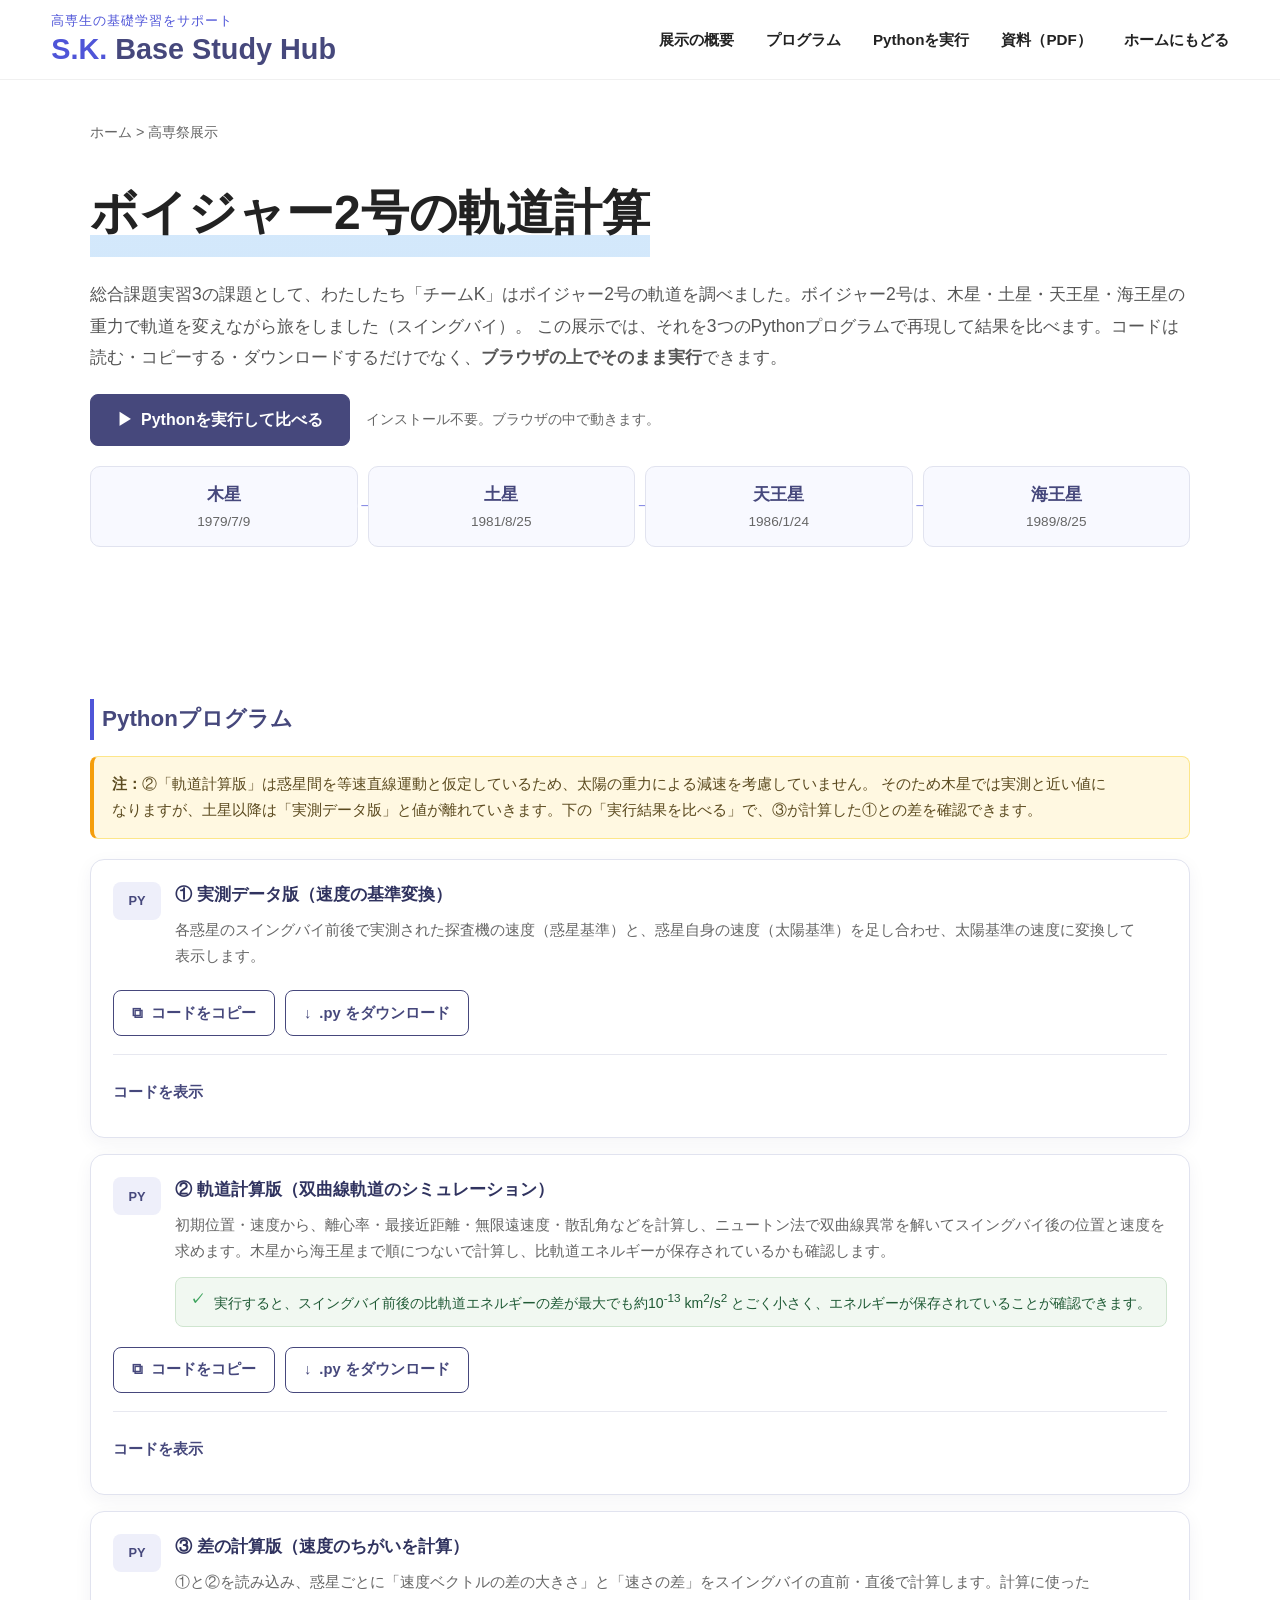
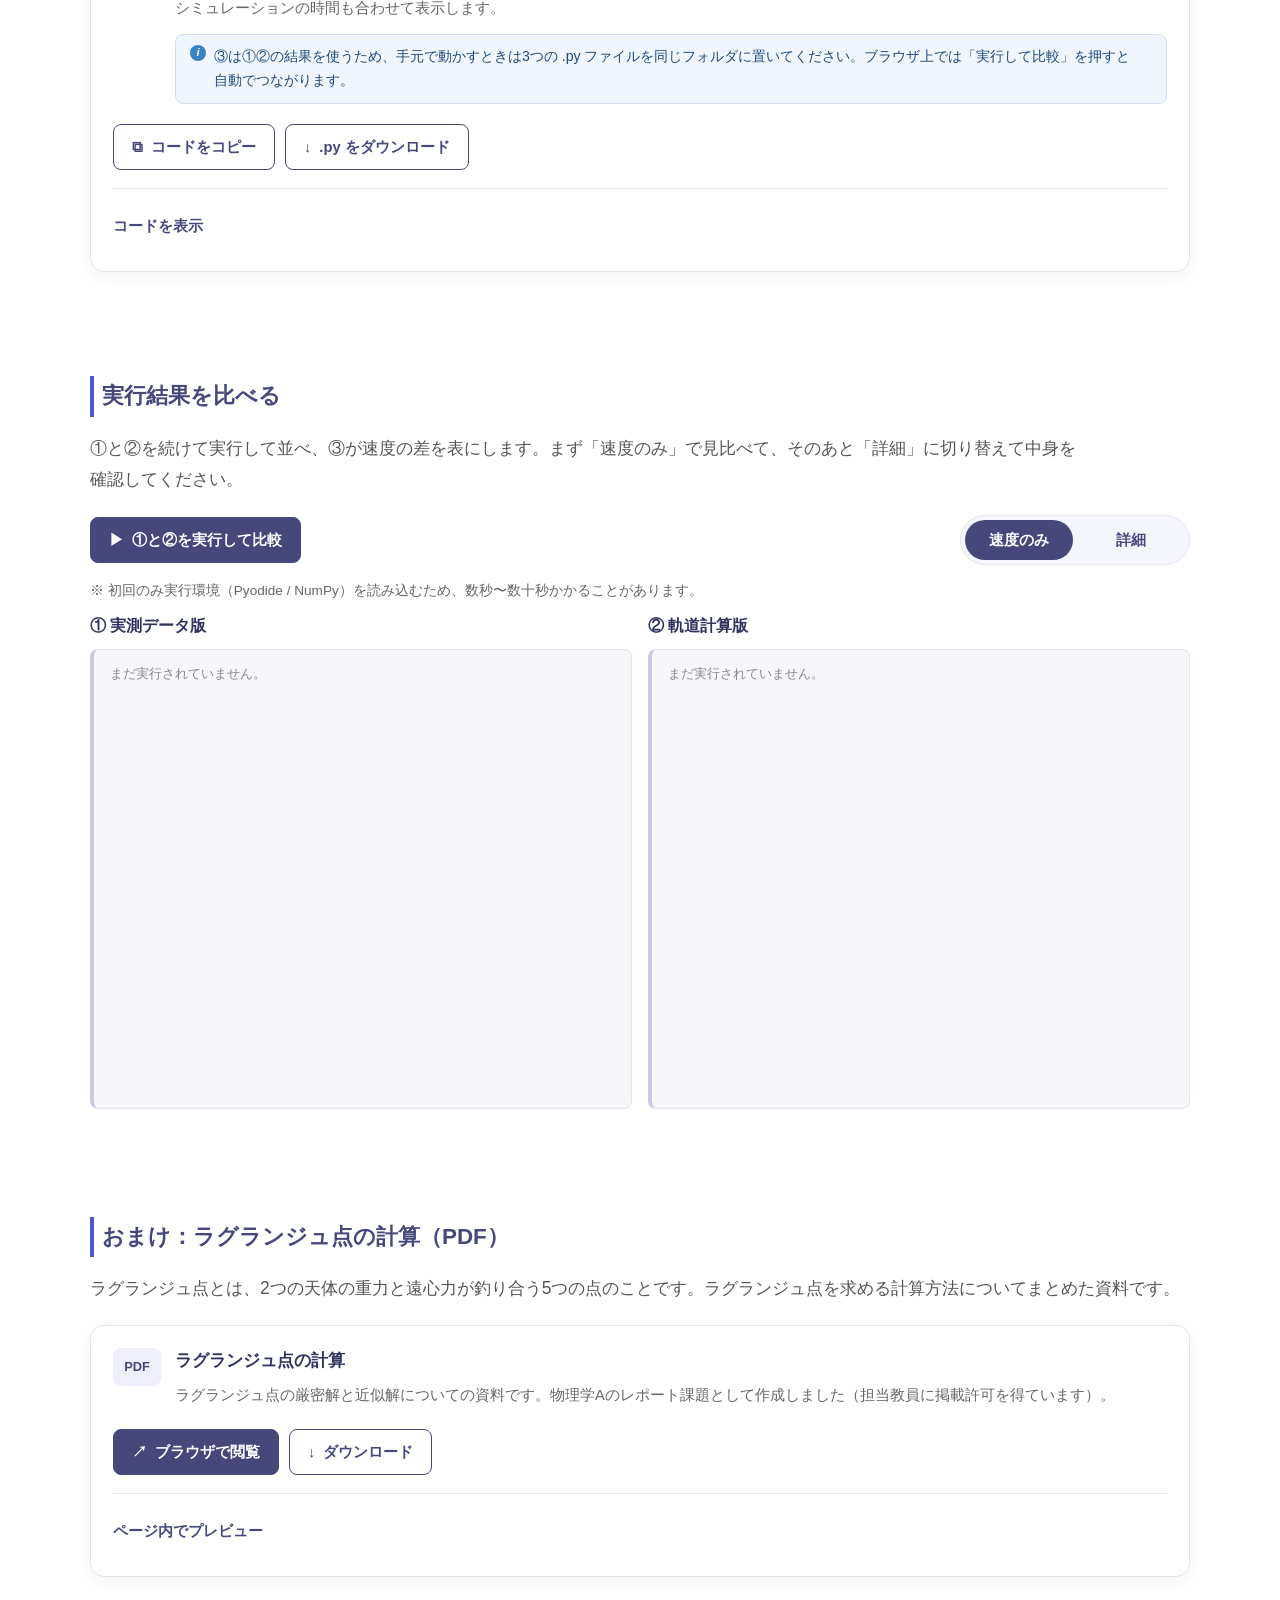
==== index.html @ 4982d909 "PDF公開" ====
<!DOCTYPE html>
<html lang="ja">

<head>
    <meta charset="UTF-8" />
    <meta name="google-site-verification" content="WBH4i080vt8nFJzC-Zt7LOOeCTevCIOCo4kux-gtdSE" />
    <meta name="viewport" content="width=device-width, initial-scale=1.0, viewport-fit=cover" />
    <meta name="theme-color" content="#46487c" />

    <title>ボイジャー2号の軌道計算｜高専祭展示 | S.K. Base Study Hub</title>
    <meta name="description" content="ボイジャー2号が木星・土星・天王星・海王星で行ったスイングバイを、Pythonで再現。コードの閲覧・コピー・ブラウザ上での実行ができる高専祭展示ページです。">

    <link rel="stylesheet" href="style.css" />
    <link rel="icon" type="image/png" sizes="32x32" href="favicon-32x32.ico">
    <link rel="icon" type="image/png" sizes="16x16" href="favicon-16x16.ico">
    <link rel="apple-touch-icon" sizes="180x180" href="apple-touch-icon.png">
</head>

<body>

    <!-- Header -->
    <header class="header">
        <div class="header-inner">
            <a href="https://study.kikuchan-code.workers.dev/" class="logo">
                <p class="logo-subtitle">高専生の基礎学習をサポート</p>
                <span class="logo-title"><em class="logo-em">S.K.</em> Base Study Hub</span>
            </a>

            <button class="hamburger" id="hamburger" aria-label="メニューを開く" aria-controls="nav" aria-expanded="false">
                <span></span>
                <span></span>
                <span></span>
            </button>

            <nav class="nav" id="nav">
                <ul class="nav-list">
                    <li><a href="#overview">展示の概要</a></li>
                    <li><a href="#programs">プログラム</a></li>
                    <li><a href="#compare">Pythonを実行</a></li>
                    <li><a href="#pdf">資料（PDF）</a></li>
                    <li><a href="https://study.kikuchan-code.workers.dev/">ホームにもどる</a></li>
                </ul>
            </nav>
        </div>
    </header>

    <main class="main-content">

        <!-- 概要 -->
        <section class="section" id="overview">
            <div class="container">

                <nav class="breadcrumb">
                    <a href="https://study.kikuchan-code.workers.dev/">ホーム</a> &gt; <span>高専祭展示</span>
                </nav>

                <h2 class="section-title">ボイジャー2号の軌道計算</h2>

                <p class="pdf-description">
                    総合課題実習3の課題として、わたしたち「チームK」はボイジャー2号の軌道を調べました。ボイジャー2号は、木星・土星・天王星・海王星の重力で軌道を変えながら旅をしました（スイングバイ）。
                    この展示では、それを3つのPythonプログラムで再現して結果を比べます。コードは読む・コピーする・ダウンロードするだけでなく、<strong>ブラウザの上でそのまま実行</strong>できます。
                </p>

                <div class="run-cta">
                    <a href="#compare" class="pdf-btn pdf-view run-cta-btn">
                        <span aria-hidden="true">▶</span>
                        Pythonを実行して比べる
                    </a>
                    <p class="run-cta-note">インストール不要。ブラウザの中で動きます。</p>
                </div>

                <ol class="flyby-timeline" aria-label="各惑星への最接近日">
                    <li><span class="flyby-planet">木星</span><span class="flyby-date">1979/7/9</span></li>
                    <li><span class="flyby-planet">土星</span><span class="flyby-date">1981/8/25</span></li>
                    <li><span class="flyby-planet">天王星</span><span class="flyby-date">1986/1/24</span></li>
                    <li><span class="flyby-planet">海王星</span><span class="flyby-date">1989/8/25</span></li>
                </ol>
            </div>
        </section>

        <!-- プログラム -->
        <section class="section section-tight" id="programs">
            <div class="container">
                <h3 class="category-title">Pythonプログラム</h3>

                <p class="note-box">
                    <strong>注：</strong>②「軌道計算版」は惑星間を等速直線運動と仮定しているため、太陽の重力による減速を考慮していません。
                    そのため木星では実測と近い値になりますが、土星以降は「実測データ版」と値が離れていきます。下の「実行結果を比べる」で、③が計算した①との差を確認できます。
                </p>

                <div class="pdf-list">

                    <!-- プログラム 1 -->
                    <article class="pdf-card code-card" data-code-card data-id="1" data-short="① 実測データ版"
                        data-src="./py/swing-by_measurement_data.py">
                        <div class="pdf-card-header">
                            <span class="pdf-badge">PY</span>
                            <div class="pdf-card-info">
                                <h4>① 実測データ版（速度の基準変換）</h4>
                                <p>各惑星のスイングバイ前後で実測された探査機の速度（惑星基準）と、惑星自身の速度（太陽基準）を足し合わせ、太陽基準の速度に変換して表示します。</p>
                            </div>
                        </div>

                        <div class="pdf-actions">
                            <button type="button" class="pdf-btn pdf-download" data-action="copy">
                                <span aria-hidden="true">⧉</span>
                                コードをコピー
                            </button>
                            <a href="./py/swing-by_measurement_data.py" class="pdf-btn pdf-download"
                                download="swing-by_measurement_data.py">
                                <span aria-hidden="true">↓</span>
                                .py をダウンロード
                            </a>
                        </div>
                        <p class="code-status" role="status" aria-live="polite"></p>

                        <details class="pdf-preview">
                            <summary>コードを表示</summary>
                            <pre class="code-block" tabindex="0"><code>読み込み中…</code></pre>
                        </details>
                    </article>

                    <!-- プログラム 2 -->
                    <article class="pdf-card code-card" data-code-card data-id="2" data-short="② 軌道計算版"
                        data-src="./py/swing-by_calculate.py">
                        <div class="pdf-card-header">
                            <span class="pdf-badge">PY</span>
                            <div class="pdf-card-info">
                                <h4>② 軌道計算版（双曲線軌道のシミュレーション）</h4>
                                <p>初期位置・速度から、離心率・最接近距離・無限遠速度・散乱角などを計算し、ニュートン法で双曲線異常を解いてスイングバイ後の位置と速度を求めます。木星から海王星まで順につないで計算し、比軌道エネルギーが保存されているかも確認します。
                                </p>
                                <p class="card-note">
                                    実行すると、スイングバイ前後の比軌道エネルギーの差が最大でも約10<sup>-13</sup> km<sup>2</sup>/s<sup>2</sup>
                                    とごく小さく、エネルギーが保存されていることが確認できます。
                                </p>
                            </div>
                        </div>

                        <div class="pdf-actions">
                            <button type="button" class="pdf-btn pdf-download" data-action="copy">
                                <span aria-hidden="true">⧉</span>
                                コードをコピー
                            </button>
                            <a href="./py/swing-by_calculate.py" class="pdf-btn pdf-download"
                                download="swing-by_calculate.py">
                                <span aria-hidden="true">↓</span>
                                .py をダウンロード
                            </a>
                        </div>

                        <!-- 「コピーしました」の表示専用（script.js が書き換えます。説明文は入れない） -->
                        <p class="code-status" role="status" aria-live="polite"></p>

                        <details class="pdf-preview">
                            <summary>コードを表示</summary>
                            <pre class="code-block" tabindex="0"><code>読み込み中…</code></pre>
                        </details>
                    </article>

                    <!-- プログラム 3 -->
                    <article class="pdf-card code-card" data-code-card data-id="3" data-short="③ 差の計算版"
                        data-src="./py/swing-by_compare.py" data-requires="1,2">
                        <div class="pdf-card-header">
                            <span class="pdf-badge">PY</span>
                            <div class="pdf-card-info">
                                <h4>③ 差の計算版（速度のちがいを計算）</h4>
                                <p>①と②を読み込み、惑星ごとに「速度ベクトルの差の大きさ」と「速さの差」をスイングバイの直前・直後で計算します。計算に使ったシミュレーションの時間も合わせて表示します。
                                </p>
                                <p class="card-note card-note-info">
                                    ③は①②の結果を使うため、手元で動かすときは3つの .py ファイルを同じフォルダに置いてください。ブラウザ上では「実行して比較」を押すと自動でつながります。
                                </p>
                            </div>
                        </div>

                        <div class="pdf-actions">
                            <button type="button" class="pdf-btn pdf-download" data-action="copy">
                                <span aria-hidden="true">⧉</span>
                                コードをコピー
                            </button>
                            <a href="./py/swing-by_compare.py" class="pdf-btn pdf-download"
                                download="swing-by_compare.py">
                                <span aria-hidden="true">↓</span>
                                .py をダウンロード
                            </a>
                        </div>
                        <p class="code-status" role="status" aria-live="polite"></p>

                        <details class="pdf-preview">
                            <summary>コードを表示</summary>
                            <pre class="code-block" tabindex="0"><code>読み込み中…</code></pre>
                        </details>
                    </article>

                </div>
                <p class="code-footnote scroll-hint">※ コードは左右にスクロールできます。スマホを横向きにすると、より広く表示されます。</p>
            </div>
        </section>

        <!-- 結果の比較 -->
        <section class="section section-tight" id="compare">
            <div class="container">
                <h3 class="category-title">実行結果を比べる</h3>

                <p class="pdf-description">
                    ①と②を続けて実行して並べ、③が速度の差を表にします。まず「速度のみ」で見比べて、そのあと「詳細」に切り替えて中身を確認してください。
                </p>

                <div class="compare-toolbar">
                    <div class="pdf-actions compare-actions">
                        <button type="button" class="pdf-btn pdf-view" id="runBoth">
                            <span aria-hidden="true">▶</span>
                            <span id="runBothLabel">①と②を実行して比較</span>
                        </button>
                    </div>
                    <div class="compare-pairs" role="group" aria-label="表示する内容">
                        <button type="button" class="compare-pair is-active" aria-pressed="true"
                            data-mode="velocity">速度のみ</button>
                        <button type="button" class="compare-pair" aria-pressed="false" data-mode="detail">詳細</button>
                    </div>
                </div>
                <p class="code-status" id="compareStatus" role="status" aria-live="polite"></p>
                <p class="code-footnote">※ 初回のみ実行環境（Pyodide / NumPy）を読み込むため、数秒〜数十秒かかることがあります。</p>

                <div class="compare" id="comparePanel">
                    <div class="compare-tabs" role="tablist" aria-label="表示する結果の切り替え">
                        <button type="button" class="compare-tab is-active" role="tab" id="tab-a" aria-selected="true"
                            aria-controls="cmp-a" data-pane="a">① 実測データ版</button>
                        <button type="button" class="compare-tab" role="tab" id="tab-b" aria-selected="false"
                            aria-controls="cmp-b" data-pane="b">② 軌道計算版</button>
                    </div>

                    <div class="compare-grid">
                        <div class="compare-pane is-active" id="cmp-a" role="tabpanel" aria-labelledby="tab-a">
                            <h4 class="compare-pane-title">① 実測データ版</h4>
                            <pre class="compare-out" tabindex="0">まだ実行されていません。</pre>
                        </div>
                        <div class="compare-pane" id="cmp-b" role="tabpanel" aria-labelledby="tab-b">
                            <h4 class="compare-pane-title">② 軌道計算版</h4>
                            <pre class="compare-out" tabindex="0">まだ実行されていません。</pre>
                        </div>
                    </div>

                    <div class="compare-diff" id="compareDiff" hidden>
                        <h4 class="compare-diff-title">速度のちがい<small>② が ① からどれだけずれたか（単位 km/s）</small></h4>
                        <ul class="diff-legend" aria-label="ずれの大きさと色">
                            <li class="diff-legend-label">ずれの大きさ</li>
                            <li><i class="diff-chip diff-0"></i>ほぼ一致</li>
                            <li><i class="diff-chip diff-s"></i>0.01未満</li>
                            <li><i class="diff-chip diff-m"></i>0.1未満</li>
                            <li><i class="diff-chip diff-l"></i>1未満</li>
                            <li><i class="diff-chip diff-x"></i>1以上</li>
                        </ul>
                        <div class="diff-scroll" tabindex="0">
                            <table class="diff-table">
                                <thead>
                                    <tr>
                                        <th scope="col" rowspan="2">惑星と期間</th>
                                        <th scope="colgroup" colspan="2">
                                            速度ベクトルの差<br>|<span class="diff-vector">Δv</span>|
                                        </th>
                                        <th scope="colgroup" colspan="2">速さの差<br>Δv（② − ①）</th>
                                    </tr>
                                    <tr>
                                        <th scope="col">スイングバイ<br>直前</th>
                                        <th scope="col">スイングバイ<br>直後</th>
                                        <th scope="col">スイングバイ<br>直前</th>
                                        <th scope="col">スイングバイ<br>直後</th>
                                    </tr>
                                </thead>
                                <tbody id="diffBody"></tbody>
                            </table>
                        </div>
                        <div class="diff-final" id="diffFinal" hidden></div>

                        <div class="diff-guide">
                            <h5 class="diff-guide-title">表の読み方</h5>
                            <p class="diff-guide-intro">
                                ①実測データ版と②軌道計算版の速度を比べ、<strong>速度全体のずれ</strong>と<strong>速さだけのずれ</strong>を調べています。</p>
                            <dl class="diff-guide-list">
                                <div class="diff-concept">
                                    <dt>速度ベクトルの差　|<span class="diff-vector">Δv</span>|</dt>
                                    <dd>向きと大きさの両方を比較します。値が0なら、①と②の速度が完全に一致しています。</dd>
                                </div>
                                <div class="diff-concept">
                                    <dt>速さの差　Δv（② − ①）</dt>
                                    <dd>向きを無視して、速さだけを比較します。＋なら②のほうが速く、−なら②のほうが遅いことを表します。</dd>
                                </div>
                                <div>
                                    <dt>「直前」「直後」について</dt>
                                    <dd>この表では、計算期間の開始時刻を「直前」、終了時刻を「直後」として表示しています。</dd>
                                </div>
                            </dl>
                            <details class="pdf-preview diff-more">
                                <summary>式と具体例でくわしく見る</summary>
                                <div class="diff-detail-content">
                                    <section class="diff-detail-block">
                                        <h6>① 速度ベクトルの差 |<span class="diff-vector">Δv</span>|</h6>
                                        <p>①と②の速度を矢印として考え、その矢印の先端どうしがどれだけ離れているかを表します。</p>
                                        <p class="diff-formula">|<span class="diff-vector">Δv</span>| = |<span
                                                class="diff-vector">v<sub>2</sub></span> − <span
                                                class="diff-vector">v<sub>1</sub></span>|</p>
                                        <p>速さが同じでも、向きが違えば値は0になりません。</p>
                                    </section>
                                    <section class="diff-detail-block">
                                        <h6>② 速さの差 Δv</h6>
                                        <p>①と②の速さ（速度ベクトルの大きさ）を引き算します。速度の向きは比較しません。</p>
                                        <p class="diff-formula">Δv = |<span class="diff-vector">v<sub>2</sub></span>| −
                                            |<span class="diff-vector">v<sub>1</sub></span>|</p>
                                        <p>速さが同じなら、進む向きが違っていても差は0です。</p>
                                    </section>
                                    <section class="diff-detail-block diff-example">
                                        <h6>数字で比べると</h6>
                                        <p>①実測の速度 <span class="diff-vector">v<sub>1</sub></span> が <strong>(3, 4) km/s</strong>、②計算の速度 <span class="diff-vector">v<sub>2</sub></span> が <strong>(4, 3) km/s</strong>
                                            だったとします。どちらも速さは5 km/sです。</p>
                                        <div class="diff-example-results">
                                            <div>
                                                <span>速度ベクトルの差</span>
                                                <strong>約1.41 km/s</strong>
                                                <small>向きが違うため、差は0ではありません。</small>
                                            </div>
                                            <div>
                                                <span>速さの差</span>
                                                <strong>0 km/s</strong>
                                                <small>どちらも速さは5 km/sです。</small>
                                            </div>
                                        </div>
                                        <p>つまり、|<span class="diff-vector">Δv</span>| は「速度全体のずれ」、Δv は「速さだけのずれ」を表します。</p>
                                    </section>
                                    <ul class="diff-notes">
                                        <li><strong>土星以降でずれが大きくなる理由：</strong>①は実測値、②は前の惑星の計算結果を引き継いだ値です。②では惑星間を等速直線運動と仮定して太陽の重力を無視しているため、土星以降はずれが大きくなります。木星の直前は同じ初期値なので、差は0です。
                                        </li>
                                    </ul>
                                </div>
                            </details>
                        </div>

                        <details class="pdf-preview">
                            <summary>③の実行結果（くわしい数値）を表示</summary>
                            <pre class="code-output diff-out" id="diffText" tabindex="0"></pre>
                        </details>
                    </div>
                </div>
            </div>
        </section>

        <!-- PDF（おまけ） -->
        <section class="section section-tight" id="pdf">
            <div class="container">
                <div class="pdf-section">
                    <h3 class="category-title">おまけ：ラグランジュ点の計算（PDF）</h3>
                    <p class="pdf-description">
                        ラグランジュ点とは、2つの天体の重力と遠心力が釣り合う5つの点のことです。ラグランジュ点を求める計算方法についてまとめた資料です。
                    </p>

                    <div class="pdf-list">

                        <!-- TODO: PDFを ./PDF/ に置き、ファイル名・タイトル・説明を書き換えてください -->
                        <article class="pdf-card">
                            <div class="pdf-card-header">
                                <span class="pdf-badge">PDF</span>
                                <div class="pdf-card-info">
                                    <h4>ラグランジュ点の計算</h4>
                                    <p>ラグランジュ点の厳密解と近似解についての資料です。物理学Aのレポート課題として作成しました（担当教員に掲載許可を得ています）。</p>
                                </div>
                            </div>

                            <div class="pdf-actions">
                                <a href="./PDF/Lagrange_Point.pdf" class="pdf-btn pdf-view" target="_blank" rel="noopener">
                                    <span aria-hidden="true">↗</span>
                                    ブラウザで閲覧
                                </a>

                                <a href="./PDF/Lagrange_Point.pdf" class="pdf-btn pdf-download" download="Lagrange_Point.pdf">
                                    <span aria-hidden="true">↓</span>
                                    ダウンロード
                                </a>
                            </div>

                            <details class="pdf-preview">
                                <summary>ページ内でプレビュー</summary>
                                <div class="pdf-viewer">
                                    <iframe src="./PDF/Lagrange_Point.pdf" title="Lagrange_Point.pdf" loading="lazy"></iframe>
                                </div>
                            </details>
                        </article>

                        <!-- PDF資料を増やす場合は、ここにpdf-cardを追加 -->

                    </div>
                </div>
            </div>
        </section>

    </main>

    <button id="toTopBtn" class="to-top-btn" title="上へ戻る" aria-label="ページの先頭へ戻る">
        <span aria-hidden="true" class="to-top-icon"></span>
    </button>

    <script src="script.js"></script>

</body>

</html>
---- style.css ----
:root {
    --color-main: #46487c;
    --color-accent: #4f55d8;
    --color-accent-light: #258dec;
    --color-text: #222;
    --color-bg: #fff;
    --shadow: 0 10px 30px rgba(0, 0, 0, .08);
    --transition: .3s ease;
    --header-height: 80px;
}

/* =========================
   Base
========================= */

*,
*::before,
*::after {
    box-sizing: border-box;
}

html {
    scroll-behavior: smooth;
    overflow-x: hidden;
    -webkit-text-size-adjust: 100%;
    text-size-adjust: 100%;
}

body {
    margin: 0;
    padding-top: var(--header-height);
    color: var(--color-text);
    background: var(--color-bg);
    font-family:
        "Hiragino Kaku Gothic ProN",
        "Hiragino Sans",
        "Noto Sans JP",
        Meiryo,
        sans-serif;
    font-size: clamp(14px, 1vw, 18px);
    line-height: 1.8;
    overflow-x: hidden;
}

a {
    color: inherit;
    text-decoration: none;
}

ul {
    margin: 0;
    padding: 0;
    list-style: none;
}

/* =========================
   Layout
========================= */

.container {
    width: min(1100px, 90%);
    margin-inline: auto;
}

.section {
    padding-top: 40px;
    padding-bottom: 120px;
}

/* =========================
   Header
========================= */

.header {
    position: fixed;
    inset: 0 0 auto 0;
    height: var(--header-height);
    z-index: 9999;
    background: rgba(255, 255, 255, .9);
    -webkit-backdrop-filter: blur(10px);
    backdrop-filter: blur(10px);
    border-bottom: 1px solid rgba(0, 0, 0, .06);
}

.header-inner {
    width: min(1200px, 92%);
    min-height: 80px;
    padding-block: 12px;
    margin-inline: auto;
    display: flex;
    align-items: center;
    justify-content: space-between;
}

.logo {
    display: flex;
    flex-direction: column;
    gap: 2px;
    min-width: 0;
}

.logo-subtitle {
    display: block;
    margin: 0;
    font-size: .8rem;
    color: var(--color-accent);
    letter-spacing: .08em;
    line-height: 1.4;
}

.logo-title {
    display: block;
    margin: 0;
    font-size: 1.8rem;
    font-weight: 700;
    color: var(--color-main);
    line-height: 1.25;
}

.logo-em {
    font-style: normal;
    color: var(--color-accent);
}

/* =========================
   Navigation
========================= */

.nav-list {
    display: flex;
    gap: 2rem;
}

.nav-list a {
    position: relative;
    font-size: .95rem;
    font-weight: 600;
    transition: var(--transition);
}

.nav-list a::after {
    content: "";
    position: absolute;
    left: 0;
    bottom: -6px;
    width: 0%;
    height: 2px;
    background: var(--color-accent);
    transition: var(--transition);
}

.nav-list a:hover {
    color: var(--color-accent);
}

.nav-list a:hover::after {
    width: 100%;
}

/* =========================
   Hamburger
========================= */

.hamburger {
    display: none;
    flex: 0 0 auto;
    width: 44px;
    height: 44px;
    padding: 10px 6px;
    background: none;
    border: none;
    cursor: pointer;
}

.hamburger span {
    display: block;
    width: 100%;
    height: 2px;
    background: var(--color-main);
    transition: var(--transition);
}

@media (max-width: 1200px) {
    .header-inner {
        width: min(100% - 32px, 1200px);
    }

    .logo {
        max-width: calc(100% - 56px);
    }

    .hamburger {
        display: flex;
        flex-direction: column;
        justify-content: space-between;
    }

    .nav {
        position: fixed;
        top: var(--header-height);
        right: -100%;
        width: min(82vw, 320px);
        height: calc(100svh - var(--header-height));
        background: white;
        box-shadow: var(--shadow);
        visibility: hidden;
        transition: right .3s ease, visibility 0s linear .3s;
        overflow-y: auto;
        overscroll-behavior: contain;
    }

    .nav.active {
        right: 0;
        visibility: visible;
        transition-delay: 0s;
    }

    .nav-list {
        padding: 1.25rem 1.5rem 2rem;
        flex-direction: column;
        gap: 0;
    }

    .nav-list li + li {
        border-top: 1px solid #eef0f6;
    }

    .nav-list a {
        display: block;
        padding: 14px 4px;
    }

    .nav-list a::after {
        display: none;
    }

    .hamburger.open span:nth-child(1) {
        transform: translateY(11px) rotate(45deg);
    }

    .hamburger.open span:nth-child(2) {
        opacity: 0;
    }

    .hamburger.open span:nth-child(3) {
        transform: translateY(-11px) rotate(-45deg);
    }
}

/* =========================
   Section Heading
========================= */

.section-title {
    display: inline-block;
    margin: .3em 0;
    font-size: clamp(2rem, 4vw, 3rem);
    background: linear-gradient(
        transparent 75%,
        color-mix(in srgb, var(--color-accent-light), #fff 80%) 75%
    );
}

/* =========================
   Breadcrumb
========================= */

.breadcrumb {
    font-size: .9rem;
    font-weight: 450;
    color: #666;
    margin-bottom: 10px;
}

.breadcrumb a:hover {
    color: var(--color-accent);
    text-decoration: underline;
}

/* =========================
   Category
========================= */

.category-title {
    font-size: 1.4rem;
    color: var(--color-main);
    margin-top: 2rem;
    margin-bottom: 1rem;
    padding-left: 8px;
    border-left: 4px solid var(--color-accent);
}

/* =========================
   Content List
========================= */

.content-list {
    display: flex;
    flex-direction: column;
    gap: 12px;
    padding: 0;
    margin: 0;
}

.content-link {
    display: block;
    padding: 14px 20px;
    background: #f8fafc;
    border: 1px solid #e2e8f0;
    border-radius: 8px;
    font-weight: 600;
    color: var(--color-text);
    transition: all var(--transition);
}

.content-link:hover {
    background: #fff;
    border-color: var(--color-accent);
    color: var(--color-accent);
    transform: translateX(4px);
    box-shadow: var(--shadow);
}

.content-link.is-test {
    background: color-mix(in srgb, var(--color-accent-light) 8%, #fff);
    border-color: color-mix(in srgb, var(--color-accent-light) 20%, #fff);
}

.content-link.is-test:hover {
    background: #fff;
    border-color: var(--color-accent-light);
    color: var(--color-accent-light);
}

/* =========================
   To Top
========================= */

.to-top-btn {
    position: fixed;
    left: auto;
    right: 24px;
    bottom: 24px;
    width: 56px;
    height: 56px;
    display: grid;
    place-items: center;
    border: none;
    border-radius: 50%;
    background: var(--color-accent);
    color: white;
    cursor: pointer;
    opacity: 0;
    pointer-events: none;
    transition: var(--transition);
    box-shadow: var(--shadow);
    z-index: 9999;
}

.to-top-icon {
    width: 16px;
    height: 16px;
    border-top: 3px solid currentColor;
    border-left: 3px solid currentColor;
    transform: translateY(4px) rotate(45deg);
}

.to-top-btn.show {
    opacity: 1;
    pointer-events: auto;
}

@media (hover: hover) {
    .to-top-btn:hover {
        transform: translateY(-4px);
    }
}

/* =========================
   Accessibility
========================= */

a:focus-visible,
button:focus-visible {
    outline: 3px solid var(--color-accent-light);
    outline-offset: 3px;
}

section[id] {
    scroll-margin-top: var(--header-height);
}

/* =========================
   Responsive
========================= */

@media (max-width: 640px) {
    body {
        font-size: 15px;
    }

    .container {
        width: min(100% - 32px, 1100px);
    }

    .section {
        padding-top: 24px;
        padding-bottom: 72px;
    }

    .logo-subtitle {
        font-size: .68rem;
        letter-spacing: .04em;
    }

    .logo-title {
        font-size: clamp(1rem, 5vw, 1.35rem);
    }

    .section-title {
        font-size: clamp(1.75rem, 9vw, 2.4rem);
    }

    .content-link {
        padding: 12px 16px;
        font-size: .95rem;
    }

    .to-top-btn {
        right: 16px;
        bottom: 16px;
        width: 48px;
        height: 48px;
    }
}

@media (max-width: 420px) {
    .header-inner {
        width: min(100% - 24px, 1200px);
        min-height: 72px;
    }

    .nav-list {
        padding: 1.5rem;
    }

    .container {
        width: min(100% - 24px, 1100px);
    }

    .section {
        padding-top: 20px;
        padding-bottom: 60px;
    }
}

/* =========================
   Reduced Motion
========================= */

@media (prefers-reduced-motion: reduce) {
    html {
        scroll-behavior: auto;
    }

    *,
    *::before,
    *::after {
        transition: none !important;
    }

    button.pdf-btn.is-running::before {
        animation: none;
    }
}




/* =========================
   PDF Materials
========================= */

.pdf-section {
    margin-top: 36px;
}

.pdf-description {
    margin: 8px 0 20px;
    color: #555;
    line-height: 1.8;
}

.pdf-list {
    display: grid;
    grid-template-columns: minmax(0, 1fr);
    gap: 16px;
}

.pdf-card {
    min-width: 0;
    padding: 22px;
    background: #fff;
    border: 1px solid #e1e3ef;
    border-radius: 14px;
    box-shadow: 0 5px 18px rgba(35, 39, 85, 0.05);
    transition: box-shadow 0.2s ease,
                border-color 0.2s ease;
}

@media (hover: hover) {
    .pdf-card:hover {
        border-color: #b8bbe0;
        box-shadow: 0 8px 24px rgba(35, 39, 85, 0.09);
    }
}

.pdf-card-header {
    display: flex;
    align-items: flex-start;
    gap: 14px;
}

.pdf-badge {
    display: inline-flex;
    flex-shrink: 0;
    align-items: center;
    justify-content: center;
    min-width: 48px;
    height: 38px;
    padding: 0 8px;
    color: #46487c;
    background: #eeeffa;
    border-radius: 8px;
    font-size: 0.8rem;
    font-weight: 700;
}

.pdf-card-info {
    min-width: 0;
}

.pdf-card-info h4 {
    margin: 0 0 8px;
    color: #30335f;
    font-size: 1.05rem;
    line-height: 1.6;
    overflow-wrap: anywhere;
}

.pdf-card-info p {
    margin: 0;
    color: #666;
    font-size: 0.92rem;
    line-height: 1.8;
}

/* カード内の補足（常時表示するメモ） */
.pdf-card-info .card-note {
    position: relative;
    margin-top: 12px;
    padding: 10px 14px 10px 38px;
    font-size: .88rem;
    line-height: 1.7;
    color: #1f5a35;
    background: #f1f8f1;
    border: 1px solid #cfe5cf;
    border-radius: 8px;
}

.pdf-card-info .card-note::before {
    content: "✓";
    position: absolute;
    left: 14px;
    top: 10px;
    font-weight: 700;
    color: #3da35d;
}

.pdf-actions {
    display: flex;
    flex-wrap: wrap;
    gap: 10px;
    margin-top: 20px;
}

.pdf-btn {
    display: inline-flex;
    align-items: center;
    justify-content: center;
    gap: 8px;
    min-height: 46px;
    padding: 10px 18px;
    border: 1px solid #46487c;
    border-radius: 8px;
    font-size: 0.92rem;
    font-weight: 600;
    line-height: 1.5;
    text-align: center;
    text-decoration: none;
    transition: background 0.2s ease,
                color 0.2s ease;
}

.pdf-view {
    color: #fff;
    background: #46487c;
}

@media (hover: hover) {
    .pdf-view:hover {
        background: #363862;
    }
}

.pdf-download {
    color: #46487c;
    background: #fff;
}

@media (hover: hover) {
    .pdf-download:hover {
        background: #f0f1fb;
    }
}

.pdf-btn:focus-visible,
.pdf-preview summary:focus-visible {
    outline: 3px solid #8c91e8;
    outline-offset: 3px;
}

.pdf-preview {
    margin-top: 18px;
    border-top: 1px solid #e7e8f0;
    padding-top: 14px;
}

.pdf-preview summary {
    padding-block: 10px;
    color: #46487c;
    cursor: pointer;
    font-size: 0.92rem;
    font-weight: 600;
    -webkit-tap-highlight-color: transparent;
}

.pdf-viewer {
    width: 100%;
    height: 650px;
    margin-top: 14px;
    overflow: hidden;
    background: #f5f5f8;
    border: 1px solid #e1e3ef;
    border-radius: 8px;
}

.pdf-viewer iframe {
    display: block;
    width: 100%;
    height: 100%;
    border: 0;
}

@media (max-width: 600px) {
    .pdf-card {
        padding: 16px;
    }

    .pdf-card-header {
        gap: 10px;
    }

    .pdf-actions {
        flex-direction: column;
    }

    .pdf-btn {
        width: 100%;
        min-height: 48px;
    }

    .pdf-viewer {
        height: 65vh;
        min-height: 350px;
        max-height: 600px;
    }
}




/* ==========================================================================
   Code Exhibit（Pythonコードの表示・実行）
   ========================================================================== */

.section-tight {
    padding-top: 0;
    padding-bottom: 72px;
}

/* 各惑星の最接近日タイムライン */
.flyby-timeline {
    display: grid;
    grid-template-columns: repeat(4, minmax(0, 1fr));
    gap: 10px;
    margin: 20px 0 0;
    padding: 0;
    list-style: none;
}

.flyby-timeline li {
    position: relative;
    display: flex;
    flex-direction: column;
    align-items: center;
    padding: 12px 8px;
    background: #f8f9ff;
    border: 1px solid #e1e3ef;
    border-radius: 10px;
}

.flyby-timeline li:not(:last-child)::after {
    content: "→";
    position: absolute;
    right: -10px;
    top: 50%;
    transform: translate(50%, -50%);
    color: var(--color-accent);
    font-weight: 700;
    background: #fff;
    border-radius: 50%;
    line-height: 1;
}

.flyby-planet {
    color: var(--color-main);
    font-weight: 700;
}

.flyby-date {
    font-size: .85rem;
    color: #666;
}

/* 注意書き */
.note-box {
    margin: 0 0 20px;
    padding: 14px 18px;
    font-size: .92rem;
    line-height: 1.8;
    color: #5b4a1f;
    background: #fff8e1;
    border: 1px solid #fde68a;
    border-left: 4px solid #f59e0b;
    border-radius: 8px;
}

/* ボタン（button要素でも .pdf-btn と同じ見た目に） */
button.pdf-btn {
    font-family: inherit;
    cursor: pointer;
}

button.pdf-btn:disabled {
    opacity: .6;
    cursor: progress;
}

.code-status {
    margin: 10px 0 0;
    font-size: .85rem;
    color: #666;
}

.code-status:empty {
    display: none;
}

/* コード表示 */
.code-block {
    max-height: 480px;
    margin: 14px 0 0;
    padding: 16px 18px;
    overflow: auto;
    color: #e6e8f5;
    background: #1e2033;
    border-radius: 8px;
    font-family: ui-monospace, "SFMono-Regular", Menlo, Consolas, "Noto Sans Mono CJK JP", monospace;
    font-size: .82rem;
    line-height: 1.7;
    tab-size: 4;
    white-space: pre;
}

.code-block code {
    font-family: inherit;
}

/* 実行結果 */
.code-output {
    max-height: 480px;
    margin: 16px 0 0;
    padding: 16px 18px;
    overflow: auto;
    color: #1f2a1f;
    background: #f1f8f1;
    border: 1px solid #cfe5cf;
    border-left: 4px solid #3da35d;
    border-radius: 8px;
    font-family: ui-monospace, "SFMono-Regular", Menlo, Consolas, "Noto Sans Mono CJK JP", monospace;
    font-size: .82rem;
    line-height: 1.7;
    white-space: pre;
}

.code-output[hidden] {
    display: none;
}

.code-output.is-error {
    color: #5a1f1f;
    background: #fdf1f1;
    border-color: #efc6c6;
    border-left-color: #d64545;
}

.code-block:focus-visible,
.code-output:focus-visible {
    outline: 3px solid var(--color-accent-light);
    outline-offset: 3px;
}

.code-footnote {
    margin: 14px 0 0;
    font-size: .85rem;
    color: #666;
}

/* 実行中スピナー */
@keyframes btn-spin {
    to { transform: rotate(360deg); }
}

button.pdf-btn.is-running::before {
    content: "";
    flex-shrink: 0;
    width: 14px;
    height: 14px;
    border: 2px solid currentColor;
    border-right-color: transparent;
    border-radius: 50%;
    animation: btn-spin .8s linear infinite;
}

button.pdf-btn.is-running > [aria-hidden="true"] {
    display: none;
}

/* コード・実行結果の横スクロールをスマホで扱いやすく */
.code-block,
.code-output {
    -webkit-overflow-scrolling: touch;
    overscroll-behavior-x: contain;
    scrollbar-width: thin;
}

/* 見出し・説明文の折り返しを自然に */
.section-title,
.category-title,
.pdf-card-info h4 {
    text-wrap: balance;
    word-break: auto-phrase;
}

.pdf-description,
.note-box,
.pdf-card-info p,
.code-footnote {
    word-break: auto-phrase;
    overflow-wrap: anywhere;
}

/* スマホ専用のヒントはPCでは非表示 */
.scroll-hint {
    display: none;
}

/* =========================
   Mobile Refinements
========================= */

@media (max-width: 600px) {

    /* --- 見出し・本文 --- */
    .section-title {
        font-size: clamp(1.6rem, 7.6vw, 2.1rem);
        line-height: 1.4;
    }

    .category-title {
        margin-top: 1.5rem;
        font-size: 1.2rem;
    }

    .pdf-description {
        margin: 8px 0 16px;
        font-size: .95rem;
    }

    .note-box {
        padding: 12px 14px;
        font-size: .9rem;
        line-height: 1.75;
    }

    /* --- 最接近日タイムライン（2×2） --- */
    .flyby-timeline {
        grid-template-columns: repeat(2, minmax(0, 1fr));
        gap: 10px;
        margin-top: 16px;
    }

    .flyby-timeline li {
        padding: 10px 6px;
    }

    .flyby-timeline li:nth-child(2)::after {
        display: none;
    }

    .flyby-date {
        font-size: .82rem;
    }

    /* --- カード：バッジを上に出して本文の幅を確保 --- */
    .pdf-card {
        padding: 16px;
        border-radius: 12px;
    }

    .pdf-card-header {
        flex-direction: column;
        gap: 10px;
    }

    .pdf-badge {
        min-width: 44px;
        height: 30px;
        font-size: .75rem;
    }

    .pdf-card-info h4 {
        margin-bottom: 6px;
        font-size: 1.02rem;
    }

    .pdf-card-info p {
        font-size: .93rem;
    }

    .pdf-card-info .card-note {
        margin-top: 10px;
        padding: 10px 12px 10px 34px;
        font-size: .86rem;
    }

    .pdf-card-info .card-note::before {
        left: 12px;
    }

    .pdf-actions {
        gap: 8px;
        margin-top: 16px;
    }

    .code-status {
        font-size: .82rem;
    }

    /* --- コード・実行結果 --- */
    .code-block,
    .code-output {
        max-height: min(60vh, 420px);
        padding: 12px 14px;
        font-size: .76rem;
        line-height: 1.65;
        tab-size: 2;
    }

    .scroll-hint {
        display: block;
    }

    .code-footnote {
        font-size: .82rem;
    }

    /* iOS Safari はiframe内のPDFを1ページ目しか表示できないため、
       ページ内プレビューを隠して「ブラウザで閲覧」に誘導する */
    .pdf-preview:has(.pdf-viewer) {
        display: none;
    }

    /* --- Topへ戻る：ホームバーと重ならないように --- */
    .to-top-btn {
        bottom: calc(16px + env(safe-area-inset-bottom, 0px));
    }
}

@media (max-width: 360px) {
    .flyby-planet {
        font-size: .95rem;
    }

    .flyby-date {
        font-size: .78rem;
    }

    .pdf-btn {
        padding-inline: 12px;
        font-size: .9rem;
    }
}


/* ==========================================================================
   Compare（2つの実行結果の比較）
   ========================================================================== */

.compare-actions {
    margin-top: 0;
}

.compare {
    margin-top: 8px;
}

.compare-tabs {
    display: grid;
    grid-template-columns: repeat(2, minmax(0, 1fr));
    gap: 4px;
    padding: 4px;
    background: #eeeffa;
    border-radius: 10px;
}

.compare-tab {
    min-height: 44px;
    padding: 8px 10px;
    color: #46487c;
    background: transparent;
    border: 0;
    border-radius: 7px;
    font: inherit;
    font-size: .9rem;
    font-weight: 600;
    line-height: 1.4;
    cursor: pointer;
    -webkit-tap-highlight-color: transparent;
    transition: background .2s ease, color .2s ease, box-shadow .2s ease;
}

.compare-tab.is-active {
    color: #fff;
    background: #46487c;
    box-shadow: 0 2px 8px rgba(35, 39, 85, .2);
}

.compare-tab:focus-visible {
    outline: 3px solid #8c91e8;
    outline-offset: 2px;
}

.compare-grid {
    display: grid;
    grid-template-columns: minmax(0, 1fr);
    gap: 16px;
    margin-top: 12px;
}

.compare-pane {
    display: none;
    min-width: 0;
}

.compare-pane.is-active {
    display: block;
}

.compare-pane-title {
    display: none;
    margin: 0 0 8px;
    color: #30335f;
    font-size: 1rem;
}

.compare-out {
    height: min(60vh, 460px);
    margin: 0;
    padding: 14px 16px;
    overflow: auto;
    overscroll-behavior-x: contain;
    color: #1f2a1f;
    background: #f1f8f1;
    border: 1px solid #cfe5cf;
    border-left: 4px solid #3da35d;
    border-radius: 8px;
    font-family: ui-monospace, "SFMono-Regular", Menlo, Consolas, "Noto Sans Mono CJK JP", monospace;
    font-size: .8rem;
    line-height: 1.7;
    tab-size: 4;
    white-space: pre;
}

.compare-out.is-empty {
    color: #888;
    background: #f7f7fb;
    border-color: #e1e3ef;
    border-left-color: #c9cbe0;
    white-space: normal;
}

.compare-out.is-error {
    color: #5a1f1f;
    background: #fdf1f1;
    border-color: #efc6c6;
    border-left-color: #d64545;
}

.compare-out:focus-visible {
    outline: 3px solid var(--color-accent-light);
    outline-offset: 3px;
}

/* 幅があれば2列で並べて表示（タブは不要） */
@media (min-width: 900px) {
    .compare-tabs {
        display: none;
    }

    .compare-grid {
        grid-template-columns: repeat(2, minmax(0, 1fr));
        margin-top: 0;
    }

    .compare-pane,
    .compare-pane.is-active {
        display: block;
    }

    .compare-pane-title {
        display: block;
    }
}

@media (max-width: 600px) {
    .compare-tab {
        font-size: .82rem;
        padding-inline: 6px;
    }

    .compare-out {
        padding: 12px 14px;
        font-size: .76rem;
        line-height: 1.65;
        tab-size: 2;
    }
}


/* 実行ボタン＋表示切り替え（速度のみ / 詳細）を1行にまとめる */
.compare-toolbar {
    display: flex;
    flex-wrap: wrap;
    align-items: center;
    justify-content: space-between;
    gap: 12px 20px;
    margin-top: 4px;
}

.compare-toolbar .compare-actions {
    margin: 0;
}

.compare-pairs {
    display: inline-grid;
    grid-auto-flow: column;
    grid-auto-columns: 1fr;
    gap: 4px;
    padding: 4px;
    background: #f4f5fd;
    border: 1px solid #e1e3ef;
    border-radius: 999px;
}

.compare-pair {
    min-height: 40px;
    padding: 6px 24px;
    color: #46487c;
    background: transparent;
    border: 0;
    border-radius: 999px;
    font: inherit;
    font-size: .92rem;
    font-weight: 700;
    white-space: nowrap;
    cursor: pointer;
    -webkit-tap-highlight-color: transparent;
    transition: background .2s ease, color .2s ease;
}

.compare-pair.is-active {
    color: #fff;
    background: #46487c;
}

.compare-pair:focus-visible {
    outline: 3px solid #8c91e8;
    outline-offset: 2px;
}

@media (max-width: 600px) {
    .compare-toolbar {
        flex-direction: column;
        align-items: stretch;
    }

    .compare-pairs {
        display: grid;
        grid-auto-flow: row;
        grid-template-columns: repeat(2, minmax(0, 1fr));
    }
}


/* 速度の差の表 */
.compare-diff {
    margin-top: 28px;
}

.compare-diff[hidden] {
    display: none;
}

.compare-diff-title {
    margin: 0 0 10px;
    color: #30335f;
    font-size: 1rem;
    line-height: 1.6;
}

.diff-scroll {
    overflow-x: auto;
    overscroll-behavior-x: contain;
    border: 1px solid #e1e3ef;
    border-radius: 10px;
}

.diff-table {
    width: 100%;
    min-width: 340px;
    border-collapse: collapse;
    font-size: .88rem;
    font-variant-numeric: tabular-nums;
}

.diff-table th,
.diff-table td {
    padding: 10px 8px;
    text-align: center;
    border-bottom: 1px solid #eceef6;
}

.diff-table thead th {
    color: #46487c;
    background: #f4f5fd;
    font-size: .78rem;
    font-weight: 700;
    line-height: 1.4;
    white-space: nowrap;
}

.diff-table tbody tr:last-child th,
.diff-table tbody tr:last-child td {
    border-bottom: 0;
}

.diff-table tbody th {
    position: sticky;
    left: 0;
    color: #30335f;
    background: #fff;
    font-weight: 700;
    white-space: nowrap;
}

.diff-table thead th:first-child {
    position: sticky;
    left: 0;
}

.diff-table td.is-na {
    color: #aaa;
}

.diff-0 { background: #e6f5ea; color: #1f5a35; }
.diff-s { background: #f0f7dc; color: #4b5a1f; }
.diff-m { background: #fff6d6; color: #6a5412; }
.diff-l { background: #ffe8cf; color: #7a3f0c; }
.diff-x { background: #fddede; color: #7a1f1f; }

.diff-legend {
    display: flex;
    flex-wrap: wrap;
    gap: 6px 14px;
    margin: 10px 0 0;
    padding: 0;
    list-style: none;
    font-size: .8rem;
    color: #666;
}

.diff-legend li {
    display: inline-flex;
    align-items: center;
    gap: 6px;
}

.diff-notes {
    margin: 14px 0 0;
    padding-left: 1.2em;
    font-size: .85rem;
    line-height: 1.7;
    color: #555;
    word-break: auto-phrase;
    overflow-wrap: anywhere;
}

.diff-notes li + li {
    margin-top: 4px;
}

.diff-chip {
    display: inline-block;
    width: 14px;
    height: 14px;
    border: 1px solid rgba(0, 0, 0, .12);
    border-radius: 4px;
}

@media (max-width: 600px) {
    .diff-table th,
    .diff-table td {
        padding: 9px 4px;
    }

    .diff-table {
        font-size: .82rem;
    }

    .diff-table thead th {
        font-size: .72rem;
    }
}


/* ==========================================================================
   Velocity Diff & Mobile Enhancements（③の差の表・スマホ表示の強化）
   ========================================================================== */

/* ノッチ端末（横向き）で左右が欠けないように */
.container,
.header-inner {
    padding-inline: env(safe-area-inset-left, 0px) env(safe-area-inset-right, 0px);
}

.to-top-btn {
    right: calc(24px + env(safe-area-inset-right, 0px));
}

/* ボタン類：ダブルタップ拡大を防ぎ、タップの反応を素早く */
button,
summary,
.pdf-btn {
    touch-action: manipulation;
}

/* 情報メモ（青系）：③の「同じフォルダに置く」案内 */
.pdf-card-info .card-note.card-note-info {
    color: #1d4a7a;
    background: #f0f6fd;
    border-color: #cfe0f3;
}

.pdf-card-info .card-note.card-note-info::before {
    content: "i";
    top: 10px;
    width: 16px;
    height: 16px;
    display: grid;
    place-items: center;
    color: #fff;
    background: #3b82c4;
    border-radius: 50%;
    font-size: .7rem;
    font-style: italic;
    line-height: 1;
}

/* 速度の差の表（惑星＋時間 / 速度ベクトルの差 / 速さの差） */
.diff-table {
    min-width: 560px;
}

.diff-table thead th {
    padding-block: 8px;
}

.diff-table thead tr:first-child th[colspan] {
    border-bottom: 1px solid #e1e3ef;
}

.diff-table thead tr:first-child th:first-child {
    position: sticky;
    left: 0;
    z-index: 1;
    text-align: left;
    padding-left: 12px;
}

.diff-table thead tr:nth-child(2) th:first-child {
    position: static;
}

.diff-table tbody th {
    z-index: 1;
    padding: 10px 12px;
    text-align: left;
    white-space: normal;
}

.diff-planet {
    display: block;
    font-size: 1rem;
}

.diff-period {
    display: block;
    color: #666;
    font-size: .72rem;
    font-weight: 500;
    line-height: 1.5;
    white-space: nowrap;
}

.diff-final {
    margin: 12px 0 0;
    padding: 10px 14px;
    color: #30335f;
    background: #f4f5fd;
    border-radius: 8px;
    font-size: .88rem;
    line-height: 1.75;
    overflow-wrap: anywhere;
}

.diff-final[hidden] {
    display: none;
}

.diff-out {
    margin-top: 12px;
}

/* スマホの「速度のみ」は折り返して、横スクロールなしで読めるように */
.compare-out.is-wrap {
    white-space: pre-wrap;
    overflow-wrap: anywhere;
}

@media (max-width: 600px) {

    /* 差の表は、惑星ごとのカードにして縦に並べる */
    .diff-scroll {
        overflow: visible;
        border: 0;
        border-radius: 0;
    }

    .diff-table,
    .diff-table tbody {
        display: block;
        min-width: 0;
    }

    .diff-table thead {
        display: none;
    }

    .diff-table tbody {
        display: grid;
        gap: 12px;
    }

    .diff-table tbody tr {
        display: grid;
        grid-template-columns: repeat(2, minmax(0, 1fr));
        overflow: hidden;
        border: 1px solid #e1e3ef;
        border-radius: 12px;
    }

    .diff-table tbody th {
        position: static;
        grid-column: 1 / -1;
        display: flex;
        flex-wrap: wrap;
        align-items: baseline;
        gap: 2px 12px;
        padding: 10px 14px;
        background: #f4f5fd;
        border-bottom: 1px solid #e1e3ef;
    }

    .diff-planet {
        font-size: 1.05rem;
    }

    .diff-period {
        display: inline;
        font-size: .76rem;
    }

    .diff-table td {
        display: flex;
        flex-direction: column;
        align-items: center;
        gap: 2px;
        padding: 10px 6px;
        border-bottom: 0;
        font-size: 1.05rem;
        font-weight: 700;
    }

    .diff-table td:nth-of-type(n+3) {
        border-top: 1px solid rgba(0, 0, 0, .06);
    }

    .diff-table td:nth-of-type(odd) {
        border-right: 1px solid rgba(0, 0, 0, .06);
    }

    .diff-table td::before {
        content: attr(data-label);
        font-size: .72rem;
        font-weight: 600;
        opacity: .75;
    }

    .diff-legend {
        gap: 6px 12px;
    }

    .diff-final {
        font-size: .85rem;
    }

    /* 折りたたみ・ボタンを指で押しやすく */
    .pdf-preview summary {
        display: flex;
        align-items: center;
        min-height: 44px;
    }

    .compare-tab,
    .compare-pair {
        min-height: 46px;
    }

    /* アドレスバーの伸び縮みに合わせた高さ */
    .code-block,
    .code-output {
        max-height: min(60svh, 420px);
    }

    .compare-out {
        height: min(60svh, 460px);
    }
}

@media (max-width: 360px) {
    .diff-table td {
        font-size: .98rem;
    }
}

/* 表の見出し：「スイングバイ直前／直後」を2行で表示 */
.diff-table thead tr:nth-child(2) th {
    white-space: normal;
}

@media (max-width: 600px) {
    .diff-table td::before {
        font-size: .7rem;
        text-align: center;
        line-height: 1.4;
    }
}


/* ==========================================================================
   Simple Layout（シンプルにまとめた、PC・スマホ共通の読みやすさ）
   ========================================================================== */

/* PC：文字を少し大きく、行を長くしすぎない */
body {
    font-size: clamp(15px, .35vw + 13px, 18px);
}

/* 実行ボタン（概要の下） */
.run-cta {
    display: flex;
    flex-wrap: wrap;
    align-items: center;
    gap: 10px 16px;
    margin-top: 20px;
}

.run-cta-btn {
    min-height: 52px;
    padding-inline: 26px;
    font-size: 1rem;
}

.run-cta-note {
    margin: 0;
    color: #666;
    font-size: .88rem;
}

/* 横向きスマホ：ヘッダーを低くして、本文の表示領域を広げる */
@media (max-height: 480px) and (orientation: landscape) {
    :root {
        --header-height: 56px;
    }

    .header-inner {
        min-height: 56px;
        padding-block: 4px;
    }

    .logo-subtitle {
        display: none;
    }

    .logo-title {
        font-size: 1.3rem;
    }
}

/* 幅の狭いスマホ（〜400px） */
@media (max-width: 400px) {
    .nav {
        width: min(88vw, 320px);
    }

    .run-cta {
        flex-direction: column;
        align-items: stretch;
    }

    .run-cta-btn {
        width: 100%;
    }

    .run-cta-note {
        text-align: center;
    }

    .pdf-card {
        padding: 14px;
    }

    .code-block,
    .code-output {
        font-size: .72rem;
        padding: 10px 12px;
    }

    .compare-tab,
    .compare-pair {
        padding-inline: 8px;
        font-size: .88rem;
    }

    /* 惑星ごとのカード：期間の文字が長くても、はみ出さずに折り返す */
    .diff-period {
        white-space: normal;
    }

    .diff-table td {
        padding-inline: 4px;
    }
}

/* 折りたたみ・ボタンはPCでも押しやすい高さに */
.pdf-preview summary {
    display: flex;
    align-items: center;
    min-height: 44px;
}

.pdf-btn,
.compare-tab,
.compare-pair {
    -webkit-tap-highlight-color: transparent;
}


/* ==========================================================================
   Diff Table Refresh（速度の差の表を、読みやすく）
   ========================================================================== */

.compare-diff-title small {
    display: block;
    margin-top: 2px;
    color: #666;
    font-size: .82rem;
    font-weight: 400;
}

.diff-legend {
    margin: 0 0 10px;
    align-items: center;
}

.diff-legend-label {
    color: #46487c;
    font-weight: 700;
}

/* 海王星通過後の速度：4つの数字で見せる */
.diff-final {
    margin-top: 14px;
    padding: 14px 16px;
    background: #f4f5fd;
    border: 1px solid #e1e3ef;
    border-radius: 12px;
}

.diff-final-title {
    margin: 0 0 10px;
    color: #30335f;
    font-size: .92rem;
    font-weight: 700;
}

.diff-final-grid {
    display: grid;
    grid-template-columns: repeat(4, minmax(0, 1fr));
    gap: 10px;
    margin: 0;
}

.diff-final-grid > div {
    min-width: 0;
    padding: 10px 8px;
    text-align: center;
    background: #fff;
    border: 1px solid #e1e3ef;
    border-radius: 10px;
}

.diff-final-grid dt {
    color: #666;
    font-size: .74rem;
    line-height: 1.4;
}

.diff-final-grid dd {
    margin: 4px 0 0;
    color: #30335f;
    font-size: 1.05rem;
    font-weight: 700;
    font-variant-numeric: tabular-nums;
    overflow-wrap: anywhere;
}

@media (max-width: 600px) {
    .diff-final-grid {
        grid-template-columns: repeat(2, minmax(0, 1fr));
    }
}

/* 表の読み方 */
.diff-guide {
    margin-top: 16px;
    padding: 14px 16px;
    border: 1px solid #e1e3ef;
    border-radius: 12px;
}

.diff-guide-title {
    margin: 0 0 10px;
    color: #30335f;
    font-size: .95rem;
}

.diff-guide-list {
    display: grid;
    gap: 10px;
    margin: 0;
}

.diff-guide-list dt {
    color: #46487c;
    font-size: .88rem;
    font-weight: 700;
}

.diff-guide-list dd {
    margin: 2px 0 0;
    color: #444;
    font-size: .88rem;
    line-height: 1.7;
    word-break: auto-phrase;
    overflow-wrap: anywhere;
}

.diff-more {
    margin-top: 10px;
}

.diff-more .diff-notes {
    margin-top: 6px;
}

/* Voyager swing-by speed-difference guide */
        /* 速度の差の表：説明を短く整理し、詳細は折りたたむ */
        .diff-guide-intro {
            margin: 0 0 12px;
            color: #444;
            font-size: .9rem;
            line-height: 1.75;
        }

        .diff-guide-list .diff-concept {
            padding: 11px 12px;
            border: 1px solid #e1e3ef;
            border-radius: 9px;
            background: #fafaff;
        }

        .diff-detail-content {
            padding: 8px 0 2px;
            color: #444;
            font-size: .88rem;
            line-height: 1.75;
        }

        .diff-detail-block + .diff-detail-block {
            margin-top: 16px;
            padding-top: 14px;
            border-top: 1px solid #e7e8f0;
        }

        .diff-detail-block h6 {
            margin: 0 0 6px;
            color: #46487c;
            font-size: .92rem;
        }

        .diff-detail-block p {
            margin: 6px 0;
        }

        .diff-formula {
            padding: 8px 12px;
            border-radius: 7px;
            background: #f0f2fb;
            font-family: system-ui, -apple-system, BlinkMacSystemFont, "Segoe UI", sans-serif;
            font-size: 1rem;
            font-weight: 600;
            font-variant-numeric: lining-nums;
            text-align: center;
        }

        /* <var> の既定の斜体を抑え、Sans 体で統一 */
        .diff-formula var {
            font-family: inherit;
            font-style: normal;
        }

        /* 軽量なベクトル矢印：外部フォントや数式ライブラリは不要 */
        .diff-vector {
            position: relative;
            display: inline-block;
            padding: .12em .02em 0;
            font-style: normal;
            line-height: 1;
            white-space: nowrap;
        }

        .diff-vector::before {
            content: "";
            position: absolute;
            left: 0;
            right: -0.04em;
            top: 0;
            border-top: 1.3px solid currentColor;
        }

        .diff-vector::after {
            content: "";
            position: absolute;
            top: -0.17em;
            right: -0.04em;
            width: 0;
            height: 0;
            border-top: .18em solid transparent;
            border-bottom: .18em solid transparent;
            border-left: .28em solid currentColor;
            transform: scale(.72);
            transform-origin: right center;
        }

        .diff-vector sub {
            font-size: .68em;
            line-height: 0;
            vertical-align: -.25em;
        }

        .diff-example-results {
            display: grid;
            grid-template-columns: repeat(2, minmax(0, 1fr));
            gap: 10px;
            margin: 10px 0;
        }

        .diff-example-results > div {
            display: flex;
            flex-direction: column;
            gap: 4px;
            padding: 12px;
            border: 1px solid #e1e3ef;
            border-radius: 9px;
            background: #fff;
        }

        .diff-example-results span {
            color: #46487c;
            font-weight: 700;
        }

        .diff-example-results strong {
            font-size: 1.15rem;
            line-height: 1.4;
        }

        .diff-example-results small {
            color: #666;
            line-height: 1.6;
        }

        @media (max-width: 600px) {
            .diff-example-results {
                grid-template-columns: 1fr;
            }
        }
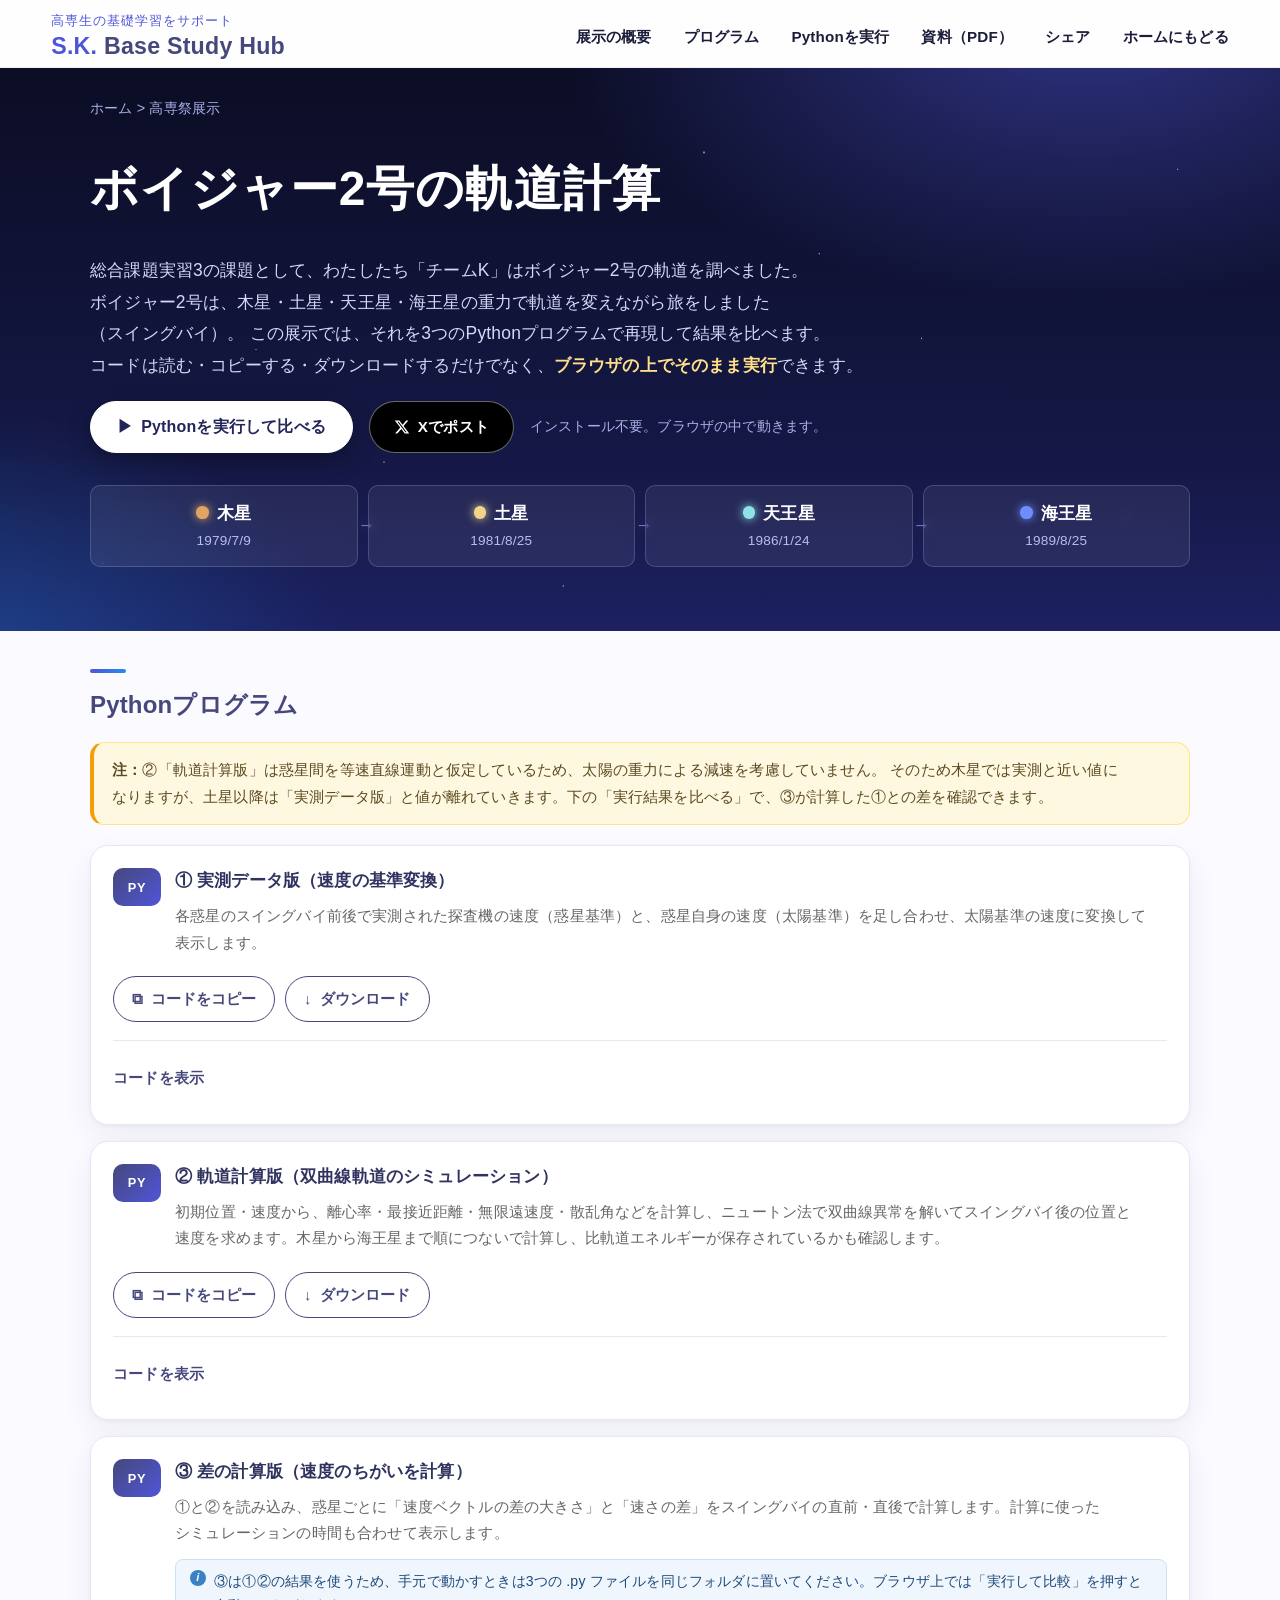
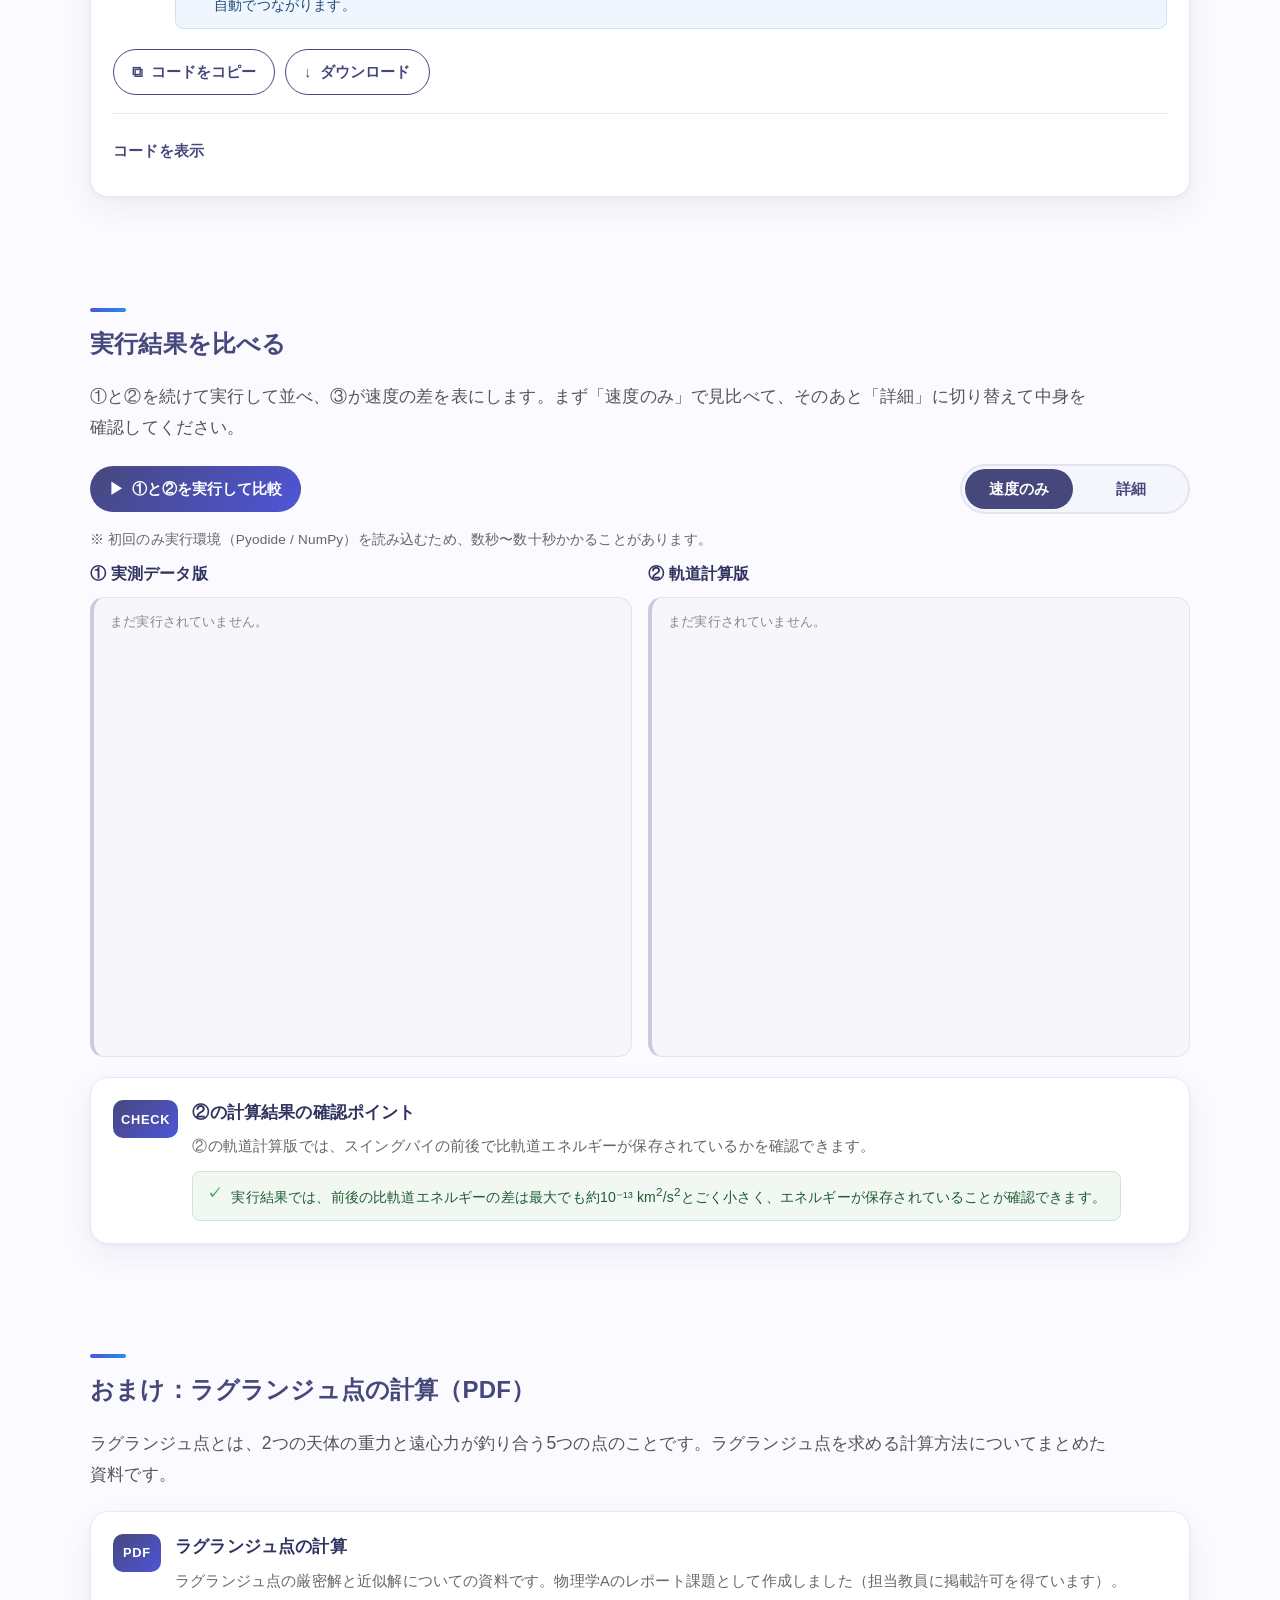
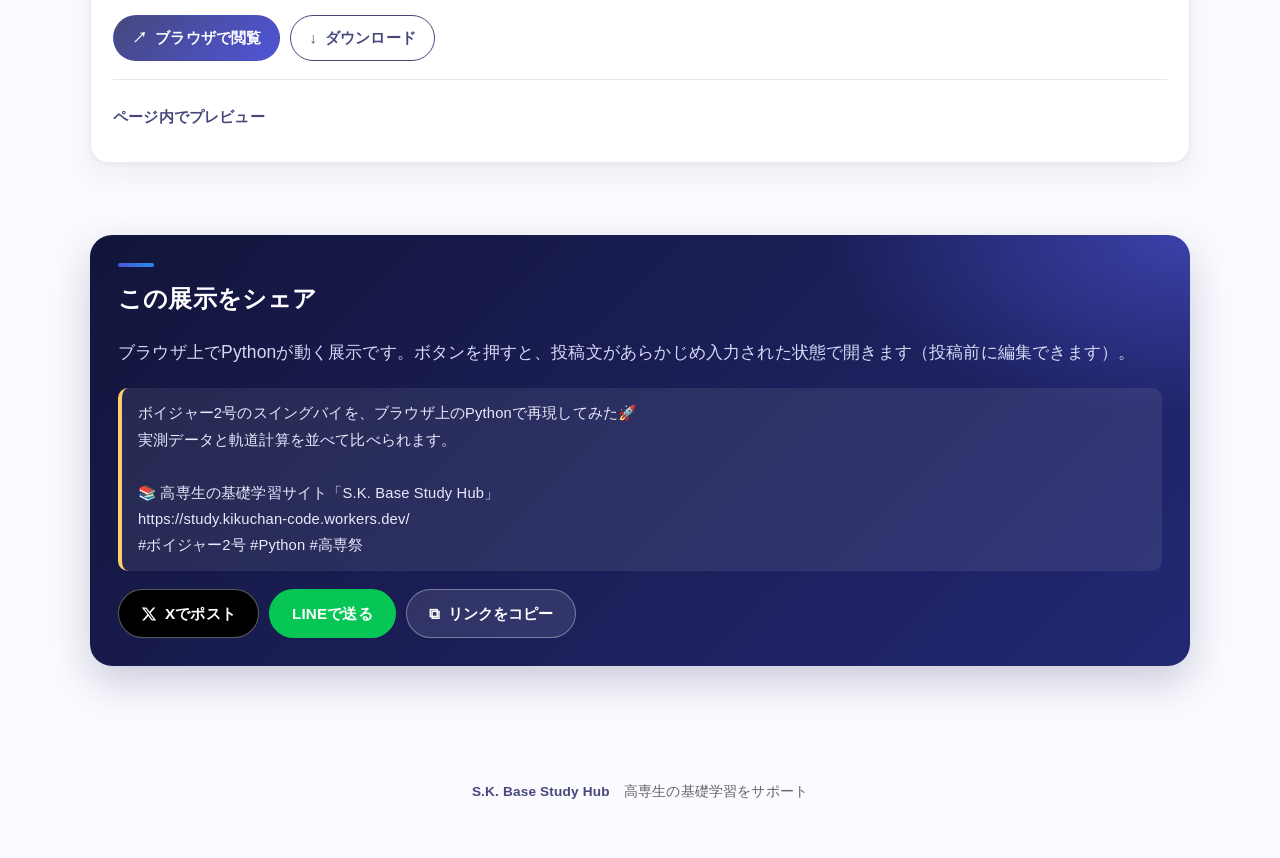
==== commit dec1b2f5: "SNS追加" ====
--- a/index.html
+++ b/index.html
@@ -10,6 +10,16 @@
     <title>ボイジャー2号の軌道計算｜高専祭展示 | S.K. Base Study Hub</title>
     <meta name="description" content="ボイジャー2号が木星・土星・天王星・海王星で行ったスイングバイを、Pythonで再現。コードの閲覧・コピー・ブラウザ上での実行ができる高専祭展示ページです。">
 
+    <meta property="og:type" content="website" />
+    <meta property="og:site_name" content="S.K. Base Study Hub" />
+    <meta property="og:title" content="ボイジャー2号の軌道計算｜ブラウザでPythonが動く高専祭展示" />
+    <meta property="og:description" content="木星・土星・天王星・海王星のスイングバイをPythonで再現。実測データと軌道計算を、インストール不要でその場で比べられます。" />
+    <meta property="og:locale" content="ja_JP" />
+    <!-- 【要確認】og:image / twitter:image は絶対URLが必要です。ogp.png を index.html と同じ場所に置き、下のURLをそのパスに合わせてください -->
+    <meta property="og:image" content="https://study.kikuchan-code.workers.dev/ogp.png" />
+    <meta name="twitter:card" content="summary_large_image" />
+    <meta name="twitter:title" content="ボイジャー2号の軌道計算｜ブラウザでPythonが動く高専祭展示" />
+    <meta name="twitter:image" content="https://study.kikuchan-code.workers.dev/ogp.png" />
     <link rel="stylesheet" href="style.css" />
     <link rel="icon" type="image/png" sizes="32x32" href="favicon-32x32.ico">
     <link rel="icon" type="image/png" sizes="16x16" href="favicon-16x16.ico">
@@ -38,6 +48,7 @@
                     <li><a href="#programs">プログラム</a></li>
                     <li><a href="#compare">Pythonを実行</a></li>
                     <li><a href="#pdf">資料（PDF）</a></li>
+                    <li><a href="#share">シェア</a></li>
                     <li><a href="https://study.kikuchan-code.workers.dev/">ホームにもどる</a></li>
                 </ul>
             </nav>
@@ -47,7 +58,7 @@
     <main class="main-content">
 
         <!-- 概要 -->
-        <section class="section" id="overview">
+        <section class="section hero" id="overview">
             <div class="container">
 
                 <nav class="breadcrumb">
@@ -56,16 +67,17 @@
 
                 <h2 class="section-title">ボイジャー2号の軌道計算</h2>
 
-                <p class="pdf-description">
+                <p class="section-description">
                     総合課題実習3の課題として、わたしたち「チームK」はボイジャー2号の軌道を調べました。ボイジャー2号は、木星・土星・天王星・海王星の重力で軌道を変えながら旅をしました（スイングバイ）。
                     この展示では、それを3つのPythonプログラムで再現して結果を比べます。コードは読む・コピーする・ダウンロードするだけでなく、<strong>ブラウザの上でそのまま実行</strong>できます。
                 </p>
 
-                <div class="run-cta">
-                    <a href="#compare" class="pdf-btn pdf-view run-cta-btn">
+                <div class="run-cta" data-share-scope="page">
+                    <a href="#compare" class="btn btn-primary run-cta-btn">
                         <span aria-hidden="true">▶</span>
                         Pythonを実行して比べる
                     </a>
+                    <a class="share-btn share-x hero-share" data-share-target="x" href="https://x.com/intent/post" target="_blank" rel="noopener noreferrer"><svg viewBox="0 0 24 24" width="16" height="16" aria-hidden="true" fill="currentColor"><path d="M18.244 2.25h3.308l-7.227 8.26 8.502 11.24H16.17l-5.214-6.817L4.99 21.75H1.68l7.73-8.835L1.254 2.25H8.08l4.713 6.231zm-1.161 17.52h1.833L7.084 4.126H5.117z"/></svg><span>Xでポスト</span></a>
                     <p class="run-cta-note">インストール不要。ブラウザの中で動きます。</p>
                 </div>
 
@@ -88,81 +100,77 @@
                     そのため木星では実測と近い値になりますが、土星以降は「実測データ版」と値が離れていきます。下の「実行結果を比べる」で、③が計算した①との差を確認できます。
                 </p>
 
-                <div class="pdf-list">
+                <div class="card-list">
 
                     <!-- プログラム 1 -->
-                    <article class="pdf-card code-card" data-code-card data-id="1" data-short="① 実測データ版"
+                    <article class="content-card code-card" data-code-card data-id="1" data-short="① 実測データ版"
                         data-src="./py/swing-by_measurement_data.py">
-                        <div class="pdf-card-header">
-                            <span class="pdf-badge">PY</span>
-                            <div class="pdf-card-info">
+                        <div class="content-card-header">
+                            <span class="content-badge">PY</span>
+                            <div class="content-card-info">
                                 <h4>① 実測データ版（速度の基準変換）</h4>
                                 <p>各惑星のスイングバイ前後で実測された探査機の速度（惑星基準）と、惑星自身の速度（太陽基準）を足し合わせ、太陽基準の速度に変換して表示します。</p>
                             </div>
                         </div>
 
-                        <div class="pdf-actions">
-                            <button type="button" class="pdf-btn pdf-download" data-action="copy">
+                        <div class="action-row">
+                            <button type="button" class="btn btn-secondary" data-action="copy">
                                 <span aria-hidden="true">⧉</span>
                                 コードをコピー
                             </button>
-                            <a href="./py/swing-by_measurement_data.py" class="pdf-btn pdf-download"
+                            <a href="./py/swing-by_measurement_data.py" class="btn btn-secondary"
                                 download="swing-by_measurement_data.py">
                                 <span aria-hidden="true">↓</span>
-                                .py をダウンロード
+                               ダウンロード
                             </a>
                         </div>
                         <p class="code-status" role="status" aria-live="polite"></p>
 
-                        <details class="pdf-preview">
+                        <details class="disclosure">
                             <summary>コードを表示</summary>
                             <pre class="code-block" tabindex="0"><code>読み込み中…</code></pre>
                         </details>
                     </article>
 
                     <!-- プログラム 2 -->
-                    <article class="pdf-card code-card" data-code-card data-id="2" data-short="② 軌道計算版"
+                    <article class="content-card code-card" data-code-card data-id="2" data-short="② 軌道計算版"
                         data-src="./py/swing-by_calculate.py">
-                        <div class="pdf-card-header">
-                            <span class="pdf-badge">PY</span>
-                            <div class="pdf-card-info">
+                        <div class="content-card-header">
+                            <span class="content-badge">PY</span>
+                            <div class="content-card-info">
                                 <h4>② 軌道計算版（双曲線軌道のシミュレーション）</h4>
                                 <p>初期位置・速度から、離心率・最接近距離・無限遠速度・散乱角などを計算し、ニュートン法で双曲線異常を解いてスイングバイ後の位置と速度を求めます。木星から海王星まで順につないで計算し、比軌道エネルギーが保存されているかも確認します。
                                 </p>
-                                <p class="card-note">
-                                    実行すると、スイングバイ前後の比軌道エネルギーの差が最大でも約10<sup>-13</sup> km<sup>2</sup>/s<sup>2</sup>
-                                    とごく小さく、エネルギーが保存されていることが確認できます。
-                                </p>
-                            </div>
-                        </div>
-
-                        <div class="pdf-actions">
-                            <button type="button" class="pdf-btn pdf-download" data-action="copy">
+                            </div>
+                        </div>
+
+                        <div class="action-row">
+                            <button type="button" class="btn btn-secondary" data-action="copy">
                                 <span aria-hidden="true">⧉</span>
                                 コードをコピー
                             </button>
-                            <a href="./py/swing-by_calculate.py" class="pdf-btn pdf-download"
+                            <a href="./py/swing-by_calculate.py" class="btn btn-secondary"
                                 download="swing-by_calculate.py">
                                 <span aria-hidden="true">↓</span>
-                                .py をダウンロード
+                               ダウンロード
                             </a>
                         </div>
 
                         <!-- 「コピーしました」の表示専用（script.js が書き換えます。説明文は入れない） -->
                         <p class="code-status" role="status" aria-live="polite"></p>
 
-                        <details class="pdf-preview">
+                        <details class="disclosure">
                             <summary>コードを表示</summary>
                             <pre class="code-block" tabindex="0"><code>読み込み中…</code></pre>
                         </details>
                     </article>
 
                     <!-- プログラム 3 -->
-                    <article class="pdf-card code-card" data-code-card data-id="3" data-short="③ 差の計算版"
+                    <article class="content-card code-card" data-code-card data-id="3" data-short="③ 差の計算版"
                         data-src="./py/swing-by_compare.py" data-requires="1,2">
-                        <div class="pdf-card-header">
-                            <span class="pdf-badge">PY</span>
-                            <div class="pdf-card-info">
+                        <div class="content-card-header">
+                            <span class="content-badge">PY</span>
+                            <div class="content-card-info">
                                 <h4>③ 差の計算版（速度のちがいを計算）</h4>
                                 <p>①と②を読み込み、惑星ごとに「速度ベクトルの差の大きさ」と「速さの差」をスイングバイの直前・直後で計算します。計算に使ったシミュレーションの時間も合わせて表示します。
                                 </p>
@@ -172,20 +180,20 @@
                             </div>
                         </div>
 
-                        <div class="pdf-actions">
-                            <button type="button" class="pdf-btn pdf-download" data-action="copy">
+                        <div class="action-row">
+                            <button type="button" class="btn btn-secondary" data-action="copy">
                                 <span aria-hidden="true">⧉</span>
                                 コードをコピー
                             </button>
-                            <a href="./py/swing-by_compare.py" class="pdf-btn pdf-download"
+                            <a href="./py/swing-by_compare.py" class="btn btn-secondary"
                                 download="swing-by_compare.py">
                                 <span aria-hidden="true">↓</span>
-                                .py をダウンロード
+                               ダウンロード
                             </a>
                         </div>
                         <p class="code-status" role="status" aria-live="polite"></p>
 
-                        <details class="pdf-preview">
+                        <details class="disclosure">
                             <summary>コードを表示</summary>
                             <pre class="code-block" tabindex="0"><code>読み込み中…</code></pre>
                         </details>
@@ -201,13 +209,13 @@
             <div class="container">
                 <h3 class="category-title">実行結果を比べる</h3>
 
-                <p class="pdf-description">
+                <p class="section-description">
                     ①と②を続けて実行して並べ、③が速度の差を表にします。まず「速度のみ」で見比べて、そのあと「詳細」に切り替えて中身を確認してください。
                 </p>
 
                 <div class="compare-toolbar">
-                    <div class="pdf-actions compare-actions">
-                        <button type="button" class="pdf-btn pdf-view" id="runBoth">
+                    <div class="action-row compare-actions">
+                        <button type="button" class="btn btn-primary" id="runBoth">
                             <span aria-hidden="true">▶</span>
                             <span id="runBothLabel">①と②を実行して比較</span>
                         </button>
@@ -239,6 +247,21 @@
                             <pre class="compare-out" tabindex="0">まだ実行されていません。</pre>
                         </div>
                     </div>
+
+                    <article class="content-card check-card">
+                        <div class="content-card-header">
+                            <span class="content-badge">CHECK</span>
+                            <div class="content-card-info">
+                                <h4>②の計算結果の確認ポイント</h4>
+                                <p>
+                                    ②の軌道計算版では、スイングバイの前後で比軌道エネルギーが保存されているかを確認できます。
+                                </p>
+                                <p class="card-note">
+                                    実行結果では、前後の比軌道エネルギーの差は最大でも約10⁻¹³ km<sup>2</sup>/s<sup>2</sup>とごく小さく、エネルギーが保存されていることが確認できます。
+                                </p>
+                            </div>
+                        </div>
+                    </article>
 
                     <div class="compare-diff" id="compareDiff" hidden>
                         <h4 class="compare-diff-title">速度のちがい<small>② が ① からどれだけずれたか（単位 km/s）</small></h4>
@@ -272,6 +295,12 @@
                         </div>
                         <div class="diff-final" id="diffFinal" hidden></div>
 
+                        <div class="share-card share-result" data-share-scope="result" hidden>
+                            <p class="share-title">この結果をシェア</p>
+                            <blockquote class="share-preview" data-share-preview></blockquote>
+                            <div class="share-actions"><a class="share-btn share-x" data-share-target="x" href="https://x.com/intent/post" target="_blank" rel="noopener noreferrer"><svg viewBox="0 0 24 24" width="16" height="16" aria-hidden="true" fill="currentColor"><path d="M18.244 2.25h3.308l-7.227 8.26 8.502 11.24H16.17l-5.214-6.817L4.99 21.75H1.68l7.73-8.835L1.254 2.25H8.08l4.713 6.231zm-1.161 17.52h1.833L7.084 4.126H5.117z"/></svg><span>Xでポスト</span></a><a class="share-btn share-line" data-share-target="line" href="https://line.me/R/share" target="_blank" rel="noopener noreferrer"><span>LINEで送る</span></a><button type="button" class="share-btn share-ghost" data-share-target="copy"><span aria-hidden="true">⧉</span><span>リンクをコピー</span></button><button type="button" class="share-btn share-ghost" data-share-target="native" hidden><span aria-hidden="true">↗</span><span>その他のアプリで共有</span></button></div>
+                        </div>
+
                         <div class="diff-guide">
                             <h5 class="diff-guide-title">表の読み方</h5>
                             <p class="diff-guide-intro">
@@ -290,7 +319,7 @@
                                     <dd>この表では、計算期間の開始時刻を「直前」、終了時刻を「直後」として表示しています。</dd>
                                 </div>
                             </dl>
-                            <details class="pdf-preview diff-more">
+                            <details class="disclosure diff-more">
                                 <summary>式と具体例でくわしく見る</summary>
                                 <div class="diff-detail-content">
                                     <section class="diff-detail-block">
@@ -334,7 +363,7 @@
                             </details>
                         </div>
 
-                        <details class="pdf-preview">
+                        <details class="disclosure">
                             <summary>③の実行結果（くわしい数値）を表示</summary>
                             <pre class="code-output diff-out" id="diffText" tabindex="0"></pre>
                         </details>
@@ -348,35 +377,35 @@
             <div class="container">
                 <div class="pdf-section">
                     <h3 class="category-title">おまけ：ラグランジュ点の計算（PDF）</h3>
-                    <p class="pdf-description">
+                    <p class="section-description">
                         ラグランジュ点とは、2つの天体の重力と遠心力が釣り合う5つの点のことです。ラグランジュ点を求める計算方法についてまとめた資料です。
                     </p>
 
-                    <div class="pdf-list">
+                    <div class="card-list">
 
                         <!-- TODO: PDFを ./PDF/ に置き、ファイル名・タイトル・説明を書き換えてください -->
-                        <article class="pdf-card">
-                            <div class="pdf-card-header">
-                                <span class="pdf-badge">PDF</span>
-                                <div class="pdf-card-info">
+                        <article class="content-card">
+                            <div class="content-card-header">
+                                <span class="content-badge">PDF</span>
+                                <div class="content-card-info">
                                     <h4>ラグランジュ点の計算</h4>
                                     <p>ラグランジュ点の厳密解と近似解についての資料です。物理学Aのレポート課題として作成しました（担当教員に掲載許可を得ています）。</p>
                                 </div>
                             </div>
 
-                            <div class="pdf-actions">
-                                <a href="./PDF/Lagrange_Point.pdf" class="pdf-btn pdf-view" target="_blank" rel="noopener">
+                            <div class="action-row">
+                                <a href="./PDF/Lagrange_Point.pdf" class="btn btn-primary" target="_blank" rel="noopener">
                                     <span aria-hidden="true">↗</span>
                                     ブラウザで閲覧
                                 </a>
 
-                                <a href="./PDF/Lagrange_Point.pdf" class="pdf-btn pdf-download" download="Lagrange_Point.pdf">
+                                <a href="./PDF/Lagrange_Point.pdf" class="btn btn-secondary" download="Lagrange_Point.pdf">
                                     <span aria-hidden="true">↓</span>
                                     ダウンロード
                                 </a>
                             </div>
 
-                            <details class="pdf-preview">
+                            <details class="disclosure">
                                 <summary>ページ内でプレビュー</summary>
                                 <div class="pdf-viewer">
                                     <iframe src="./PDF/Lagrange_Point.pdf" title="Lagrange_Point.pdf" loading="lazy"></iframe>
@@ -384,14 +413,32 @@
                             </details>
                         </article>
 
-                        <!-- PDF資料を増やす場合は、ここにpdf-cardを追加 -->
+                        <!-- PDF資料を増やす場合は、ここにcontent-cardを追加 -->
 
                     </div>
                 </div>
             </div>
         </section>
 
+        <!-- シェア -->
+        <section class="section section-tight" id="share">
+            <div class="container">
+                <div class="share-card" data-share-scope="page">
+                    <h3 class="category-title">この展示をシェア</h3>
+                    <p class="section-description">ブラウザ上でPythonが動く展示です。ボタンを押すと、投稿文があらかじめ入力された状態で開きます（投稿前に編集できます）。</p>
+                    <blockquote class="share-preview" data-share-preview></blockquote>
+                    <div class="share-actions"><a class="share-btn share-x" data-share-target="x" href="https://x.com/intent/post" target="_blank" rel="noopener noreferrer"><svg viewBox="0 0 24 24" width="16" height="16" aria-hidden="true" fill="currentColor"><path d="M18.244 2.25h3.308l-7.227 8.26 8.502 11.24H16.17l-5.214-6.817L4.99 21.75H1.68l7.73-8.835L1.254 2.25H8.08l4.713 6.231zm-1.161 17.52h1.833L7.084 4.126H5.117z"/></svg><span>Xでポスト</span></a><a class="share-btn share-line" data-share-target="line" href="https://line.me/R/share" target="_blank" rel="noopener noreferrer"><span>LINEで送る</span></a><button type="button" class="share-btn share-ghost" data-share-target="copy"><span aria-hidden="true">⧉</span><span>リンクをコピー</span></button><button type="button" class="share-btn share-ghost" data-share-target="native" hidden><span aria-hidden="true">↗</span><span>その他のアプリで共有</span></button></div>
+                </div>
+            </div>
+        </section>
+
     </main>
+
+    <footer class="site-footer">
+        <p><a href="https://study.kikuchan-code.workers.dev/">S.K. Base Study Hub</a>　高専生の基礎学習をサポート</p>
+    </footer>
+
+    <div class="toast" id="toast" role="status" aria-live="polite"></div>
 
     <button id="toTopBtn" class="to-top-btn" title="上へ戻る" aria-label="ページの先頭へ戻る">
         <span aria-hidden="true" class="to-top-icon"></span>
--- a/style.css
+++ b/style.css
@@ -470,7 +470,7 @@
         transition: none !important;
     }
 
-    button.pdf-btn.is-running::before {
+    button.btn.is-running::before {
         animation: none;
     }
 }
@@ -479,26 +479,26 @@
 
 
 /* =========================
-   PDF Materials
+   Cards / Buttons / PDF section（カード・ボタン・折りたたみ・PDF資料）
 ========================= */
 
 .pdf-section {
     margin-top: 36px;
 }
 
-.pdf-description {
+.section-description {
     margin: 8px 0 20px;
     color: #555;
     line-height: 1.8;
 }
 
-.pdf-list {
+.card-list {
     display: grid;
     grid-template-columns: minmax(0, 1fr);
     gap: 16px;
 }
 
-.pdf-card {
+.content-card {
     min-width: 0;
     padding: 22px;
     background: #fff;
@@ -510,19 +510,19 @@
 }
 
 @media (hover: hover) {
-    .pdf-card:hover {
+    .content-card:hover {
         border-color: #b8bbe0;
         box-shadow: 0 8px 24px rgba(35, 39, 85, 0.09);
     }
 }
 
-.pdf-card-header {
+.content-card-header {
     display: flex;
     align-items: flex-start;
     gap: 14px;
 }
 
-.pdf-badge {
+.content-badge {
     display: inline-flex;
     flex-shrink: 0;
     align-items: center;
@@ -537,11 +537,11 @@
     font-weight: 700;
 }
 
-.pdf-card-info {
+.content-card-info {
     min-width: 0;
 }
 
-.pdf-card-info h4 {
+.content-card-info h4 {
     margin: 0 0 8px;
     color: #30335f;
     font-size: 1.05rem;
@@ -549,7 +549,7 @@
     overflow-wrap: anywhere;
 }
 
-.pdf-card-info p {
+.content-card-info p {
     margin: 0;
     color: #666;
     font-size: 0.92rem;
@@ -557,7 +557,7 @@
 }
 
 /* カード内の補足（常時表示するメモ） */
-.pdf-card-info .card-note {
+.content-card-info .card-note {
     position: relative;
     margin-top: 12px;
     padding: 10px 14px 10px 38px;
@@ -569,7 +569,7 @@
     border-radius: 8px;
 }
 
-.pdf-card-info .card-note::before {
+.content-card-info .card-note::before {
     content: "✓";
     position: absolute;
     left: 14px;
@@ -578,14 +578,14 @@
     color: #3da35d;
 }
 
-.pdf-actions {
+.action-row {
     display: flex;
     flex-wrap: wrap;
     gap: 10px;
     margin-top: 20px;
 }
 
-.pdf-btn {
+.btn {
     display: inline-flex;
     align-items: center;
     justify-content: center;
@@ -603,41 +603,41 @@
                 color 0.2s ease;
 }
 
-.pdf-view {
+.btn-primary {
     color: #fff;
     background: #46487c;
 }
 
 @media (hover: hover) {
-    .pdf-view:hover {
+    .btn-primary:hover {
         background: #363862;
     }
 }
 
-.pdf-download {
+.btn-secondary {
     color: #46487c;
     background: #fff;
 }
 
 @media (hover: hover) {
-    .pdf-download:hover {
+    .btn-secondary:hover {
         background: #f0f1fb;
     }
 }
 
-.pdf-btn:focus-visible,
-.pdf-preview summary:focus-visible {
+.btn:focus-visible,
+.disclosure summary:focus-visible {
     outline: 3px solid #8c91e8;
     outline-offset: 3px;
 }
 
-.pdf-preview {
+.disclosure {
     margin-top: 18px;
     border-top: 1px solid #e7e8f0;
     padding-top: 14px;
 }
 
-.pdf-preview summary {
+.disclosure summary {
     padding-block: 10px;
     color: #46487c;
     cursor: pointer;
@@ -664,19 +664,19 @@
 }
 
 @media (max-width: 600px) {
-    .pdf-card {
+    .content-card {
         padding: 16px;
     }
 
-    .pdf-card-header {
+    .content-card-header {
         gap: 10px;
     }
 
-    .pdf-actions {
+    .action-row {
         flex-direction: column;
     }
 
-    .pdf-btn {
+    .btn {
         width: 100%;
         min-height: 48px;
     }
@@ -757,13 +757,13 @@
     border-radius: 8px;
 }
 
-/* ボタン（button要素でも .pdf-btn と同じ見た目に） */
-button.pdf-btn {
+/* ボタン（button要素でも .btn と同じ見た目に） */
+button.btn {
     font-family: inherit;
     cursor: pointer;
 }
 
-button.pdf-btn:disabled {
+button.btn:disabled {
     opacity: .6;
     cursor: progress;
 }
@@ -843,7 +843,7 @@
     to { transform: rotate(360deg); }
 }
 
-button.pdf-btn.is-running::before {
+button.btn.is-running::before {
     content: "";
     flex-shrink: 0;
     width: 14px;
@@ -854,7 +854,7 @@
     animation: btn-spin .8s linear infinite;
 }
 
-button.pdf-btn.is-running > [aria-hidden="true"] {
+button.btn.is-running > [aria-hidden="true"] {
     display: none;
 }
 
@@ -869,14 +869,14 @@
 /* 見出し・説明文の折り返しを自然に */
 .section-title,
 .category-title,
-.pdf-card-info h4 {
+.content-card-info h4 {
     text-wrap: balance;
     word-break: auto-phrase;
 }
 
-.pdf-description,
+.section-description,
 .note-box,
-.pdf-card-info p,
+.content-card-info p,
 .code-footnote {
     word-break: auto-phrase;
     overflow-wrap: anywhere;
@@ -904,7 +904,7 @@
         font-size: 1.2rem;
     }
 
-    .pdf-description {
+    .section-description {
         margin: 8px 0 16px;
         font-size: .95rem;
     }
@@ -935,42 +935,42 @@
     }
 
     /* --- カード：バッジを上に出して本文の幅を確保 --- */
-    .pdf-card {
+    .content-card {
         padding: 16px;
         border-radius: 12px;
     }
 
-    .pdf-card-header {
+    .content-card-header {
         flex-direction: column;
         gap: 10px;
     }
 
-    .pdf-badge {
+    .content-badge {
         min-width: 44px;
         height: 30px;
         font-size: .75rem;
     }
 
-    .pdf-card-info h4 {
+    .content-card-info h4 {
         margin-bottom: 6px;
         font-size: 1.02rem;
     }
 
-    .pdf-card-info p {
+    .content-card-info p {
         font-size: .93rem;
     }
 
-    .pdf-card-info .card-note {
+    .content-card-info .card-note {
         margin-top: 10px;
         padding: 10px 12px 10px 34px;
         font-size: .86rem;
     }
 
-    .pdf-card-info .card-note::before {
+    .content-card-info .card-note::before {
         left: 12px;
     }
 
-    .pdf-actions {
+    .action-row {
         gap: 8px;
         margin-top: 16px;
     }
@@ -999,7 +999,7 @@
 
     /* iOS Safari はiframe内のPDFを1ページ目しか表示できないため、
        ページ内プレビューを隠して「ブラウザで閲覧」に誘導する */
-    .pdf-preview:has(.pdf-viewer) {
+    .disclosure:has(.pdf-viewer) {
         display: none;
     }
 
@@ -1018,7 +1018,7 @@
         font-size: .78rem;
     }
 
-    .pdf-btn {
+    .btn {
         padding-inline: 12px;
         font-size: .9rem;
     }
@@ -1383,18 +1383,18 @@
 /* ボタン類：ダブルタップ拡大を防ぎ、タップの反応を素早く */
 button,
 summary,
-.pdf-btn {
+.btn {
     touch-action: manipulation;
 }
 
 /* 情報メモ（青系）：③の「同じフォルダに置く」案内 */
-.pdf-card-info .card-note.card-note-info {
+.content-card-info .card-note.card-note-info {
     color: #1d4a7a;
     background: #f0f6fd;
     border-color: #cfe0f3;
 }
 
-.pdf-card-info .card-note.card-note-info::before {
+.content-card-info .card-note.card-note-info::before {
     content: "i";
     top: 10px;
     width: 16px;
@@ -1568,7 +1568,7 @@
     }
 
     /* 折りたたみ・ボタンを指で押しやすく */
-    .pdf-preview summary {
+    .disclosure summary {
         display: flex;
         align-items: center;
         min-height: 44px;
@@ -1679,7 +1679,7 @@
         text-align: center;
     }
 
-    .pdf-card {
+    .content-card {
         padding: 14px;
     }
 
@@ -1706,13 +1706,13 @@
 }
 
 /* 折りたたみ・ボタンはPCでも押しやすい高さに */
-.pdf-preview summary {
+.disclosure summary {
     display: flex;
     align-items: center;
     min-height: 44px;
 }
 
-.pdf-btn,
+.btn,
 .compare-tab,
 .compare-pair {
     -webkit-tap-highlight-color: transparent;
@@ -1969,3 +1969,147 @@
                 grid-template-columns: 1fr;
             }
         }
+
+
+/* ==========================================================================
+   Refinement（デザインの洗練・シェア）
+   ========================================================================== */
+
+:root { --header-height: 68px; --ink: #1b1d3a; --space: #0b0d24; }
+
+body { color: var(--ink); background: #fafaff; letter-spacing: .01em; }
+.header { background: rgba(255,255,255,.82); box-shadow: 0 1px 0 rgba(70,72,124,.08); }
+.header-inner { min-height: 68px; }
+.logo-title { font-size: 1.45rem; letter-spacing: .01em; }
+
+/* Hero：宇宙をイメージした背景 */
+.hero {
+    position: relative; isolation: isolate; overflow: hidden;
+    padding-top: 28px; padding-bottom: 64px; color: #fff;
+    background:
+        radial-gradient(900px 480px at 85% -10%, rgba(79,85,216,.55), transparent 60%),
+        radial-gradient(700px 420px at -5% 105%, rgba(37,141,236,.32), transparent 60%),
+        linear-gradient(180deg, #0b0d24 0%, #151846 70%, #1c2060 100%);
+}
+.hero::before {
+    content: ""; position: absolute; inset: 0; z-index: -1; opacity: .85;
+    background:
+        radial-gradient(1.5px 1.5px at 12% 22%, #fff, transparent), radial-gradient(1px 1px at 30% 70%, #fff, transparent),
+        radial-gradient(1.5px 1.5px at 55% 15%, #cfd4ff, transparent), radial-gradient(1px 1px at 72% 48%, #fff, transparent),
+        radial-gradient(1.5px 1.5px at 88% 80%, #fff, transparent), radial-gradient(1px 1px at 92% 18%, #cfd4ff, transparent),
+        radial-gradient(1px 1px at 8% 88%, #fff, transparent), radial-gradient(1px 1px at 44% 92%, #fff, transparent),
+        radial-gradient(1px 1px at 64% 33%, #fff, transparent), radial-gradient(1px 1px at 20% 50%, #cfd4ff, transparent);
+}
+.hero .breadcrumb, .hero .breadcrumb a { color: #aab0e8; }
+.hero .section-title { color: #fff; background: none; font-weight: 800; letter-spacing: .02em; }
+.hero .section-description { max-width: 46em; color: #d6d9f5; }
+.hero .section-description strong { color: #ffe08a; }
+.hero .run-cta-note { color: #aab0e8; }
+.hero .btn-primary { color: #23265a; background: #fff; border-color: #fff; box-shadow: 0 8px 24px rgba(0,0,0,.28); }
+.hero .run-cta-btn { border-radius: 999px; }
+
+/* 最接近日タイムライン（航路のイメージ） */
+.flyby-timeline { position: relative; margin-top: 32px; }
+.flyby-timeline li { background: rgba(255,255,255,.07); border-color: rgba(255,255,255,.16); backdrop-filter: blur(6px); -webkit-backdrop-filter: blur(6px); }
+.flyby-timeline li:not(:last-child)::after { color: #9fa4ff; background: #1a1d52; }
+.flyby-planet { color: #fff; }
+.flyby-date { color: #b9bdf0; font-variant-numeric: tabular-nums; }
+.flyby-planet::before {
+    content: ""; display: inline-block; width: .72em; height: .72em; margin-right: .45em;
+    border-radius: 50%; background: var(--dot); box-shadow: 0 0 10px var(--dot);
+}
+.flyby-timeline li:nth-child(1) { --dot: #e0a465; }
+.flyby-timeline li:nth-child(2) { --dot: #f0d58a; }
+.flyby-timeline li:nth-child(3) { --dot: #8fe3e8; }
+.flyby-timeline li:nth-child(4) { --dot: #6f8dff; }
+
+/* 見出し・カード・ボタン */
+.category-title { margin-top: 2.4rem; font-size: 1.5rem; font-weight: 800; border-left: 0; padding-left: 0; }
+.category-title::before { content: ""; display: block; width: 36px; height: 4px; margin-bottom: 10px; border-radius: 4px; background: linear-gradient(90deg, var(--color-accent), var(--color-accent-light)); }
+.content-card { border-radius: 18px; border-color: #e6e8f5; box-shadow: 0 2px 4px rgba(35,39,85,.04), 0 12px 32px rgba(35,39,85,.06); }
+.content-badge { color: #fff; background: linear-gradient(135deg, #46487c, #4f55d8); border-radius: 10px; letter-spacing: .06em; }
+.btn { border-radius: 999px; font-weight: 700; }
+.btn-primary { background: linear-gradient(135deg, #46487c, #4f55d8); border-color: transparent; }
+.note-box { border-radius: 14px; }
+.code-block { border-radius: 12px; box-shadow: inset 0 0 0 1px rgba(255,255,255,.06); }
+.compare-out, .diff-final, .diff-guide, .diff-scroll { border-radius: 14px; }
+.compare-pairs, .compare-tabs { box-shadow: inset 0 0 0 1px #e1e3ef; }
+.diff-scroll { background: #fff; }
+
+/* シェア */
+.share-card {
+    padding: 28px; border-radius: 22px; color: #fff;
+    background: radial-gradient(600px 300px at 100% 0, rgba(79,85,216,.6), transparent 60%), linear-gradient(135deg, #12153a, #232873);
+    box-shadow: 0 16px 40px rgba(35,39,85,.22);
+}
+.share-card .category-title { margin-top: 0; color: #fff; }
+.share-card .section-description { color: #d6d9f5; }
+.share-title { margin: 0 0 10px; font-weight: 800; color: #fff; }
+.share-result { margin-top: 16px; padding: 18px 20px; }
+.share-result[hidden] { display: none; }
+.share-preview {
+    margin: 0 0 18px; padding: 12px 16px; white-space: pre-wrap; overflow-wrap: anywhere;
+    color: #e8eaff; font-size: .92rem; line-height: 1.8;
+    background: rgba(255,255,255,.08); border-left: 4px solid #ffcf6b; border-radius: 10px;
+}
+.share-actions { display: flex; flex-wrap: wrap; gap: 10px; }
+.share-btn {
+    display: inline-flex; align-items: center; justify-content: center; gap: 8px; min-height: 48px; padding: 10px 22px;
+    border: 1px solid transparent; border-radius: 999px; font: inherit; font-size: .95rem; font-weight: 700;
+    cursor: pointer; text-align: center; transition: transform .15s ease, filter .15s ease;
+}
+.share-btn[hidden] { display: none; }
+.share-x { color: #fff; background: #000; border-color: rgba(255,255,255,.35); }
+.share-line { color: #fff; background: #06c755; }
+.share-ghost { color: #fff; background: rgba(255,255,255,.1); border-color: rgba(255,255,255,.35); }
+.hero .hero-share { color: #fff; background: #000; border: 1px solid rgba(255,255,255,.4); min-height: 52px; padding-inline: 24px; }
+@media (hover: hover) { .share-btn:hover { transform: translateY(-2px); filter: brightness(1.12); } }
+.share-btn:focus-visible { outline: 3px solid #ffcf6b; outline-offset: 3px; }
+
+.site-footer { padding: 28px 16px calc(40px + env(safe-area-inset-bottom, 0px)); text-align: center; color: #666; font-size: .85rem; }
+.site-footer a { color: var(--color-main); font-weight: 700; }
+.toast {
+    position: fixed; left: 50%; bottom: calc(24px + env(safe-area-inset-bottom, 0px)); z-index: 10000;
+    padding: 12px 20px; color: #fff; background: rgba(20,22,56,.94); border-radius: 999px; font-size: .9rem;
+    transform: translate(-50%, 20px); opacity: 0; pointer-events: none; transition: .25s ease;
+}
+.toast.show { opacity: 1; transform: translate(-50%, 0); }
+
+/* スマホ */
+@media (max-width: 600px) {
+    :root { --header-height: 60px; }
+    .header-inner { min-height: 60px; }
+    .hero { padding-top: 16px; padding-bottom: 44px; }
+
+    /* 最接近日は縦の航路にする */
+    .flyby-timeline { grid-template-columns: 1fr; gap: 10px; padding-left: 14px; }
+    .flyby-timeline::before { content: ""; position: absolute; left: 0; top: 18px; bottom: 18px; width: 2px; background: linear-gradient(#e0a465, #f0d58a, #8fe3e8, #6f8dff); border-radius: 2px; }
+    .flyby-timeline li { flex-direction: row; justify-content: space-between; align-items: center; padding: 12px 16px; }
+    .flyby-timeline li:not(:last-child)::after { display: none; }
+    .flyby-timeline li:nth-child(2)::after { display: none; }
+    .flyby-date { font-size: .9rem; }
+
+    /* コピー／ダウンロードは2列で並べる */
+    .action-row { display: grid; grid-template-columns: repeat(2, minmax(0, 1fr)); }
+    .btn { padding-inline: 10px; }
+
+    .share-card { padding: 22px 18px; border-radius: 18px; }
+    .share-actions { display: grid; grid-template-columns: repeat(2, minmax(0, 1fr)); }
+    .share-actions .share-x { grid-column: 1 / -1; }
+    .share-btn { padding-inline: 10px; font-size: .9rem; }
+    .hero .hero-share { width: 100%; }
+}
+
+
+/* ==========================================================================
+   確認ポイントカード（②の計算結果）
+   ========================================================================== */
+.check-card { margin-top: 20px; }
+.check-card .content-card-info h4 { margin-bottom: 6px; }
+
+/* スマホ：「①と②を実行して比較」ボタンを横幅いっぱいに */
+@media (max-width: 600px) {
+    .compare-actions { display: block; width: 100%; }
+    .compare-actions .btn { width: 100%; min-height: 54px; font-size: 1rem; }
+    .check-card { margin-top: 16px; }
+}
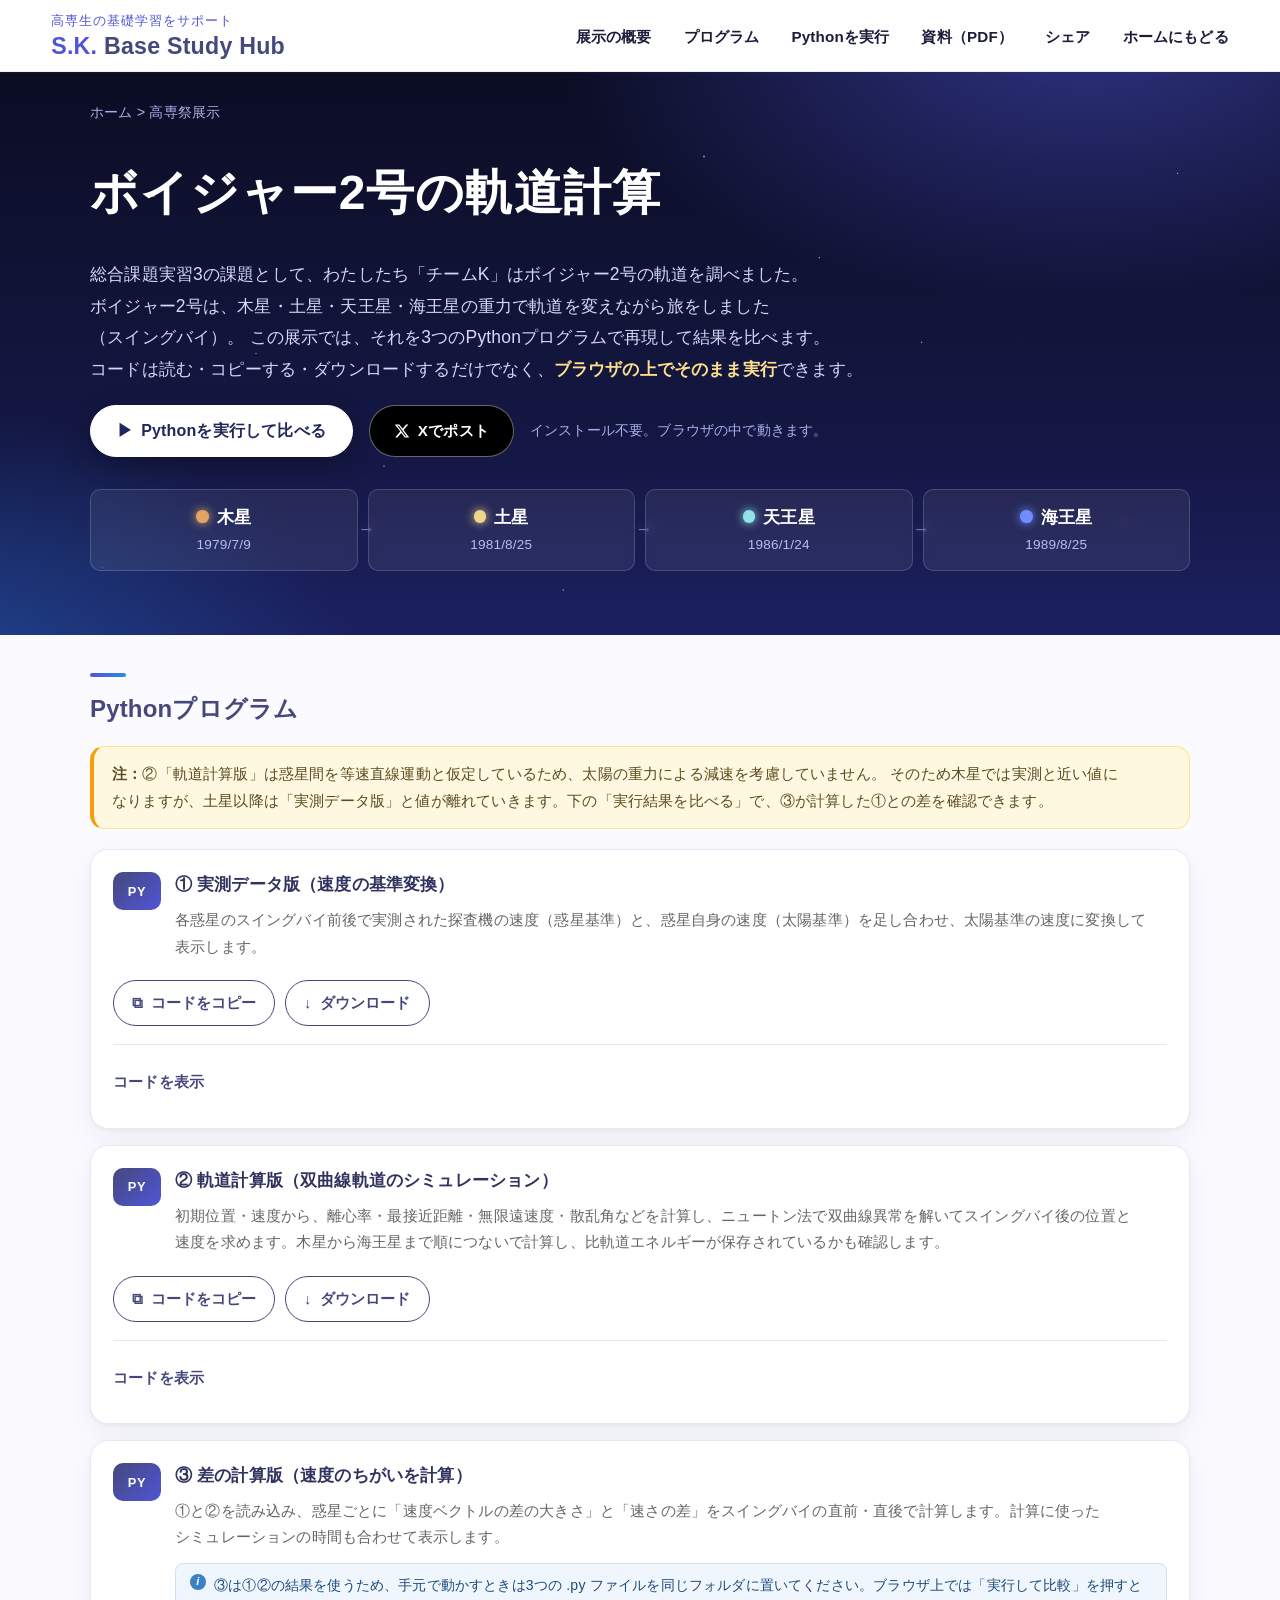
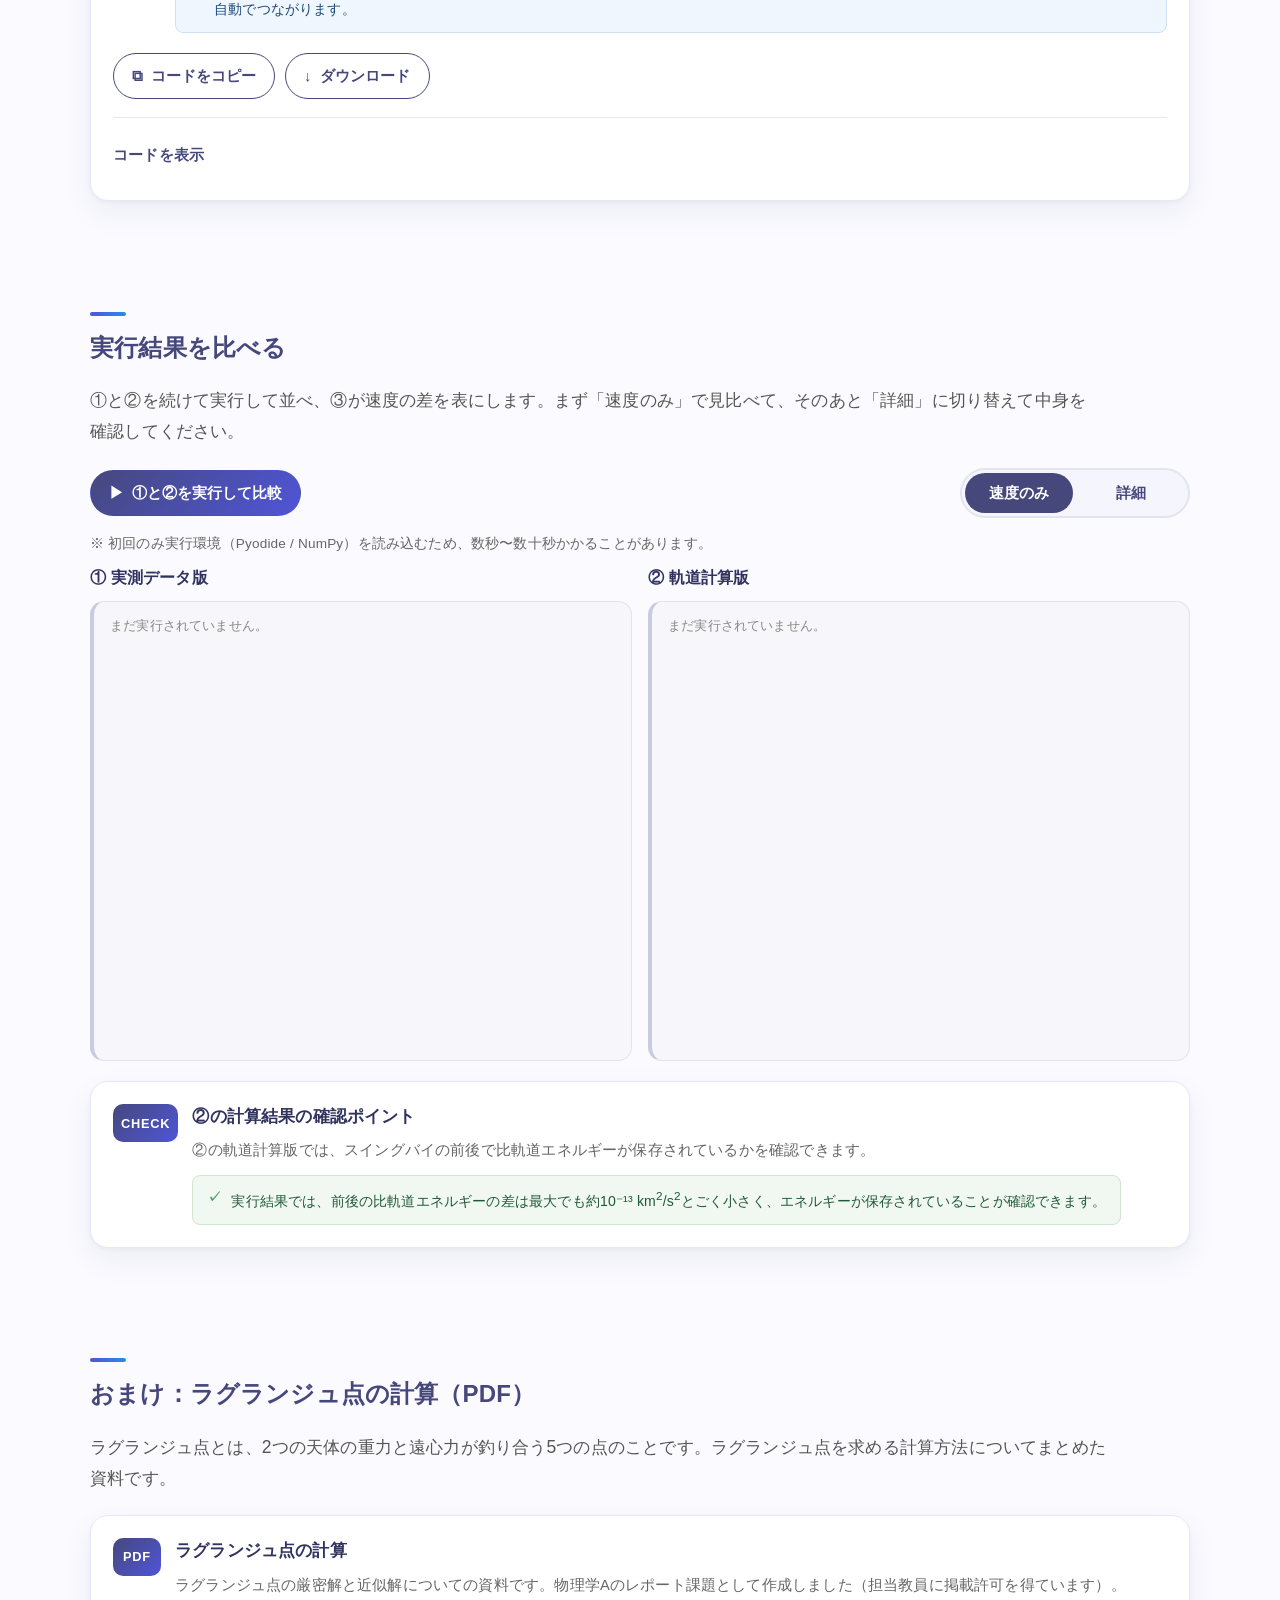
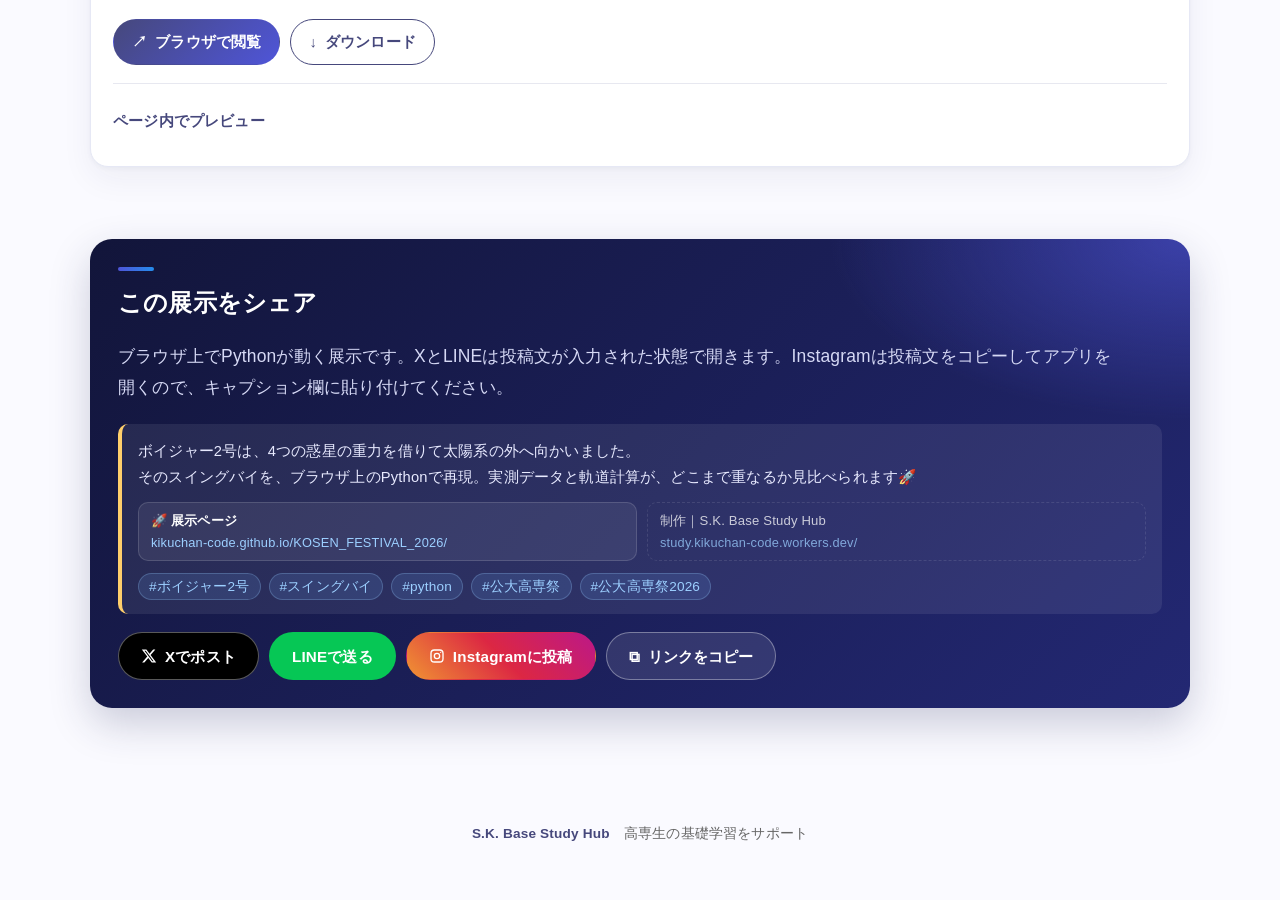
==== commit aa4e4955: "細部修正" ====
--- a/index.html
+++ b/index.html
@@ -297,8 +297,9 @@
 
                         <div class="share-card share-result" data-share-scope="result" hidden>
                             <p class="share-title">この結果をシェア</p>
+                            <p class="section-description", style = "font-size:smaller">XとLINEは投稿文が入力された状態で開きます。Instagramは投稿文をコピーしてアプリを開くので、キャプション欄に貼り付けてください。</p>
                             <blockquote class="share-preview" data-share-preview></blockquote>
-                            <div class="share-actions"><a class="share-btn share-x" data-share-target="x" href="https://x.com/intent/post" target="_blank" rel="noopener noreferrer"><svg viewBox="0 0 24 24" width="16" height="16" aria-hidden="true" fill="currentColor"><path d="M18.244 2.25h3.308l-7.227 8.26 8.502 11.24H16.17l-5.214-6.817L4.99 21.75H1.68l7.73-8.835L1.254 2.25H8.08l4.713 6.231zm-1.161 17.52h1.833L7.084 4.126H5.117z"/></svg><span>Xでポスト</span></a><a class="share-btn share-line" data-share-target="line" href="https://line.me/R/share" target="_blank" rel="noopener noreferrer"><span>LINEで送る</span></a><button type="button" class="share-btn share-ghost" data-share-target="copy"><span aria-hidden="true">⧉</span><span>リンクをコピー</span></button><button type="button" class="share-btn share-ghost" data-share-target="native" hidden><span aria-hidden="true">↗</span><span>その他のアプリで共有</span></button></div>
+                            <div class="share-actions"><a class="share-btn share-x" data-share-target="x" href="https://x.com/intent/post" target="_blank" rel="noopener noreferrer"><svg viewBox="0 0 24 24" width="16" height="16" aria-hidden="true" fill="currentColor"><path d="M18.244 2.25h3.308l-7.227 8.26 8.502 11.24H16.17l-5.214-6.817L4.99 21.75H1.68l7.73-8.835L1.254 2.25H8.08l4.713 6.231zm-1.161 17.52h1.833L7.084 4.126H5.117z"/></svg><span>Xでポスト</span></a><a class="share-btn share-line" data-share-target="line" href="https://line.me/R/share" target="_blank" rel="noopener noreferrer"><span>LINEで送る</span></a><a class="share-btn share-ig" data-share-target="instagram" href="https://www.instagram.com/" target="_blank" rel="noopener noreferrer"><svg viewBox="0 0 24 24" width="16" height="16" aria-hidden="true" fill="none" stroke="currentColor" stroke-width="2"><rect x="3" y="3" width="18" height="18" rx="5"/><circle cx="12" cy="12" r="4"/><circle cx="17.5" cy="6.5" r="1" fill="currentColor" stroke="none"/></svg><span>Instagramに投稿</span></a><button type="button" class="share-btn share-ghost" data-share-target="copy"><span aria-hidden="true">⧉</span><span>リンクをコピー</span></button><button type="button" class="share-btn share-ghost" data-share-target="native" hidden><span aria-hidden="true">↗</span><span>その他のアプリで共有</span></button></div>
                         </div>
 
                         <div class="diff-guide">
@@ -425,9 +426,9 @@
             <div class="container">
                 <div class="share-card" data-share-scope="page">
                     <h3 class="category-title">この展示をシェア</h3>
-                    <p class="section-description">ブラウザ上でPythonが動く展示です。ボタンを押すと、投稿文があらかじめ入力された状態で開きます（投稿前に編集できます）。</p>
+                    <p class="section-description">ブラウザ上でPythonが動く展示です。XとLINEは投稿文が入力された状態で開きます。Instagramは投稿文をコピーしてアプリを開くので、キャプション欄に貼り付けてください。</p>
                     <blockquote class="share-preview" data-share-preview></blockquote>
-                    <div class="share-actions"><a class="share-btn share-x" data-share-target="x" href="https://x.com/intent/post" target="_blank" rel="noopener noreferrer"><svg viewBox="0 0 24 24" width="16" height="16" aria-hidden="true" fill="currentColor"><path d="M18.244 2.25h3.308l-7.227 8.26 8.502 11.24H16.17l-5.214-6.817L4.99 21.75H1.68l7.73-8.835L1.254 2.25H8.08l4.713 6.231zm-1.161 17.52h1.833L7.084 4.126H5.117z"/></svg><span>Xでポスト</span></a><a class="share-btn share-line" data-share-target="line" href="https://line.me/R/share" target="_blank" rel="noopener noreferrer"><span>LINEで送る</span></a><button type="button" class="share-btn share-ghost" data-share-target="copy"><span aria-hidden="true">⧉</span><span>リンクをコピー</span></button><button type="button" class="share-btn share-ghost" data-share-target="native" hidden><span aria-hidden="true">↗</span><span>その他のアプリで共有</span></button></div>
+                    <div class="share-actions"><a class="share-btn share-x" data-share-target="x" href="https://x.com/intent/post" target="_blank" rel="noopener noreferrer"><svg viewBox="0 0 24 24" width="16" height="16" aria-hidden="true" fill="currentColor"><path d="M18.244 2.25h3.308l-7.227 8.26 8.502 11.24H16.17l-5.214-6.817L4.99 21.75H1.68l7.73-8.835L1.254 2.25H8.08l4.713 6.231zm-1.161 17.52h1.833L7.084 4.126H5.117z"/></svg><span>Xでポスト</span></a><a class="share-btn share-line" data-share-target="line" href="https://line.me/R/share" target="_blank" rel="noopener noreferrer"><span>LINEで送る</span></a><a class="share-btn share-ig" data-share-target="instagram" href="https://www.instagram.com/" target="_blank" rel="noopener noreferrer"><svg viewBox="0 0 24 24" width="16" height="16" aria-hidden="true" fill="none" stroke="currentColor" stroke-width="2"><rect x="3" y="3" width="18" height="18" rx="5"/><circle cx="12" cy="12" r="4"/><circle cx="17.5" cy="6.5" r="1" fill="currentColor" stroke="none"/></svg><span>Instagramに投稿</span></a><button type="button" class="share-btn share-ghost" data-share-target="copy"><span aria-hidden="true">⧉</span><span>リンクをコピー</span></button><button type="button" class="share-btn share-ghost" data-share-target="native" hidden><span aria-hidden="true">↗</span><span>その他のアプリで共有</span></button></div>
                 </div>
             </div>
         </section>
--- a/style.css
+++ b/style.css
@@ -1975,7 +1975,7 @@
    Refinement（デザインの洗練・シェア）
    ========================================================================== */
 
-:root { --header-height: 68px; --ink: #1b1d3a; --space: #0b0d24; }
+:root { --header-height: 72px; --ink: #1b1d3a; --space: #0b0d24; }
 
 body { color: var(--ink); background: #fafaff; letter-spacing: .01em; }
 .header { background: rgba(255,255,255,.82); box-shadow: 0 1px 0 rgba(70,72,124,.08); }
@@ -2048,9 +2048,29 @@
 .share-result { margin-top: 16px; padding: 18px 20px; }
 .share-result[hidden] { display: none; }
 .share-preview {
-    margin: 0 0 18px; padding: 12px 16px; white-space: pre-wrap; overflow-wrap: anywhere;
+    margin: 0 0 18px; padding: 14px 16px; overflow-wrap: anywhere;
     color: #e8eaff; font-size: .92rem; line-height: 1.8;
     background: rgba(255,255,255,.08); border-left: 4px solid #ffcf6b; border-radius: 10px;
+}
+.share-preview-text { margin: 0; white-space: pre-line; }
+
+/* 展示ページと大元のサイトを、同じ形のカードで並べる */
+.share-preview-links {
+    display: grid; grid-template-columns: repeat(auto-fit, minmax(230px, 1fr)); gap: 10px;
+    margin: 12px 0 0; padding: 0; list-style: none;
+}
+.share-preview-link {
+    display: flex; flex-direction: column; gap: 2px; min-width: 0;
+    padding: 8px 12px; background: rgba(255,255,255,.07); border: 1px solid rgba(255,255,255,.14); border-radius: 10px;
+}
+.share-preview-label { font-size: .82rem; font-weight: 700; color: #fff; line-height: 1.5; }
+.share-preview-url { font-size: .8rem; line-height: 1.5; color: #9ccfff; }
+
+/* ハッシュタグ：折り返しても揃うチップ表示 */
+.share-tags { display: flex; flex-wrap: wrap; gap: 6px 8px; margin: 12px 0 0; padding: 0; list-style: none; }
+.share-tags li {
+    padding: 1px 10px; color: #9ccfff; font-size: .85rem; line-height: 1.7; white-space: nowrap;
+    background: rgba(112,176,255,.14); border: 1px solid rgba(156,207,255,.25); border-radius: 999px;
 }
 .share-actions { display: flex; flex-wrap: wrap; gap: 10px; }
 .share-btn {
@@ -2059,8 +2079,14 @@
     cursor: pointer; text-align: center; transition: transform .15s ease, filter .15s ease;
 }
 .share-btn[hidden] { display: none; }
+.share-btn { text-decoration: none; line-height: 1.3; }
+.share-btn > span { min-width: 0; }
 .share-x { color: #fff; background: #000; border-color: rgba(255,255,255,.35); }
 .share-line { color: #fff; background: #06c755; }
+.share-ig { color: #fff; background: linear-gradient(45deg, #f09433, #dc2743 50%, #bc1888); }
+/* 制作元（大元のサイト）はさりげなく：2つ目のリンクカードは控えめに */
+.share-preview-link:nth-child(2) { background: transparent; border-style: dashed; opacity: .75; }
+.share-preview-link:nth-child(2) .share-preview-label { font-weight: 500; }
 .share-ghost { color: #fff; background: rgba(255,255,255,.1); border-color: rgba(255,255,255,.35); }
 .hero .hero-share { color: #fff; background: #000; border: 1px solid rgba(255,255,255,.4); min-height: 52px; padding-inline: 24px; }
 @media (hover: hover) { .share-btn:hover { transform: translateY(-2px); filter: brightness(1.12); } }
@@ -2077,7 +2103,7 @@
 
 /* スマホ */
 @media (max-width: 600px) {
-    :root { --header-height: 60px; }
+    :root { --header-height: 68px; }
     .header-inner { min-height: 60px; }
     .hero { padding-top: 16px; padding-bottom: 44px; }
 
@@ -2095,9 +2121,17 @@
 
     .share-card { padding: 22px 18px; border-radius: 18px; }
     .share-actions { display: grid; grid-template-columns: repeat(2, minmax(0, 1fr)); }
-    .share-actions .share-x { grid-column: 1 / -1; }
+    /* X と「その他のアプリで共有」は横いっぱい、LINE とリンクコピーは半分ずつ */
+    .share-actions .share-x,
+    .share-actions [data-share-target="native"] { grid-column: 1 / -1; }
     .share-btn { padding-inline: 10px; font-size: .9rem; }
+    .share-preview-links { grid-template-columns: 1fr; }
     .hero .hero-share { width: 100%; }
+}
+
+/* とても狭い画面（〜360px）：ボタンを1列にして、文字の折り返しを防ぐ */
+@media (max-width: 360px) {
+    .share-actions { grid-template-columns: 1fr; }
 }
 
 
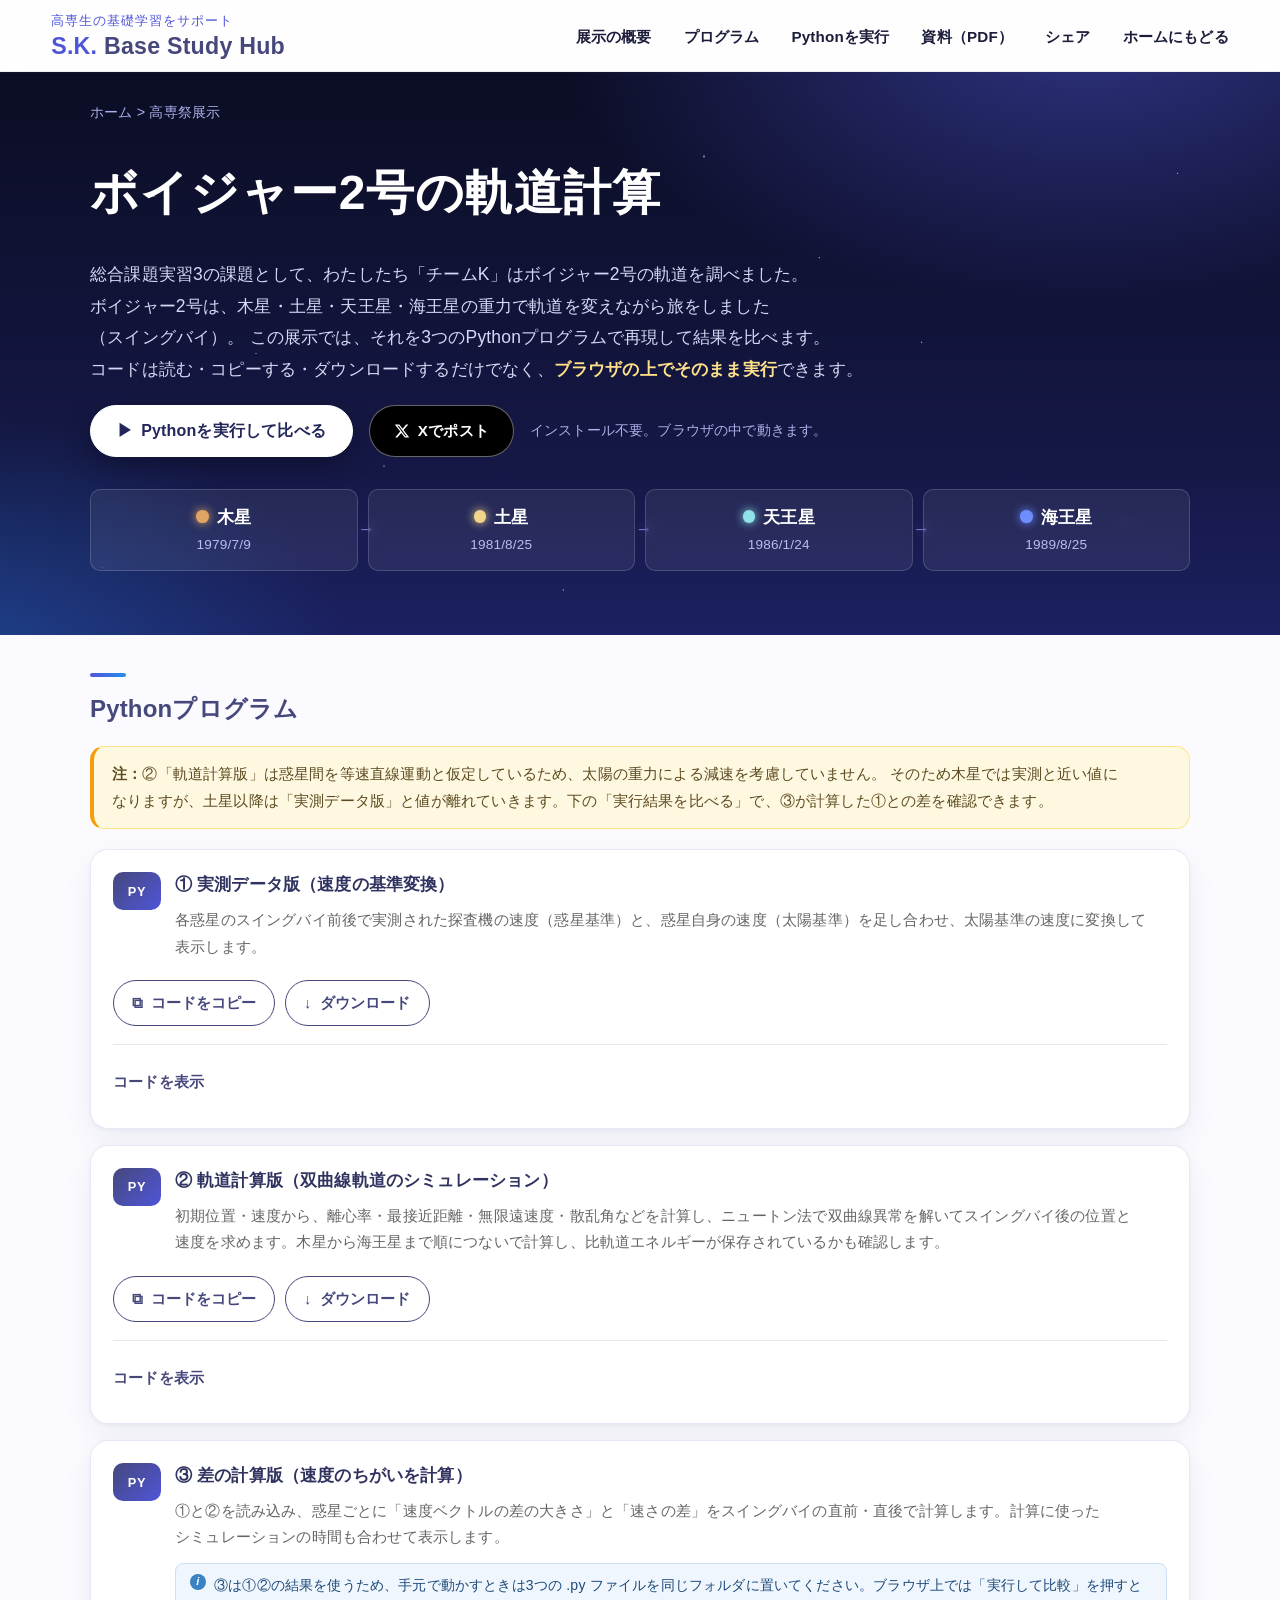
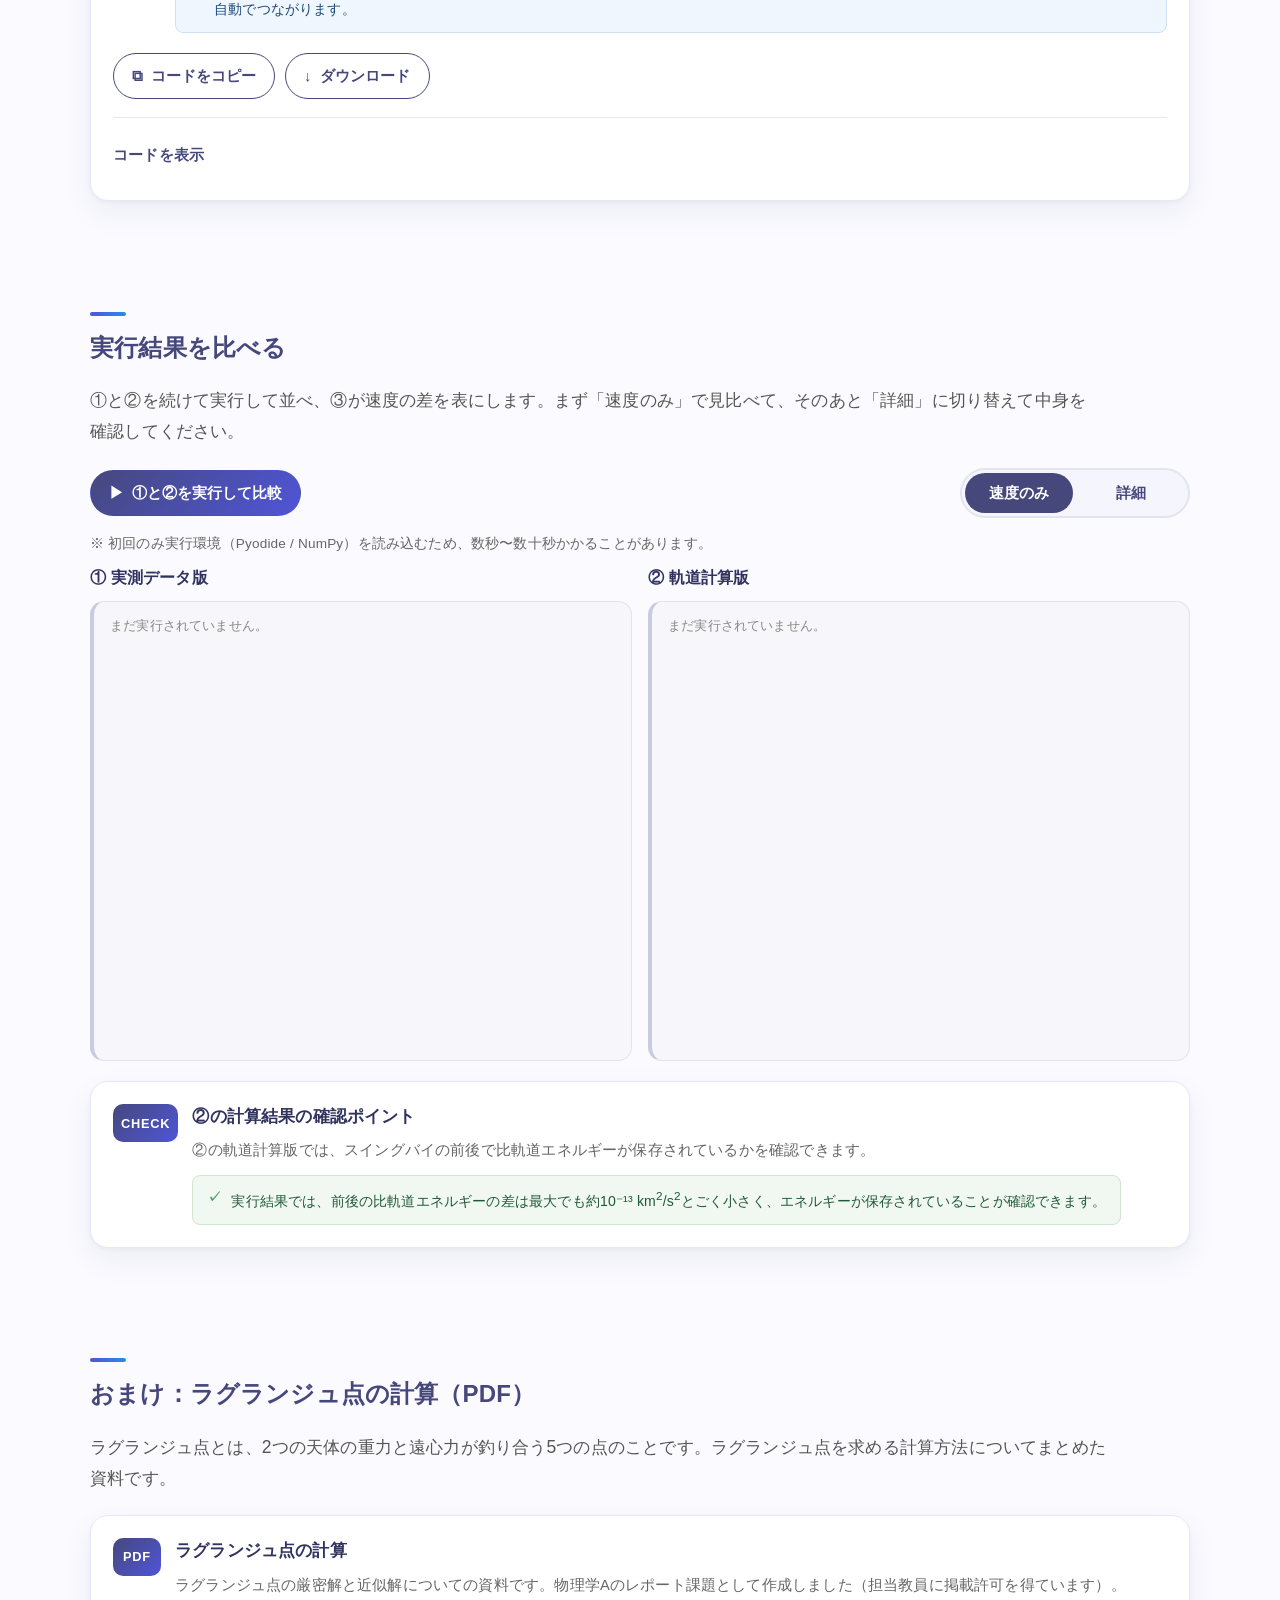
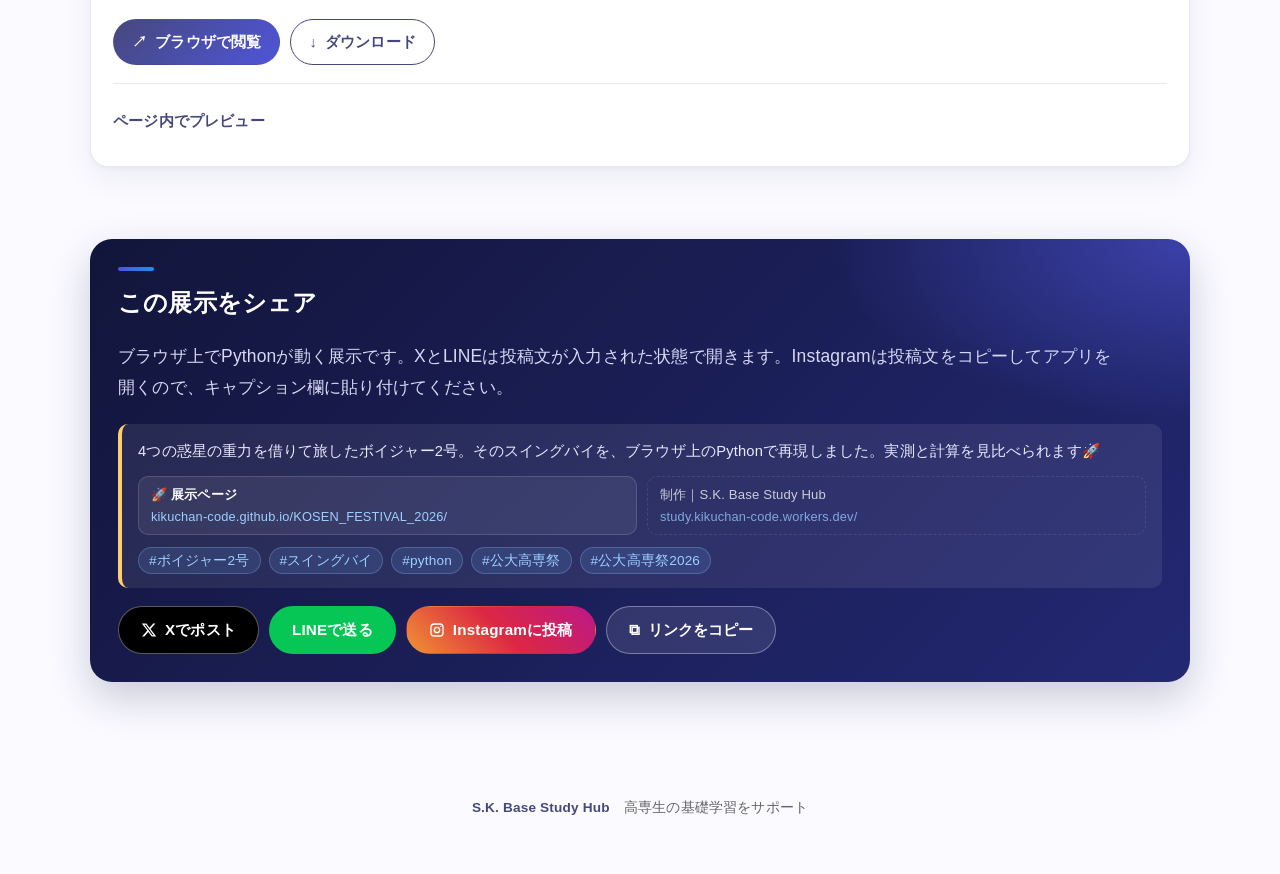
==== commit 0698bb19: "細部修正" ====
--- a/index.html
+++ b/index.html
@@ -299,7 +299,7 @@
                             <p class="share-title">この結果をシェア</p>
                             <p class="section-description", style = "font-size:smaller">XとLINEは投稿文が入力された状態で開きます。Instagramは投稿文をコピーしてアプリを開くので、キャプション欄に貼り付けてください。</p>
                             <blockquote class="share-preview" data-share-preview></blockquote>
-                            <div class="share-actions"><a class="share-btn share-x" data-share-target="x" href="https://x.com/intent/post" target="_blank" rel="noopener noreferrer"><svg viewBox="0 0 24 24" width="16" height="16" aria-hidden="true" fill="currentColor"><path d="M18.244 2.25h3.308l-7.227 8.26 8.502 11.24H16.17l-5.214-6.817L4.99 21.75H1.68l7.73-8.835L1.254 2.25H8.08l4.713 6.231zm-1.161 17.52h1.833L7.084 4.126H5.117z"/></svg><span>Xでポスト</span></a><a class="share-btn share-line" data-share-target="line" href="https://line.me/R/share" target="_blank" rel="noopener noreferrer"><span>LINEで送る</span></a><a class="share-btn share-ig" data-share-target="instagram" href="https://www.instagram.com/" target="_blank" rel="noopener noreferrer"><svg viewBox="0 0 24 24" width="16" height="16" aria-hidden="true" fill="none" stroke="currentColor" stroke-width="2"><rect x="3" y="3" width="18" height="18" rx="5"/><circle cx="12" cy="12" r="4"/><circle cx="17.5" cy="6.5" r="1" fill="currentColor" stroke="none"/></svg><span>Instagramに投稿</span></a><button type="button" class="share-btn share-ghost" data-share-target="copy"><span aria-hidden="true">⧉</span><span>リンクをコピー</span></button><button type="button" class="share-btn share-ghost" data-share-target="native" hidden><span aria-hidden="true">↗</span><span>その他のアプリで共有</span></button></div>
+                            <div class="share-actions"><a class="share-btn share-x" data-share-target="x" href="https://x.com/intent/post" target="_blank" rel="noopener noreferrer"><svg viewBox="0 0 24 24" width="16" height="16" aria-hidden="true" fill="currentColor"><path d="M18.244 2.25h3.308l-7.227 8.26 8.502 11.24H16.17l-5.214-6.817L4.99 21.75H1.68l7.73-8.835L1.254 2.25H8.08l4.713 6.231zm-1.161 17.52h1.833L7.084 4.126H5.117z"/></svg><span>Xでポスト</span></a><a class="share-btn share-line" data-share-target="line" href="https://line.me/R/share" target="_blank" rel="noopener noreferrer"><span>LINEで送る</span></a><a class="share-btn share-ig" data-share-target="instagram" href="https://www.instagram.com/" target="_blank" rel="noopener noreferrer"><svg viewBox="0 0 24 24" width="16" height="16" aria-hidden="true" fill="none" stroke="currentColor" stroke-width="2"><rect x="3" y="3" width="18" height="18" rx="5"/><circle cx="12" cy="12" r="4"/><circle cx="17.5" cy="6.5" r="1" fill="currentColor" stroke="none"/></svg><span>Instagramに投稿</span></a><button type="button" class="share-btn share-ghost" data-share-target="copy" data-share-target="native"><span aria-hidden="true">⧉</span><span>リンクをコピー</span></button><button type="button" class="share-btn share-ghost" data-share-target="native" hidden><span aria-hidden="true">↗</span><span>その他のアプリで共有</span></button></div>
                         </div>
 
                         <div class="diff-guide">
@@ -428,7 +428,7 @@
                     <h3 class="category-title">この展示をシェア</h3>
                     <p class="section-description">ブラウザ上でPythonが動く展示です。XとLINEは投稿文が入力された状態で開きます。Instagramは投稿文をコピーしてアプリを開くので、キャプション欄に貼り付けてください。</p>
                     <blockquote class="share-preview" data-share-preview></blockquote>
-                    <div class="share-actions"><a class="share-btn share-x" data-share-target="x" href="https://x.com/intent/post" target="_blank" rel="noopener noreferrer"><svg viewBox="0 0 24 24" width="16" height="16" aria-hidden="true" fill="currentColor"><path d="M18.244 2.25h3.308l-7.227 8.26 8.502 11.24H16.17l-5.214-6.817L4.99 21.75H1.68l7.73-8.835L1.254 2.25H8.08l4.713 6.231zm-1.161 17.52h1.833L7.084 4.126H5.117z"/></svg><span>Xでポスト</span></a><a class="share-btn share-line" data-share-target="line" href="https://line.me/R/share" target="_blank" rel="noopener noreferrer"><span>LINEで送る</span></a><a class="share-btn share-ig" data-share-target="instagram" href="https://www.instagram.com/" target="_blank" rel="noopener noreferrer"><svg viewBox="0 0 24 24" width="16" height="16" aria-hidden="true" fill="none" stroke="currentColor" stroke-width="2"><rect x="3" y="3" width="18" height="18" rx="5"/><circle cx="12" cy="12" r="4"/><circle cx="17.5" cy="6.5" r="1" fill="currentColor" stroke="none"/></svg><span>Instagramに投稿</span></a><button type="button" class="share-btn share-ghost" data-share-target="copy"><span aria-hidden="true">⧉</span><span>リンクをコピー</span></button><button type="button" class="share-btn share-ghost" data-share-target="native" hidden><span aria-hidden="true">↗</span><span>その他のアプリで共有</span></button></div>
+                    <div class="share-actions"><a class="share-btn share-x" data-share-target="x" href="https://x.com/intent/post" target="_blank" rel="noopener noreferrer"><svg viewBox="0 0 24 24" width="16" height="16" aria-hidden="true" fill="currentColor"><path d="M18.244 2.25h3.308l-7.227 8.26 8.502 11.24H16.17l-5.214-6.817L4.99 21.75H1.68l7.73-8.835L1.254 2.25H8.08l4.713 6.231zm-1.161 17.52h1.833L7.084 4.126H5.117z"/></svg><span>Xでポスト</span></a><a class="share-btn share-line" data-share-target="line" href="https://line.me/R/share" target="_blank" rel="noopener noreferrer"><span>LINEで送る</span></a><a class="share-btn share-ig" data-share-target="instagram" href="https://www.instagram.com/" target="_blank" rel="noopener noreferrer"><svg viewBox="0 0 24 24" width="16" height="16" aria-hidden="true" fill="none" stroke="currentColor" stroke-width="2"><rect x="3" y="3" width="18" height="18" rx="5"/><circle cx="12" cy="12" r="4"/><circle cx="17.5" cy="6.5" r="1" fill="currentColor" stroke="none"/></svg><span>Instagramに投稿</span></a><button type="button" class="share-btn share-ghost" data-share-target="copy" data-share-target="native"><span aria-hidden="true">⧉</span><span>リンクをコピー</span></button><button type="button" class="share-btn share-ghost" data-share-target="native" hidden><span aria-hidden="true">↗</span><span>その他のアプリで共有</span></button></div>
                 </div>
             </div>
         </section>
--- a/style.css
+++ b/style.css
@@ -1,4 +1,3 @@
-
 :root {
     --color-main: #46487c;
     --color-accent: #4f55d8;
@@ -222,7 +221,7 @@
         gap: 0;
     }
 
-    .nav-list li + li {
+    .nav-list li+li {
         border-top: 1px solid #eef0f6;
     }
 
@@ -256,10 +255,8 @@
     display: inline-block;
     margin: .3em 0;
     font-size: clamp(2rem, 4vw, 3rem);
-    background: linear-gradient(
-        transparent 75%,
-        color-mix(in srgb, var(--color-accent-light), #fff 80%) 75%
-    );
+    background: linear-gradient(transparent 75%,
+            color-mix(in srgb, var(--color-accent-light), #fff 80%) 75%);
 }
 
 /* =========================
@@ -506,7 +503,7 @@
     border-radius: 14px;
     box-shadow: 0 5px 18px rgba(35, 39, 85, 0.05);
     transition: box-shadow 0.2s ease,
-                border-color 0.2s ease;
+        border-color 0.2s ease;
 }
 
 @media (hover: hover) {
@@ -600,7 +597,7 @@
     text-align: center;
     text-decoration: none;
     transition: background 0.2s ease,
-                color 0.2s ease;
+        color 0.2s ease;
 }
 
 .btn-primary {
@@ -840,7 +837,9 @@
 
 /* 実行中スピナー */
 @keyframes btn-spin {
-    to { transform: rotate(360deg); }
+    to {
+        transform: rotate(360deg);
+    }
 }
 
 button.btn.is-running::before {
@@ -854,7 +853,7 @@
     animation: btn-spin .8s linear infinite;
 }
 
-button.btn.is-running > [aria-hidden="true"] {
+button.btn.is-running>[aria-hidden="true"] {
     display: none;
 }
 
@@ -1305,11 +1304,30 @@
     color: #aaa;
 }
 
-.diff-0 { background: #e6f5ea; color: #1f5a35; }
-.diff-s { background: #f0f7dc; color: #4b5a1f; }
-.diff-m { background: #fff6d6; color: #6a5412; }
-.diff-l { background: #ffe8cf; color: #7a3f0c; }
-.diff-x { background: #fddede; color: #7a1f1f; }
+.diff-0 {
+    background: #e6f5ea;
+    color: #1f5a35;
+}
+
+.diff-s {
+    background: #f0f7dc;
+    color: #4b5a1f;
+}
+
+.diff-m {
+    background: #fff6d6;
+    color: #6a5412;
+}
+
+.diff-l {
+    background: #ffe8cf;
+    color: #7a3f0c;
+}
+
+.diff-x {
+    background: #fddede;
+    color: #7a1f1f;
+}
 
 .diff-legend {
     display: flex;
@@ -1338,7 +1356,7 @@
     overflow-wrap: anywhere;
 }
 
-.diff-notes li + li {
+.diff-notes li+li {
     margin-top: 4px;
 }
 
@@ -1351,6 +1369,7 @@
 }
 
 @media (max-width: 600px) {
+
     .diff-table th,
     .diff-table td {
         padding: 9px 4px;
@@ -1764,7 +1783,7 @@
     margin: 0;
 }
 
-.diff-final-grid > div {
+.diff-final-grid>div {
     min-width: 0;
     padding: 10px 8px;
     text-align: center;
@@ -1838,161 +1857,189 @@
 }
 
 /* Voyager swing-by speed-difference guide */
-        /* 速度の差の表：説明を短く整理し、詳細は折りたたむ */
-        .diff-guide-intro {
-            margin: 0 0 12px;
-            color: #444;
-            font-size: .9rem;
-            line-height: 1.75;
-        }
-
-        .diff-guide-list .diff-concept {
-            padding: 11px 12px;
-            border: 1px solid #e1e3ef;
-            border-radius: 9px;
-            background: #fafaff;
-        }
-
-        .diff-detail-content {
-            padding: 8px 0 2px;
-            color: #444;
-            font-size: .88rem;
-            line-height: 1.75;
-        }
-
-        .diff-detail-block + .diff-detail-block {
-            margin-top: 16px;
-            padding-top: 14px;
-            border-top: 1px solid #e7e8f0;
-        }
-
-        .diff-detail-block h6 {
-            margin: 0 0 6px;
-            color: #46487c;
-            font-size: .92rem;
-        }
-
-        .diff-detail-block p {
-            margin: 6px 0;
-        }
-
-        .diff-formula {
-            padding: 8px 12px;
-            border-radius: 7px;
-            background: #f0f2fb;
-            font-family: system-ui, -apple-system, BlinkMacSystemFont, "Segoe UI", sans-serif;
-            font-size: 1rem;
-            font-weight: 600;
-            font-variant-numeric: lining-nums;
-            text-align: center;
-        }
-
-        /* <var> の既定の斜体を抑え、Sans 体で統一 */
-        .diff-formula var {
-            font-family: inherit;
-            font-style: normal;
-        }
-
-        /* 軽量なベクトル矢印：外部フォントや数式ライブラリは不要 */
-        .diff-vector {
-            position: relative;
-            display: inline-block;
-            padding: .12em .02em 0;
-            font-style: normal;
-            line-height: 1;
-            white-space: nowrap;
-        }
-
-        .diff-vector::before {
-            content: "";
-            position: absolute;
-            left: 0;
-            right: -0.04em;
-            top: 0;
-            border-top: 1.3px solid currentColor;
-        }
-
-        .diff-vector::after {
-            content: "";
-            position: absolute;
-            top: -0.17em;
-            right: -0.04em;
-            width: 0;
-            height: 0;
-            border-top: .18em solid transparent;
-            border-bottom: .18em solid transparent;
-            border-left: .28em solid currentColor;
-            transform: scale(.72);
-            transform-origin: right center;
-        }
-
-        .diff-vector sub {
-            font-size: .68em;
-            line-height: 0;
-            vertical-align: -.25em;
-        }
-
-        .diff-example-results {
-            display: grid;
-            grid-template-columns: repeat(2, minmax(0, 1fr));
-            gap: 10px;
-            margin: 10px 0;
-        }
-
-        .diff-example-results > div {
-            display: flex;
-            flex-direction: column;
-            gap: 4px;
-            padding: 12px;
-            border: 1px solid #e1e3ef;
-            border-radius: 9px;
-            background: #fff;
-        }
-
-        .diff-example-results span {
-            color: #46487c;
-            font-weight: 700;
-        }
-
-        .diff-example-results strong {
-            font-size: 1.15rem;
-            line-height: 1.4;
-        }
-
-        .diff-example-results small {
-            color: #666;
-            line-height: 1.6;
-        }
-
-        @media (max-width: 600px) {
-            .diff-example-results {
-                grid-template-columns: 1fr;
-            }
-        }
+/* 速度の差の表：説明を短く整理し、詳細は折りたたむ */
+.diff-guide-intro {
+    margin: 0 0 12px;
+    color: #444;
+    font-size: .9rem;
+    line-height: 1.75;
+}
+
+.diff-guide-list .diff-concept {
+    padding: 11px 12px;
+    border: 1px solid #e1e3ef;
+    border-radius: 9px;
+    background: #fafaff;
+}
+
+.diff-detail-content {
+    padding: 8px 0 2px;
+    color: #444;
+    font-size: .88rem;
+    line-height: 1.75;
+}
+
+.diff-detail-block+.diff-detail-block {
+    margin-top: 16px;
+    padding-top: 14px;
+    border-top: 1px solid #e7e8f0;
+}
+
+.diff-detail-block h6 {
+    margin: 0 0 6px;
+    color: #46487c;
+    font-size: .92rem;
+}
+
+.diff-detail-block p {
+    margin: 6px 0;
+}
+
+.diff-formula {
+    padding: 8px 12px;
+    border-radius: 7px;
+    background: #f0f2fb;
+    font-family: system-ui, -apple-system, BlinkMacSystemFont, "Segoe UI", sans-serif;
+    font-size: 1rem;
+    font-weight: 600;
+    font-variant-numeric: lining-nums;
+    text-align: center;
+}
+
+/* <var> の既定の斜体を抑え、Sans 体で統一 */
+.diff-formula var {
+    font-family: inherit;
+    font-style: normal;
+}
+
+/* 軽量なベクトル矢印：外部フォントや数式ライブラリは不要 */
+.diff-vector {
+    position: relative;
+    display: inline-block;
+    padding: .12em .02em 0;
+    font-style: normal;
+    line-height: 1;
+    white-space: nowrap;
+}
+
+.diff-vector::before {
+    content: "";
+    position: absolute;
+    left: 0;
+    right: -0.04em;
+    top: 0;
+    border-top: 1.3px solid currentColor;
+}
+
+.diff-vector::after {
+    content: "";
+    position: absolute;
+    top: -0.17em;
+    right: -0.04em;
+    width: 0;
+    height: 0;
+    border-top: .18em solid transparent;
+    border-bottom: .18em solid transparent;
+    border-left: .28em solid currentColor;
+    transform: scale(.72);
+    transform-origin: right center;
+}
+
+.diff-vector sub {
+    font-size: .68em;
+    line-height: 0;
+    vertical-align: -.25em;
+}
+
+.diff-example-results {
+    display: grid;
+    grid-template-columns: repeat(2, minmax(0, 1fr));
+    gap: 10px;
+    margin: 10px 0;
+}
+
+.diff-example-results>div {
+    display: flex;
+    flex-direction: column;
+    gap: 4px;
+    padding: 12px;
+    border: 1px solid #e1e3ef;
+    border-radius: 9px;
+    background: #fff;
+}
+
+.diff-example-results span {
+    color: #46487c;
+    font-weight: 700;
+}
+
+.diff-example-results strong {
+    font-size: 1.15rem;
+    line-height: 1.4;
+}
+
+.diff-example-results small {
+    color: #666;
+    line-height: 1.6;
+}
+
+@media (max-width: 600px) {
+    .diff-example-results {
+        grid-template-columns: 1fr;
+    }
+}
 
 
 /* ==========================================================================
    Refinement（デザインの洗練・シェア）
    ========================================================================== */
 
-:root { --header-height: 72px; --ink: #1b1d3a; --space: #0b0d24; }
-
-body { color: var(--ink); background: #fafaff; letter-spacing: .01em; }
-.header { background: rgba(255,255,255,.82); box-shadow: 0 1px 0 rgba(70,72,124,.08); }
-.header-inner { min-height: 68px; }
-.logo-title { font-size: 1.45rem; letter-spacing: .01em; }
+:root {
+    --header-height: 72px;
+    --ink: #1b1d3a;
+    --space: #0b0d24;
+}
+
+body {
+    color: var(--ink);
+    background: #fafaff;
+    letter-spacing: .01em;
+}
+
+.header {
+    background: rgba(255, 255, 255, .82);
+    box-shadow: 0 1px 0 rgba(70, 72, 124, .08);
+}
+
+.header-inner {
+    min-height: 68px;
+}
+
+.logo-title {
+    font-size: 1.45rem;
+    letter-spacing: .01em;
+}
 
 /* Hero：宇宙をイメージした背景 */
 .hero {
-    position: relative; isolation: isolate; overflow: hidden;
-    padding-top: 28px; padding-bottom: 64px; color: #fff;
+    position: relative;
+    isolation: isolate;
+    overflow: hidden;
+    padding-top: 28px;
+    padding-bottom: 64px;
+    color: #fff;
     background:
-        radial-gradient(900px 480px at 85% -10%, rgba(79,85,216,.55), transparent 60%),
-        radial-gradient(700px 420px at -5% 105%, rgba(37,141,236,.32), transparent 60%),
+        radial-gradient(900px 480px at 85% -10%, rgba(79, 85, 216, .55), transparent 60%),
+        radial-gradient(700px 420px at -5% 105%, rgba(37, 141, 236, .32), transparent 60%),
         linear-gradient(180deg, #0b0d24 0%, #151846 70%, #1c2060 100%);
 }
+
 .hero::before {
-    content: ""; position: absolute; inset: 0; z-index: -1; opacity: .85;
+    content: "";
+    position: absolute;
+    inset: 0;
+    z-index: -1;
+    opacity: .85;
     background:
         radial-gradient(1.5px 1.5px at 12% 22%, #fff, transparent), radial-gradient(1px 1px at 30% 70%, #fff, transparent),
         radial-gradient(1.5px 1.5px at 55% 15%, #cfd4ff, transparent), radial-gradient(1px 1px at 72% 48%, #fff, transparent),
@@ -2000,150 +2047,518 @@
         radial-gradient(1px 1px at 8% 88%, #fff, transparent), radial-gradient(1px 1px at 44% 92%, #fff, transparent),
         radial-gradient(1px 1px at 64% 33%, #fff, transparent), radial-gradient(1px 1px at 20% 50%, #cfd4ff, transparent);
 }
-.hero .breadcrumb, .hero .breadcrumb a { color: #aab0e8; }
-.hero .section-title { color: #fff; background: none; font-weight: 800; letter-spacing: .02em; }
-.hero .section-description { max-width: 46em; color: #d6d9f5; }
-.hero .section-description strong { color: #ffe08a; }
-.hero .run-cta-note { color: #aab0e8; }
-.hero .btn-primary { color: #23265a; background: #fff; border-color: #fff; box-shadow: 0 8px 24px rgba(0,0,0,.28); }
-.hero .run-cta-btn { border-radius: 999px; }
+
+.hero .breadcrumb,
+.hero .breadcrumb a {
+    color: #aab0e8;
+}
+
+.hero .section-title {
+    color: #fff;
+    background: none;
+    font-weight: 800;
+    letter-spacing: .02em;
+}
+
+.hero .section-description {
+    max-width: 46em;
+    color: #d6d9f5;
+}
+
+.hero .section-description strong {
+    color: #ffe08a;
+}
+
+.hero .run-cta-note {
+    color: #aab0e8;
+}
+
+.hero .btn-primary {
+    color: #23265a;
+    background: #fff;
+    border-color: #fff;
+    box-shadow: 0 8px 24px rgba(0, 0, 0, .28);
+}
+
+.hero .run-cta-btn {
+    border-radius: 999px;
+}
 
 /* 最接近日タイムライン（航路のイメージ） */
-.flyby-timeline { position: relative; margin-top: 32px; }
-.flyby-timeline li { background: rgba(255,255,255,.07); border-color: rgba(255,255,255,.16); backdrop-filter: blur(6px); -webkit-backdrop-filter: blur(6px); }
-.flyby-timeline li:not(:last-child)::after { color: #9fa4ff; background: #1a1d52; }
-.flyby-planet { color: #fff; }
-.flyby-date { color: #b9bdf0; font-variant-numeric: tabular-nums; }
+.flyby-timeline {
+    position: relative;
+    margin-top: 32px;
+}
+
+.flyby-timeline li {
+    background: rgba(255, 255, 255, .07);
+    border-color: rgba(255, 255, 255, .16);
+    backdrop-filter: blur(6px);
+    -webkit-backdrop-filter: blur(6px);
+}
+
+.flyby-timeline li:not(:last-child)::after {
+    color: #9fa4ff;
+    background: #1a1d52;
+}
+
+.flyby-planet {
+    color: #fff;
+}
+
+.flyby-date {
+    color: #b9bdf0;
+    font-variant-numeric: tabular-nums;
+}
+
 .flyby-planet::before {
-    content: ""; display: inline-block; width: .72em; height: .72em; margin-right: .45em;
-    border-radius: 50%; background: var(--dot); box-shadow: 0 0 10px var(--dot);
-}
-.flyby-timeline li:nth-child(1) { --dot: #e0a465; }
-.flyby-timeline li:nth-child(2) { --dot: #f0d58a; }
-.flyby-timeline li:nth-child(3) { --dot: #8fe3e8; }
-.flyby-timeline li:nth-child(4) { --dot: #6f8dff; }
+    content: "";
+    display: inline-block;
+    width: .72em;
+    height: .72em;
+    margin-right: .45em;
+    border-radius: 50%;
+    background: var(--dot);
+    box-shadow: 0 0 10px var(--dot);
+}
+
+.flyby-timeline li:nth-child(1) {
+    --dot: #e0a465;
+}
+
+.flyby-timeline li:nth-child(2) {
+    --dot: #f0d58a;
+}
+
+.flyby-timeline li:nth-child(3) {
+    --dot: #8fe3e8;
+}
+
+.flyby-timeline li:nth-child(4) {
+    --dot: #6f8dff;
+}
 
 /* 見出し・カード・ボタン */
-.category-title { margin-top: 2.4rem; font-size: 1.5rem; font-weight: 800; border-left: 0; padding-left: 0; }
-.category-title::before { content: ""; display: block; width: 36px; height: 4px; margin-bottom: 10px; border-radius: 4px; background: linear-gradient(90deg, var(--color-accent), var(--color-accent-light)); }
-.content-card { border-radius: 18px; border-color: #e6e8f5; box-shadow: 0 2px 4px rgba(35,39,85,.04), 0 12px 32px rgba(35,39,85,.06); }
-.content-badge { color: #fff; background: linear-gradient(135deg, #46487c, #4f55d8); border-radius: 10px; letter-spacing: .06em; }
-.btn { border-radius: 999px; font-weight: 700; }
-.btn-primary { background: linear-gradient(135deg, #46487c, #4f55d8); border-color: transparent; }
-.note-box { border-radius: 14px; }
-.code-block { border-radius: 12px; box-shadow: inset 0 0 0 1px rgba(255,255,255,.06); }
-.compare-out, .diff-final, .diff-guide, .diff-scroll { border-radius: 14px; }
-.compare-pairs, .compare-tabs { box-shadow: inset 0 0 0 1px #e1e3ef; }
-.diff-scroll { background: #fff; }
+.category-title {
+    margin-top: 2.4rem;
+    font-size: 1.5rem;
+    font-weight: 800;
+    border-left: 0;
+    padding-left: 0;
+}
+
+.category-title::before {
+    content: "";
+    display: block;
+    width: 36px;
+    height: 4px;
+    margin-bottom: 10px;
+    border-radius: 4px;
+    background: linear-gradient(90deg, var(--color-accent), var(--color-accent-light));
+}
+
+.content-card {
+    border-radius: 18px;
+    border-color: #e6e8f5;
+    box-shadow: 0 2px 4px rgba(35, 39, 85, .04), 0 12px 32px rgba(35, 39, 85, .06);
+}
+
+.content-badge {
+    color: #fff;
+    background: linear-gradient(135deg, #46487c, #4f55d8);
+    border-radius: 10px;
+    letter-spacing: .06em;
+}
+
+.btn {
+    border-radius: 999px;
+    font-weight: 700;
+}
+
+.btn-primary {
+    background: linear-gradient(135deg, #46487c, #4f55d8);
+    border-color: transparent;
+}
+
+.note-box {
+    border-radius: 14px;
+}
+
+.code-block {
+    border-radius: 12px;
+    box-shadow: inset 0 0 0 1px rgba(255, 255, 255, .06);
+}
+
+.compare-out,
+.diff-final,
+.diff-guide,
+.diff-scroll {
+    border-radius: 14px;
+}
+
+.compare-pairs,
+.compare-tabs {
+    box-shadow: inset 0 0 0 1px #e1e3ef;
+}
+
+.diff-scroll {
+    background: #fff;
+}
 
 /* シェア */
 .share-card {
-    padding: 28px; border-radius: 22px; color: #fff;
-    background: radial-gradient(600px 300px at 100% 0, rgba(79,85,216,.6), transparent 60%), linear-gradient(135deg, #12153a, #232873);
-    box-shadow: 0 16px 40px rgba(35,39,85,.22);
-}
-.share-card .category-title { margin-top: 0; color: #fff; }
-.share-card .section-description { color: #d6d9f5; }
-.share-title { margin: 0 0 10px; font-weight: 800; color: #fff; }
-.share-result { margin-top: 16px; padding: 18px 20px; }
-.share-result[hidden] { display: none; }
+    padding: 28px;
+    border-radius: 22px;
+    color: #fff;
+    background: radial-gradient(600px 300px at 100% 0, rgba(79, 85, 216, .6), transparent 60%), linear-gradient(135deg, #12153a, #232873);
+    box-shadow: 0 16px 40px rgba(35, 39, 85, .22);
+}
+
+.share-card .category-title {
+    margin-top: 0;
+    color: #fff;
+}
+
+.share-card .section-description {
+    color: #d6d9f5;
+}
+
+.share-title {
+    margin: 0 0 10px;
+    font-weight: 800;
+    color: #fff;
+}
+
+.share-result {
+    margin-top: 16px;
+    padding: 18px 20px;
+}
+
+.share-result[hidden] {
+    display: none;
+}
+
 .share-preview {
-    margin: 0 0 18px; padding: 14px 16px; overflow-wrap: anywhere;
-    color: #e8eaff; font-size: .92rem; line-height: 1.8;
-    background: rgba(255,255,255,.08); border-left: 4px solid #ffcf6b; border-radius: 10px;
-}
-.share-preview-text { margin: 0; white-space: pre-line; }
+    margin: 0 0 18px;
+    padding: 14px 16px;
+    overflow-wrap: anywhere;
+    color: #e8eaff;
+    font-size: .92rem;
+    line-height: 1.8;
+    background: rgba(255, 255, 255, .08);
+    border-left: 4px solid #ffcf6b;
+    border-radius: 10px;
+}
+
+.share-preview-text {
+    margin: 0;
+    white-space: pre-line;
+}
 
 /* 展示ページと大元のサイトを、同じ形のカードで並べる */
 .share-preview-links {
-    display: grid; grid-template-columns: repeat(auto-fit, minmax(230px, 1fr)); gap: 10px;
-    margin: 12px 0 0; padding: 0; list-style: none;
-}
+    display: grid;
+    grid-template-columns: repeat(auto-fit, minmax(230px, 1fr));
+    gap: 10px;
+    margin: 12px 0 0;
+    padding: 0;
+    list-style: none;
+}
+
 .share-preview-link {
-    display: flex; flex-direction: column; gap: 2px; min-width: 0;
-    padding: 8px 12px; background: rgba(255,255,255,.07); border: 1px solid rgba(255,255,255,.14); border-radius: 10px;
-}
-.share-preview-label { font-size: .82rem; font-weight: 700; color: #fff; line-height: 1.5; }
-.share-preview-url { font-size: .8rem; line-height: 1.5; color: #9ccfff; }
+    display: flex;
+    flex-direction: column;
+    gap: 2px;
+    min-width: 0;
+    padding: 8px 12px;
+    background: rgba(255, 255, 255, .07);
+    border: 1px solid rgba(255, 255, 255, .14);
+    border-radius: 10px;
+}
+
+.share-preview-label {
+    font-size: .82rem;
+    font-weight: 700;
+    color: #fff;
+    line-height: 1.5;
+}
+
+.share-preview-url {
+    font-size: .8rem;
+    line-height: 1.5;
+    color: #9ccfff;
+}
 
 /* ハッシュタグ：折り返しても揃うチップ表示 */
-.share-tags { display: flex; flex-wrap: wrap; gap: 6px 8px; margin: 12px 0 0; padding: 0; list-style: none; }
+.share-tags {
+    display: flex;
+    flex-wrap: wrap;
+    gap: 6px 8px;
+    margin: 12px 0 0;
+    padding: 0;
+    list-style: none;
+}
+
 .share-tags li {
-    padding: 1px 10px; color: #9ccfff; font-size: .85rem; line-height: 1.7; white-space: nowrap;
-    background: rgba(112,176,255,.14); border: 1px solid rgba(156,207,255,.25); border-radius: 999px;
-}
-.share-actions { display: flex; flex-wrap: wrap; gap: 10px; }
+    padding: 1px 10px;
+    color: #9ccfff;
+    font-size: .85rem;
+    line-height: 1.7;
+    white-space: nowrap;
+    background: rgba(112, 176, 255, .14);
+    border: 1px solid rgba(156, 207, 255, .25);
+    border-radius: 999px;
+}
+
+.share-actions {
+    display: flex;
+    flex-wrap: wrap;
+    gap: 10px;
+}
+
 .share-btn {
-    display: inline-flex; align-items: center; justify-content: center; gap: 8px; min-height: 48px; padding: 10px 22px;
-    border: 1px solid transparent; border-radius: 999px; font: inherit; font-size: .95rem; font-weight: 700;
-    cursor: pointer; text-align: center; transition: transform .15s ease, filter .15s ease;
-}
-.share-btn[hidden] { display: none; }
-.share-btn { text-decoration: none; line-height: 1.3; }
-.share-btn > span { min-width: 0; }
-.share-x { color: #fff; background: #000; border-color: rgba(255,255,255,.35); }
-.share-line { color: #fff; background: #06c755; }
-.share-ig { color: #fff; background: linear-gradient(45deg, #f09433, #dc2743 50%, #bc1888); }
+    display: inline-flex;
+    align-items: center;
+    justify-content: center;
+    gap: 8px;
+    min-height: 48px;
+    padding: 10px 22px;
+    border: 1px solid transparent;
+    border-radius: 999px;
+    font: inherit;
+    font-size: .95rem;
+    font-weight: 700;
+    cursor: pointer;
+    text-align: center;
+    transition: transform .15s ease, filter .15s ease;
+}
+
+.share-btn[hidden] {
+    display: none;
+}
+
+.share-btn {
+    text-decoration: none;
+    line-height: 1.3;
+}
+
+.share-btn>span {
+    min-width: 0;
+}
+
+.share-x {
+    color: #fff;
+    background: #000;
+    border-color: rgba(255, 255, 255, .35);
+}
+
+.share-line {
+    color: #fff;
+    background: #06c755;
+}
+
+.share-ig {
+    color: #fff;
+    background: linear-gradient(45deg, #f09433, #dc2743 50%, #bc1888);
+}
+
 /* 制作元（大元のサイト）はさりげなく：2つ目のリンクカードは控えめに */
-.share-preview-link:nth-child(2) { background: transparent; border-style: dashed; opacity: .75; }
-.share-preview-link:nth-child(2) .share-preview-label { font-weight: 500; }
-.share-ghost { color: #fff; background: rgba(255,255,255,.1); border-color: rgba(255,255,255,.35); }
-.hero .hero-share { color: #fff; background: #000; border: 1px solid rgba(255,255,255,.4); min-height: 52px; padding-inline: 24px; }
-@media (hover: hover) { .share-btn:hover { transform: translateY(-2px); filter: brightness(1.12); } }
-.share-btn:focus-visible { outline: 3px solid #ffcf6b; outline-offset: 3px; }
-
-.site-footer { padding: 28px 16px calc(40px + env(safe-area-inset-bottom, 0px)); text-align: center; color: #666; font-size: .85rem; }
-.site-footer a { color: var(--color-main); font-weight: 700; }
+.share-preview-link:nth-child(2) {
+    background: transparent;
+    border-style: dashed;
+    opacity: .75;
+}
+
+.share-preview-link:nth-child(2) .share-preview-label {
+    font-weight: 500;
+}
+
+.share-ghost {
+    color: #fff;
+    background: rgba(255, 255, 255, .1);
+    border-color: rgba(255, 255, 255, .35);
+}
+
+.hero .hero-share {
+    color: #fff;
+    background: #000;
+    border: 1px solid rgba(255, 255, 255, .4);
+    min-height: 52px;
+    padding-inline: 24px;
+}
+
+@media (hover: hover) {
+    .share-btn:hover {
+        transform: translateY(-2px);
+        filter: brightness(1.12);
+    }
+}
+
+.share-btn:focus-visible {
+    outline: 3px solid #ffcf6b;
+    outline-offset: 3px;
+}
+
+
+.site-footer {
+    padding: 28px 16px calc(40px + env(safe-area-inset-bottom, 0px));
+    text-align: center;
+    color: #666;
+    font-size: .85rem;
+}
+
+.site-footer a {
+    color: var(--color-main);
+    font-weight: 700;
+}
+
 .toast {
-    position: fixed; left: 50%; bottom: calc(24px + env(safe-area-inset-bottom, 0px)); z-index: 10000;
-    padding: 12px 20px; color: #fff; background: rgba(20,22,56,.94); border-radius: 999px; font-size: .9rem;
-    transform: translate(-50%, 20px); opacity: 0; pointer-events: none; transition: .25s ease;
-}
-.toast.show { opacity: 1; transform: translate(-50%, 0); }
+    position: fixed;
+    left: 50%;
+    bottom: calc(24px + env(safe-area-inset-bottom, 0px));
+    z-index: 10000;
+    padding: 12px 20px;
+    color: #fff;
+    background: rgba(20, 22, 56, .94);
+    border-radius: 999px;
+    font-size: .9rem;
+    transform: translate(-50%, 20px);
+    opacity: 0;
+    pointer-events: none;
+    transition: .25s ease;
+}
+
+.toast.show {
+    opacity: 1;
+    transform: translate(-50%, 0);
+}
 
 /* スマホ */
 @media (max-width: 600px) {
-    :root { --header-height: 68px; }
-    .header-inner { min-height: 60px; }
-    .hero { padding-top: 16px; padding-bottom: 44px; }
+    :root {
+        --header-height: 68px;
+    }
+
+    .header-inner {
+        min-height: 60px;
+    }
+
+    .hero {
+        padding-top: 16px;
+        padding-bottom: 44px;
+    }
 
     /* 最接近日は縦の航路にする */
-    .flyby-timeline { grid-template-columns: 1fr; gap: 10px; padding-left: 14px; }
-    .flyby-timeline::before { content: ""; position: absolute; left: 0; top: 18px; bottom: 18px; width: 2px; background: linear-gradient(#e0a465, #f0d58a, #8fe3e8, #6f8dff); border-radius: 2px; }
-    .flyby-timeline li { flex-direction: row; justify-content: space-between; align-items: center; padding: 12px 16px; }
-    .flyby-timeline li:not(:last-child)::after { display: none; }
-    .flyby-timeline li:nth-child(2)::after { display: none; }
-    .flyby-date { font-size: .9rem; }
+    .flyby-timeline {
+        grid-template-columns: 1fr;
+        gap: 10px;
+        padding-left: 14px;
+    }
+
+    .flyby-timeline::before {
+        content: "";
+        position: absolute;
+        left: 0;
+        top: 18px;
+        bottom: 18px;
+        width: 2px;
+        background: linear-gradient(#e0a465, #f0d58a, #8fe3e8, #6f8dff);
+        border-radius: 2px;
+    }
+
+    .flyby-timeline li {
+        flex-direction: row;
+        justify-content: space-between;
+        align-items: center;
+        padding: 12px 16px;
+    }
+
+    .flyby-timeline li:not(:last-child)::after {
+        display: none;
+    }
+
+    .flyby-timeline li:nth-child(2)::after {
+        display: none;
+    }
+
+    .flyby-date {
+        font-size: .9rem;
+    }
 
     /* コピー／ダウンロードは2列で並べる */
-    .action-row { display: grid; grid-template-columns: repeat(2, minmax(0, 1fr)); }
-    .btn { padding-inline: 10px; }
-
-    .share-card { padding: 22px 18px; border-radius: 18px; }
-    .share-actions { display: grid; grid-template-columns: repeat(2, minmax(0, 1fr)); }
-    /* X と「その他のアプリで共有」は横いっぱい、LINE とリンクコピーは半分ずつ */
+    .action-row {
+        display: grid;
+        grid-template-columns: repeat(2, minmax(0, 1fr));
+    }
+
+    .btn {
+        padding-inline: 10px;
+    }
+
+    .share-card {
+        padding: 22px 18px;
+        border-radius: 18px;
+    }
+
+    .share-actions {
+        display: grid;
+        grid-template-columns: repeat(2, minmax(0, 1fr));
+    }
+
+    /* X と「リンクをコピー」、「その他のアプリで共有」は横いっぱい、LINE とインスタは半分ずつ */
     .share-actions .share-x,
-    .share-actions [data-share-target="native"] { grid-column: 1 / -1; }
-    .share-btn { padding-inline: 10px; font-size: .9rem; }
-    .share-preview-links { grid-template-columns: 1fr; }
-    .hero .hero-share { width: 100%; }
+    .share-actions [data-share-target="native"],
+    .share-actions [data-share-target="copy"] {
+        grid-column: 1 / -1;
+    }
+
+    .share-btn {
+        padding-inline: 10px;
+        font-size: .9rem;
+    }
+
+    .share-preview-links {
+        grid-template-columns: 1fr;
+    }
+
+    .hero .hero-share {
+        width: 100%;
+    }
 }
 
 /* とても狭い画面（〜360px）：ボタンを1列にして、文字の折り返しを防ぐ */
 @media (max-width: 360px) {
-    .share-actions { grid-template-columns: 1fr; }
+    .share-actions {
+        grid-template-columns: 1fr;
+    }
 }
 
 
 /* ==========================================================================
    確認ポイントカード（②の計算結果）
    ========================================================================== */
-.check-card { margin-top: 20px; }
-.check-card .content-card-info h4 { margin-bottom: 6px; }
+.check-card {
+    margin-top: 20px;
+}
+
+.check-card .content-card-info h4 {
+    margin-bottom: 6px;
+}
 
 /* スマホ：「①と②を実行して比較」ボタンを横幅いっぱいに */
 @media (max-width: 600px) {
-    .compare-actions { display: block; width: 100%; }
-    .compare-actions .btn { width: 100%; min-height: 54px; font-size: 1rem; }
-    .check-card { margin-top: 16px; }
-}
+    .compare-actions {
+        display: block;
+        width: 100%;
+    }
+
+    .compare-actions .btn {
+        width: 100%;
+        min-height: 54px;
+        font-size: 1rem;
+    }
+
+    .check-card {
+        margin-top: 16px;
+    }
+}
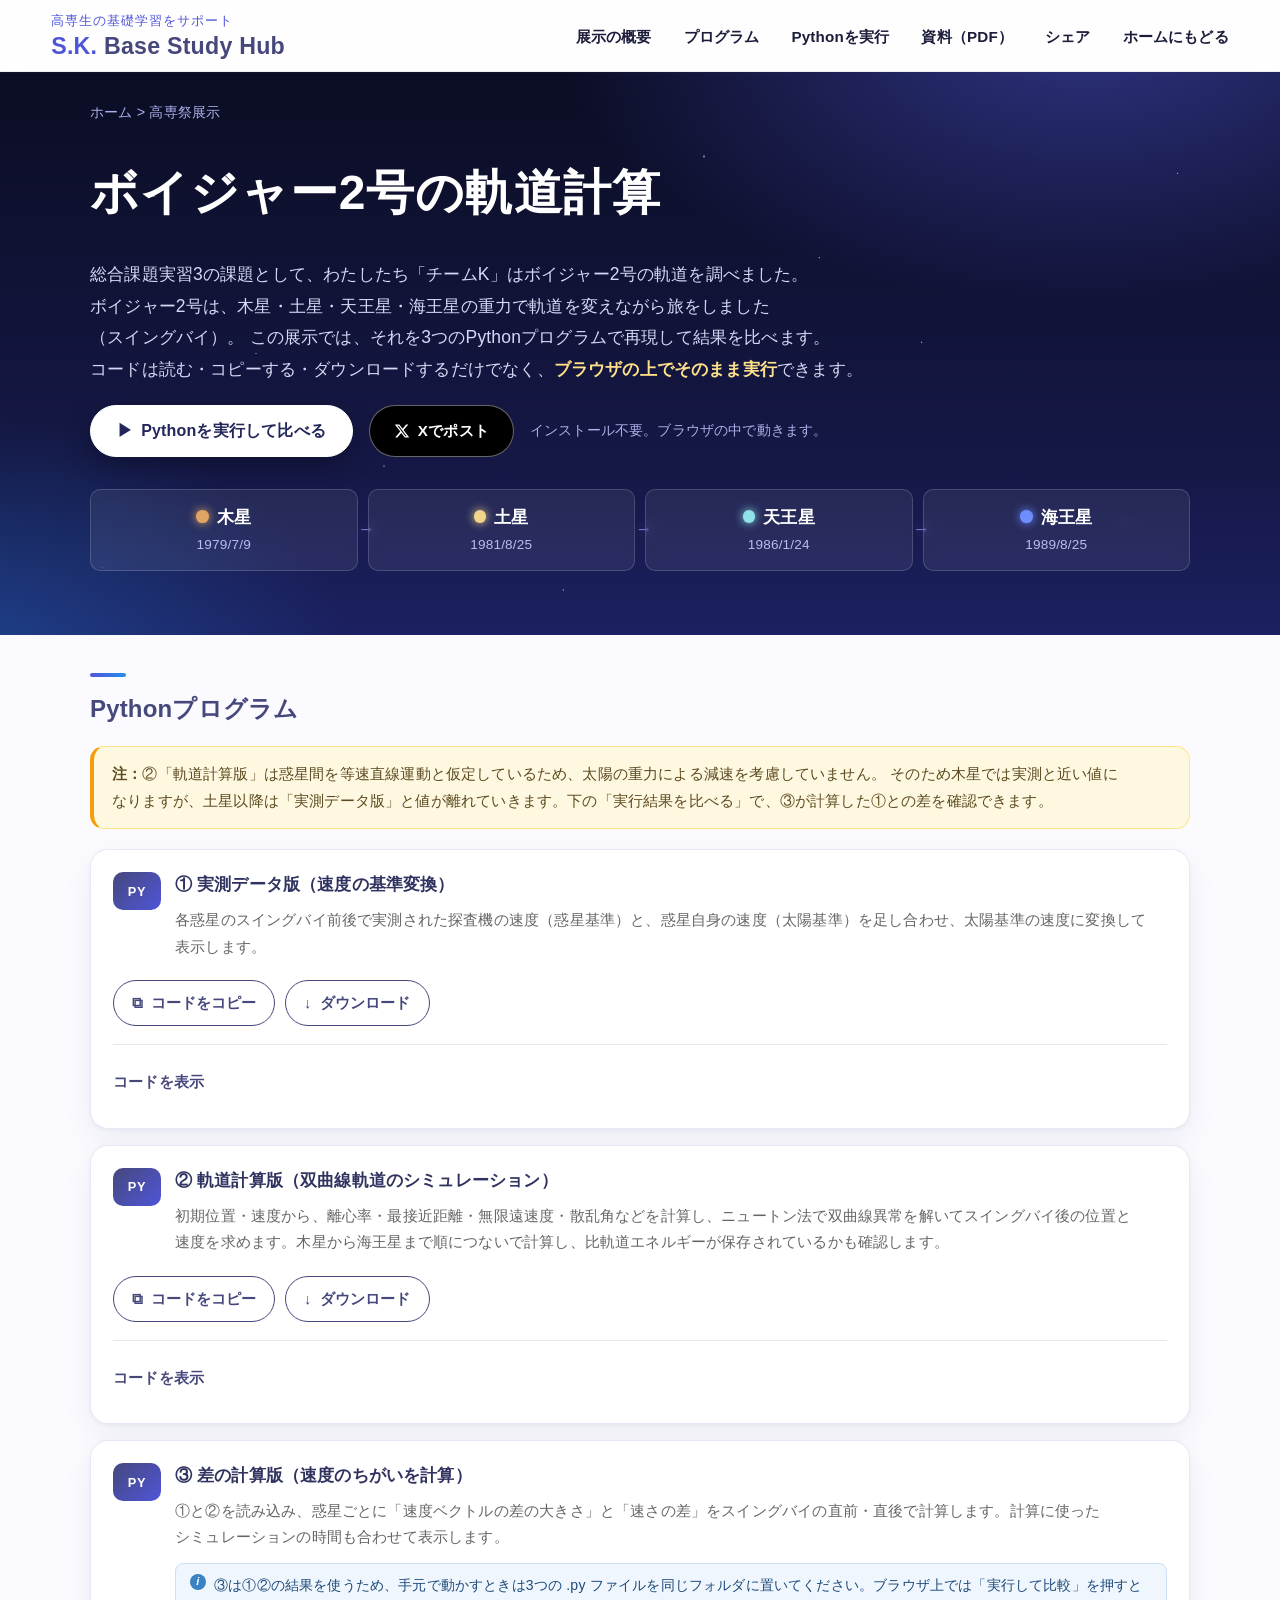
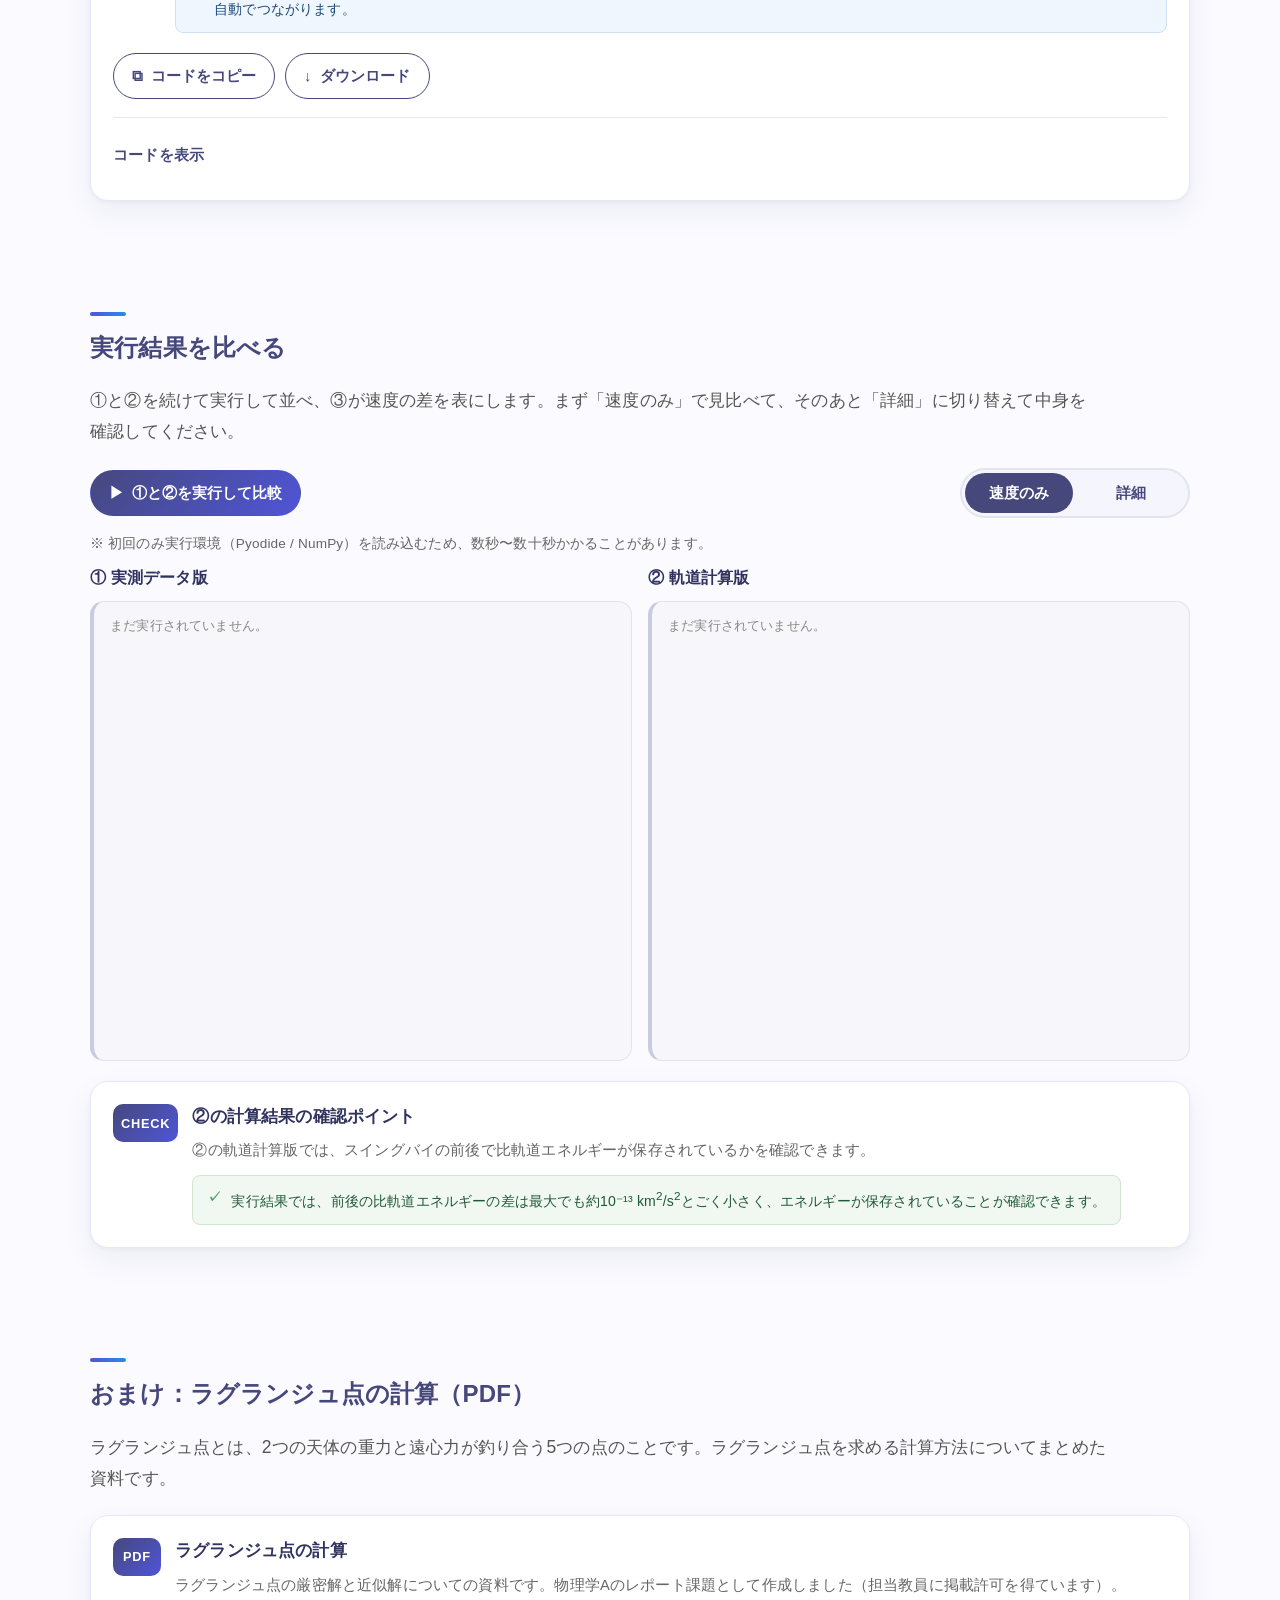
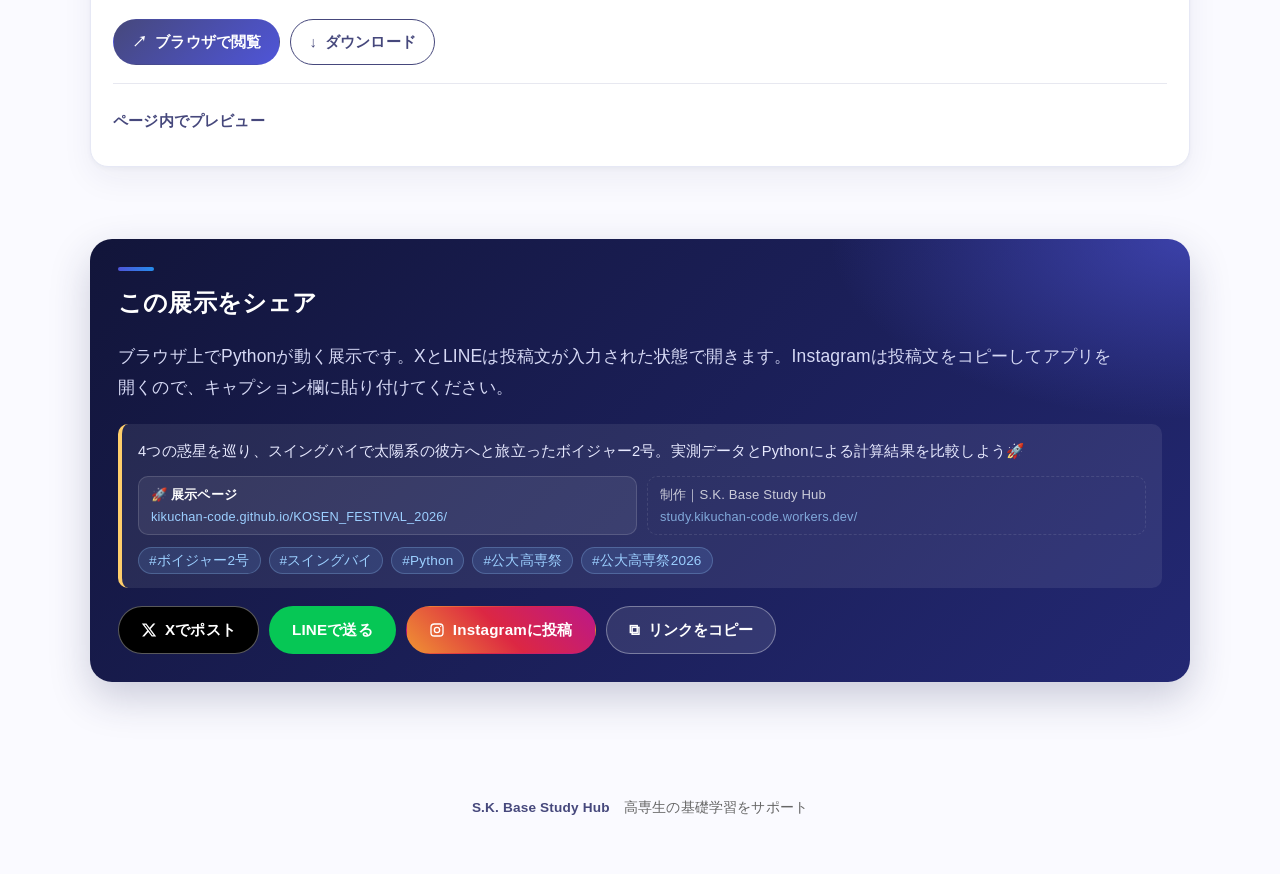
==== commit 7d20062a: "PDFが更新されない問題を解消" ====
--- a/index.html
+++ b/index.html
@@ -373,7 +373,7 @@
             </div>
         </section>
 
-        <!-- PDF（おまけ） -->
+       <!-- PDF（おまけ） -->
         <section class="section section-tight" id="pdf">
             <div class="container">
                 <div class="pdf-section">
@@ -383,8 +383,6 @@
                     </p>
 
                     <div class="card-list">
-
-                        <!-- TODO: PDFを ./PDF/ に置き、ファイル名・タイトル・説明を書き換えてください -->
                         <article class="content-card">
                             <div class="content-card-header">
                                 <span class="content-badge">PDF</span>
@@ -395,12 +393,14 @@
                             </div>
 
                             <div class="action-row">
-                                <a href="./PDF/Lagrange_Point.pdf" class="btn btn-primary" target="_blank" rel="noopener">
+                                <!-- ブラウザで閲覧 (クエリパラメータ付与) -->
+                                <a href="./PDF/Lagrange_Point.pdf?t=20261104" class="btn btn-primary" target="_blank" rel="noopener">
                                     <span aria-hidden="true">↗</span>
                                     ブラウザで閲覧
                                 </a>
 
-                                <a href="./PDF/Lagrange_Point.pdf" class="btn btn-secondary" download="Lagrange_Point.pdf">
+                                <!-- ダウンロード (クエリパラメータ付与) -->
+                                <a href="./PDF/Lagrange_Point.pdf?t=20261104" class="btn btn-secondary" download="Lagrange_Point.pdf">
                                     <span aria-hidden="true">↓</span>
                                     ダウンロード
                                 </a>
@@ -409,12 +409,11 @@
                             <details class="disclosure">
                                 <summary>ページ内でプレビュー</summary>
                                 <div class="pdf-viewer">
-                                    <iframe src="./PDF/Lagrange_Point.pdf" title="Lagrange_Point.pdf" loading="lazy"></iframe>
+                                    <!-- プレビュー用iframe (クエリパラメータ付与) -->
+                                    <iframe src="./PDF/Lagrange_Point.pdf?t=20261104" title="Lagrange_Point.pdf" loading="lazy"></iframe>
                                 </div>
                             </details>
                         </article>
-
-                        <!-- PDF資料を増やす場合は、ここにcontent-cardを追加 -->
 
                     </div>
                 </div>
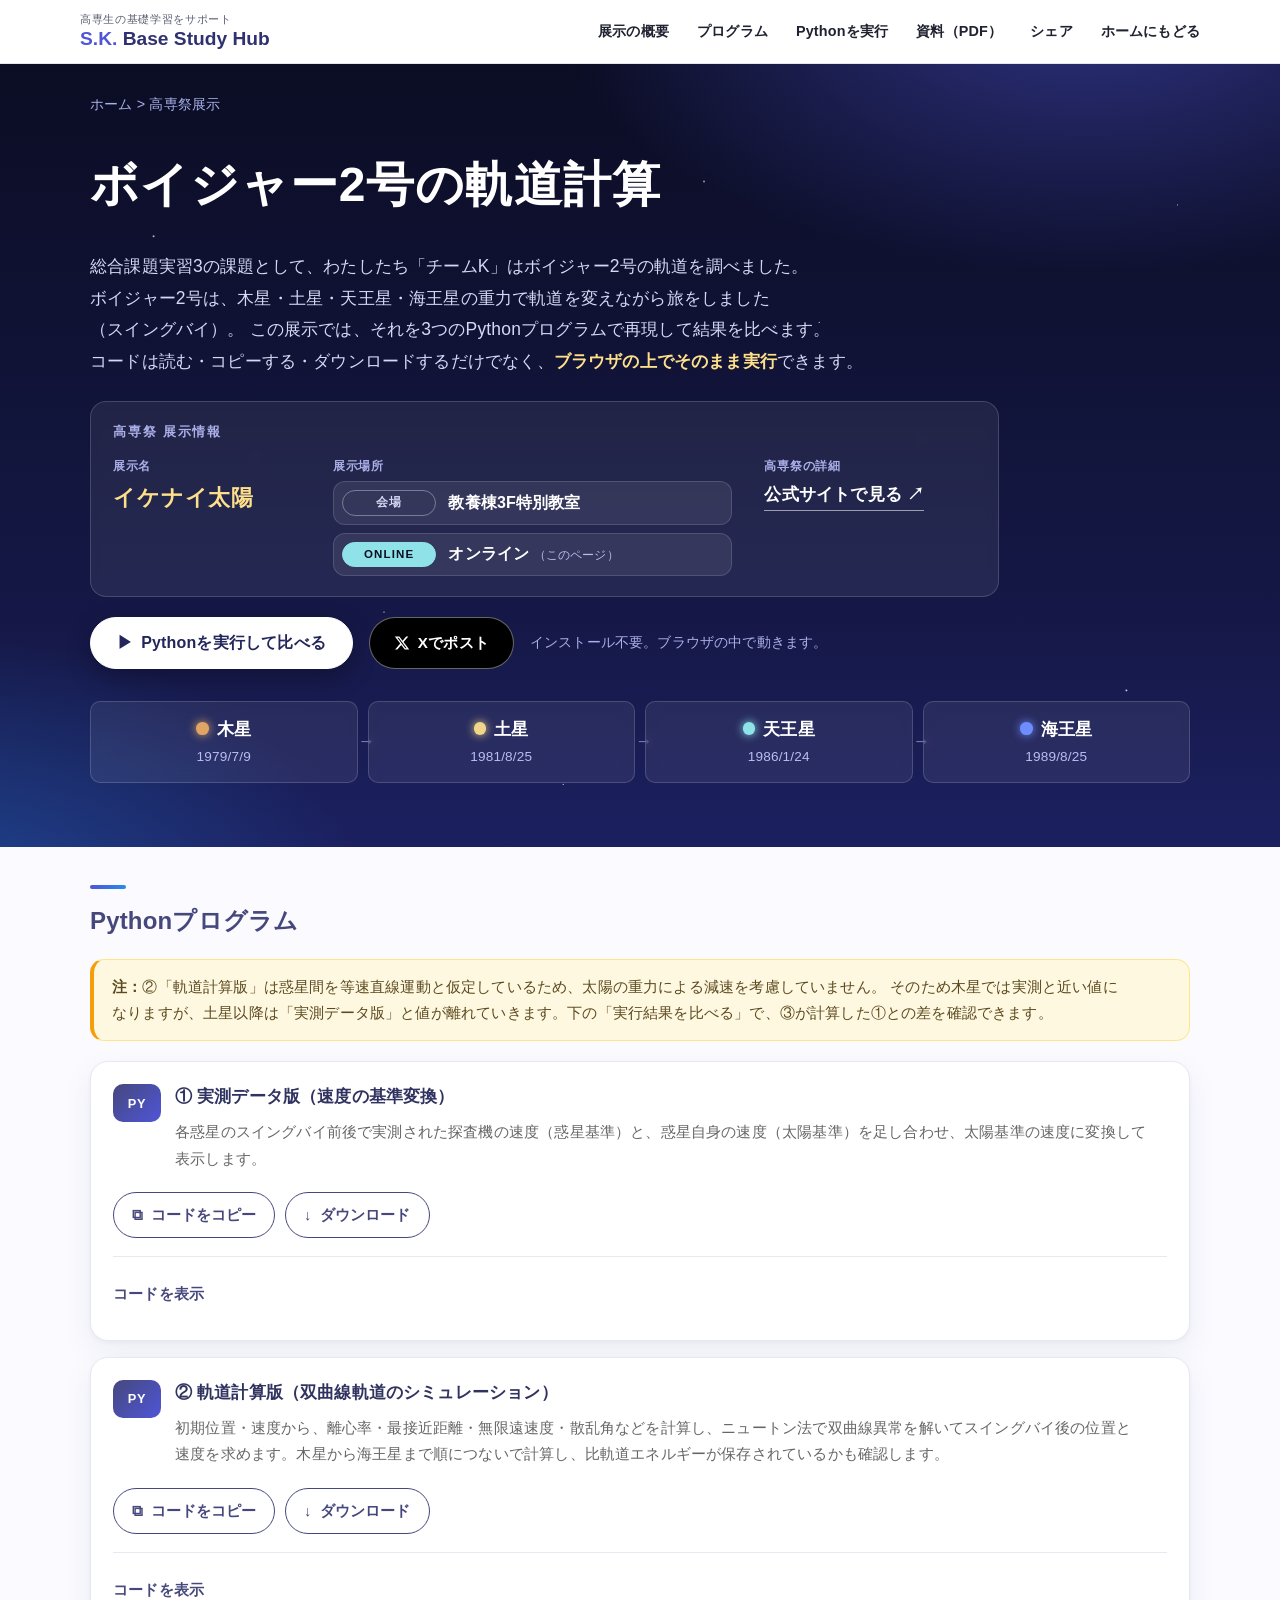
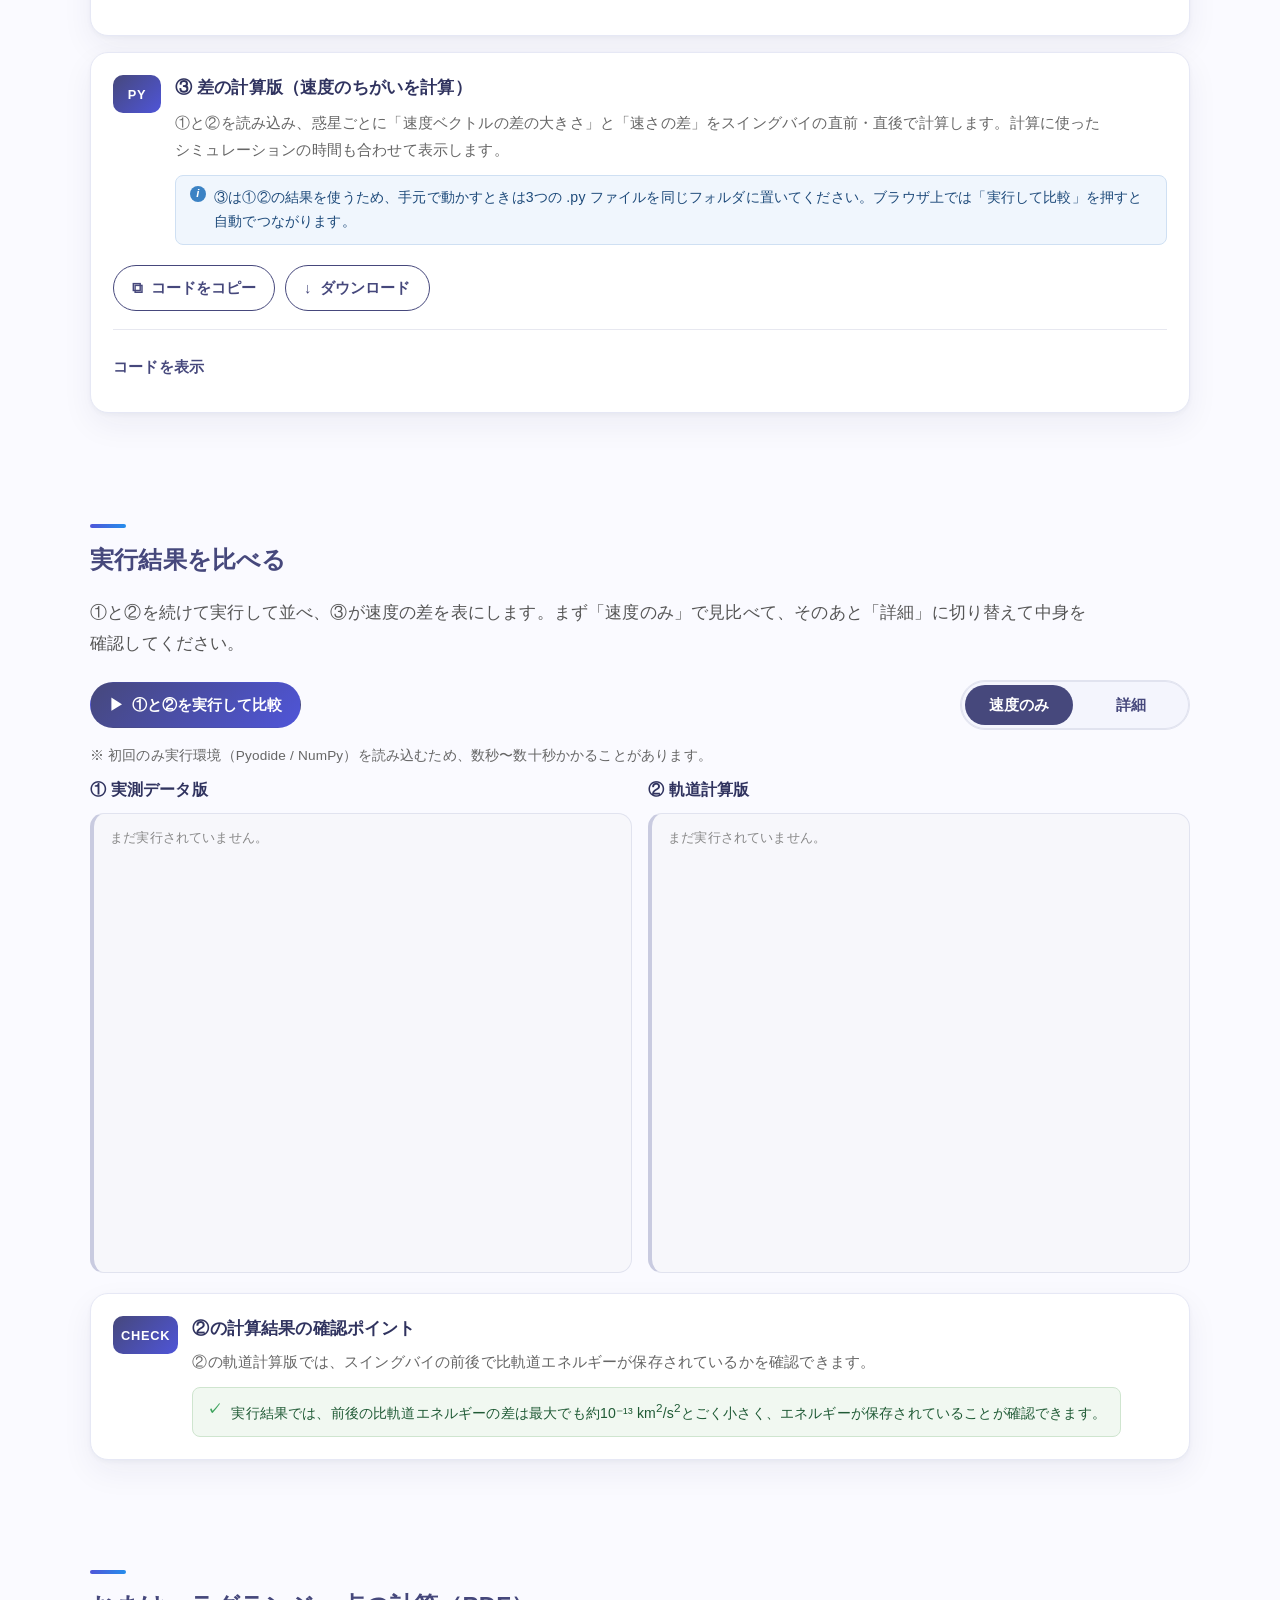
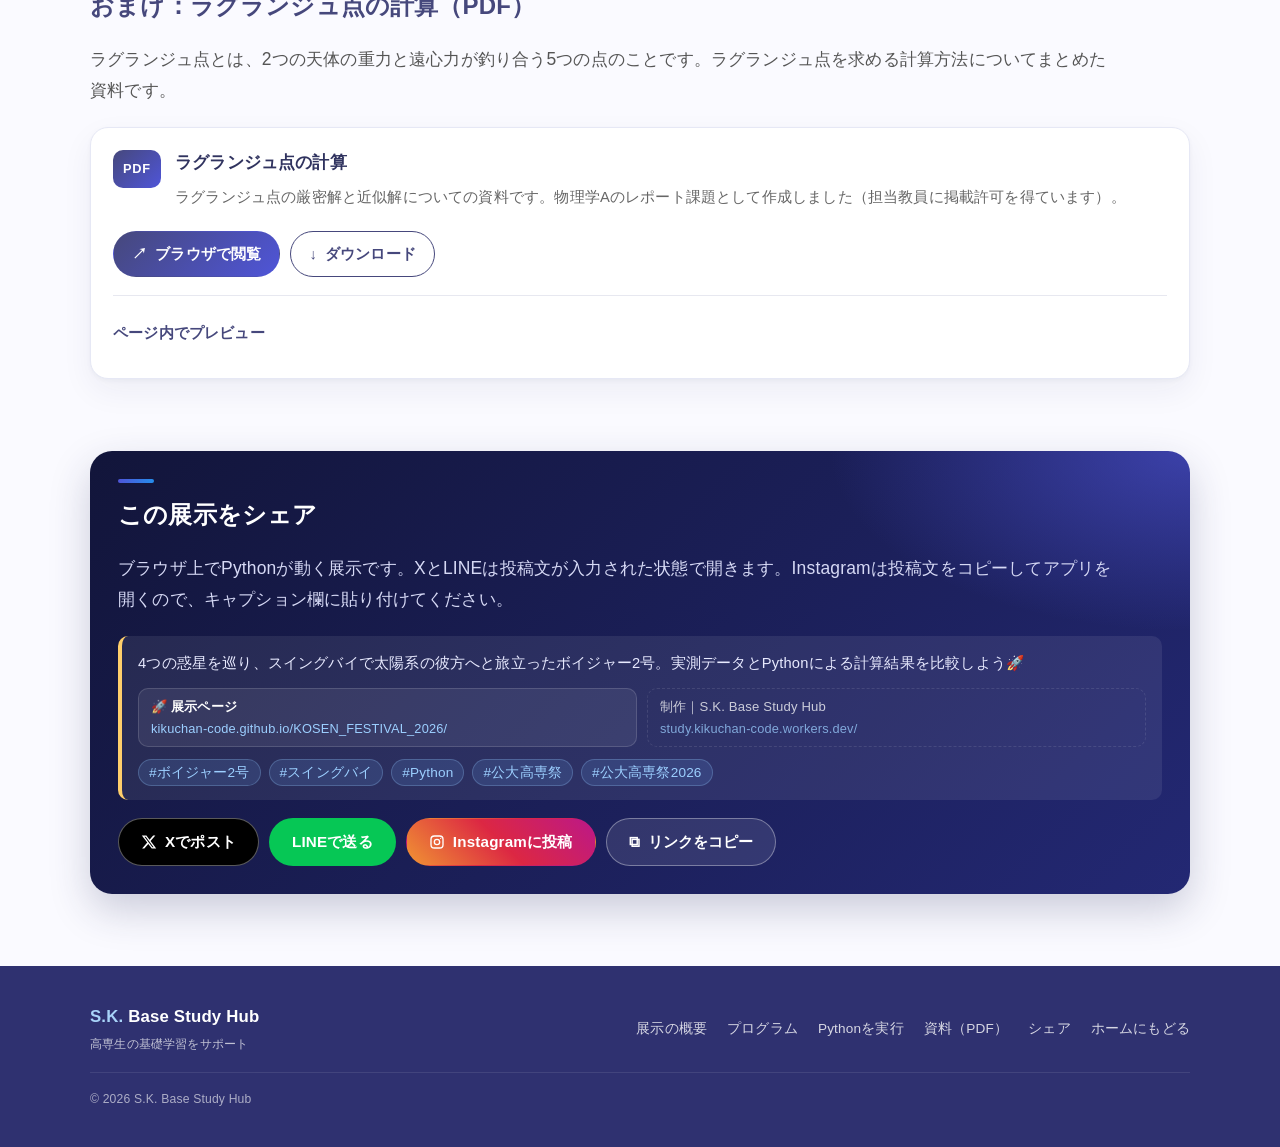
==== commit b2001fb7: "展示場所の明記" ====
--- a/index.html
+++ b/index.html
@@ -6,9 +6,11 @@
     <meta name="google-site-verification" content="WBH4i080vt8nFJzC-Zt7LOOeCTevCIOCo4kux-gtdSE" />
     <meta name="viewport" content="width=device-width, initial-scale=1.0, viewport-fit=cover" />
     <meta name="theme-color" content="#46487c" />
+<!-- 検索エンジンに正規のURLを伝えられる -->
+    <link rel="canonical" href="https://kikuchan-code.github.io/KOSEN_FESTIVAL_2026/" />
 
     <title>ボイジャー2号の軌道計算｜高専祭展示 | S.K. Base Study Hub</title>
-    <meta name="description" content="ボイジャー2号が木星・土星・天王星・海王星で行ったスイングバイを、Pythonで再現。コードの閲覧・コピー・ブラウザ上での実行ができる高専祭展示ページです。">
+    <meta name="description" content="ボイジャー2号が木星・土星・天王星・海王星で行ったスイングバイを、Pythonで再現。高専祭の展示「イケナイ太陽」（教養棟3F特別教室・オンライン）のページです。コードの閲覧・コピー・ブラウザ上での実行ができます。">
 
     <meta property="og:type" content="website" />
     <meta property="og:site_name" content="S.K. Base Study Hub" />
@@ -71,6 +73,40 @@
                     総合課題実習3の課題として、わたしたち「チームK」はボイジャー2号の軌道を調べました。ボイジャー2号は、木星・土星・天王星・海王星の重力で軌道を変えながら旅をしました（スイングバイ）。
                     この展示では、それを3つのPythonプログラムで再現して結果を比べます。コードは読む・コピーする・ダウンロードするだけでなく、<strong>ブラウザの上でそのまま実行</strong>できます。
                 </p>
+
+                <!-- 高専祭 展示情報 -->
+                <aside class="event-info" aria-labelledby="eventInfoTitle">
+                    <h3 class="event-info-title" id="eventInfoTitle">高専祭 展示情報</h3>
+                    <dl class="event-info-list">
+                        <div class="event-info-item">
+                            <dt>展示名</dt>
+                            <dd class="event-info-name">イケナイ太陽</dd>
+                        </div>
+                        <div class="event-info-item">
+                            <dt>展示場所</dt>
+                            <dd>
+                                <ul class="event-info-places">
+                                    <li>
+                                        <span class="event-place-tag">会場</span>
+                                        <span class="event-place-name">教養棟3F特別教室</span>
+                                    </li>
+                                    <li>
+                                        <span class="event-place-tag event-place-online">ONLINE</span>
+                                        <span class="event-place-name">オンライン<small>（このページ）</small></span>
+                                    </li>
+                                </ul>
+                            </dd>
+                        </div>
+                        <div class="event-info-item">
+                            <dt>高専祭の詳細</dt>
+                            <dd>
+                                <a class="event-info-link" href="https://www.omu.ac.jp/ct/news/17" target="_blank" rel="noopener noreferrer">
+                                    公式サイトで見る<span aria-hidden="true"> ↗</span><span class="visually-hidden">（新しいタブで開きます）</span>
+                                </a>
+                            </dd>
+                        </div>
+                    </dl>
+                </aside>
 
                 <div class="run-cta" data-share-scope="page">
                     <a href="#compare" class="btn btn-primary run-cta-btn">
@@ -394,13 +430,13 @@
 
                             <div class="action-row">
                                 <!-- ブラウザで閲覧 (クエリパラメータ付与) -->
-                                <a href="./PDF/Lagrange_Point.pdf?t=20261104" class="btn btn-primary" target="_blank" rel="noopener">
+                                <a href="./PDF/Lagrange_Point.pdf?t=20261105" class="btn btn-primary" target="_blank" rel="noopener">
                                     <span aria-hidden="true">↗</span>
                                     ブラウザで閲覧
                                 </a>
 
                                 <!-- ダウンロード (クエリパラメータ付与) -->
-                                <a href="./PDF/Lagrange_Point.pdf?t=20261104" class="btn btn-secondary" download="Lagrange_Point.pdf">
+                                <a href="./PDF/Lagrange_Point.pdf?t=20261105" class="btn btn-secondary" download="Lagrange_Point.pdf">
                                     <span aria-hidden="true">↓</span>
                                     ダウンロード
                                 </a>
@@ -410,7 +446,7 @@
                                 <summary>ページ内でプレビュー</summary>
                                 <div class="pdf-viewer">
                                     <!-- プレビュー用iframe (クエリパラメータ付与) -->
-                                    <iframe src="./PDF/Lagrange_Point.pdf?t=20261104" title="Lagrange_Point.pdf" loading="lazy"></iframe>
+                                    <iframe src="./PDF/Lagrange_Point.pdf?t=20261105" title="Lagrange_Point.pdf" loading="lazy"></iframe>
                                 </div>
                             </details>
                         </article>
@@ -434,8 +470,24 @@
 
     </main>
 
-    <footer class="site-footer">
-        <p><a href="https://study.kikuchan-code.workers.dev/">S.K. Base Study Hub</a>　高専生の基礎学習をサポート</p>
+    <footer class="footer">
+        <div class="container footer-inner">
+            <div class="footer-logo">
+                <span class="footer-logo-title"><em class="footer-logo-em">S.K.</em> Base Study Hub</span>
+                <span class="footer-logo-sub">高専生の基礎学習をサポート</span>
+            </div>
+            <nav class="footer-nav" aria-label="フッターメニュー">
+                <ul>
+                    <li><a href="#overview">展示の概要</a></li>
+                    <li><a href="#programs">プログラム</a></li>
+                    <li><a href="#compare">Pythonを実行</a></li>
+                    <li><a href="#pdf">資料（PDF）</a></li>
+                    <li><a href="#share">シェア</a></li>
+                    <li><a href="https://study.kikuchan-code.workers.dev/">ホームにもどる</a></li>
+                </ul>
+            </nav>
+            <p class="footer-copy">&copy; 2026 S.K. Base Study Hub</p>
+        </div>
     </footer>
 
     <div class="toast" id="toast" role="status" aria-live="polite"></div>
--- a/style.css
+++ b/style.css
@@ -2400,18 +2400,6 @@
 }
 
 
-.site-footer {
-    padding: 28px 16px calc(40px + env(safe-area-inset-bottom, 0px));
-    text-align: center;
-    color: #666;
-    font-size: .85rem;
-}
-
-.site-footer a {
-    color: var(--color-main);
-    font-weight: 700;
-}
-
 .toast {
     position: fixed;
     left: 50%;
@@ -2561,4 +2549,414 @@
     .check-card {
         margin-top: 16px;
     }
-}+}
+
+/* ==========================================================================
+   高専祭 展示情報（ヒーロー内）
+   ========================================================================== */
+.event-info {
+    max-width: 52em;
+    margin-top: 24px;
+    padding: 18px 22px 20px;
+    color: #fff;
+    background: rgba(255, 255, 255, .07);
+    border: 1px solid rgba(255, 255, 255, .16);
+    border-radius: 16px;
+    -webkit-backdrop-filter: blur(6px);
+    backdrop-filter: blur(6px);
+}
+
+.event-info-title {
+    margin: 0 0 12px;
+    color: #aab0e8;
+    font-size: .8rem;
+    font-weight: 700;
+    letter-spacing: .14em;
+}
+
+.event-info-list {
+    display: grid;
+    grid-template-columns: minmax(0, .8fr) minmax(0, 1.7fr) minmax(0, .9fr);
+    gap: 16px 32px;
+    align-items: start;
+    margin: 0;
+}
+
+.event-info-item dt {
+    margin: 0 0 4px;
+    color: #aab0e8;
+    font-size: .78rem;
+    font-weight: 700;
+    letter-spacing: .06em;
+}
+
+.event-info-item dd {
+    margin: 0;
+    color: #fff;
+    font-weight: 700;
+    line-height: 1.6;
+}
+
+.event-info-name {
+    color: #ffe08a !important;
+    font-size: 1.35rem;
+    letter-spacing: .04em;
+}
+
+.event-info-places {
+    display: grid;
+    gap: 8px;
+}
+
+.event-info-places li {
+    display: grid;
+    grid-template-columns: 5.4em minmax(0, 1fr);
+    align-items: center;
+    gap: 12px;
+    padding: 8px 14px 8px 8px;
+    background: rgba(255, 255, 255, .08);
+    border: 1px solid rgba(255, 255, 255, .14);
+    border-radius: 12px;
+}
+
+.event-place-tag {
+    padding: 3px 0;
+    color: #d6d9f5;
+    font-size: .72rem;
+    font-weight: 700;
+    letter-spacing: .1em;
+    line-height: 1.5;
+    text-align: center;
+    border: 1px solid rgba(255, 255, 255, .35);
+    border-radius: 999px;
+}
+
+.event-place-online {
+    color: #0b0d24;
+    background: #8fe3e8;
+    border-color: #8fe3e8;
+}
+
+.event-place-name {
+    font-size: 1rem;
+    line-height: 1.5;
+}
+
+.event-place-name small {
+    margin-left: .35em;
+    color: #b9bdf0;
+    font-size: .78rem;
+    font-weight: 500;
+}
+
+.event-info-link {
+    display: inline-block;
+    padding-bottom: 1px;
+    color: #fff;
+    border-bottom: 1px solid rgba(255, 255, 255, .55);
+    transition: color var(--transition), border-color var(--transition);
+}
+
+.event-info-link:focus-visible {
+    outline: 2px solid #ffe08a;
+    outline-offset: 4px;
+    border-radius: 4px;
+}
+
+@media (hover: hover) {
+    .event-info-link:hover {
+        color: #ffe08a;
+        border-color: #ffe08a;
+    }
+}
+
+@media (max-width: 760px) {
+    .event-info-list {
+        grid-template-columns: 1fr;
+        gap: 14px;
+    }
+}
+
+.visually-hidden {
+    position: absolute;
+    width: 1px;
+    height: 1px;
+    margin: -1px;
+    padding: 0;
+    overflow: hidden;
+    clip: rect(0, 0, 0, 0);
+    white-space: nowrap;
+    border: 0;
+}
+
+@media (max-width: 600px) {
+    .event-info {
+        margin-top: 20px;
+        padding: 16px 16px 18px;
+    }
+
+    .event-info-list {
+        grid-template-columns: 1fr;
+        gap: 14px;
+    }
+
+    .event-info-name {
+        font-size: 1.25rem;
+    }
+}
+
+
+/* ==========================================================================
+   ヘッダー統一（ハブサイト S.K. Base Study Hub と同じ見た目・太さにそろえる）
+   このブロックは必ずファイルの最後に置く（上にある古いヘッダー設定を上書きするため）
+   ========================================================================== */
+:root {
+    --header-height: 64px;
+}
+
+.header {
+    background: rgba(255, 255, 255, .92);
+    border-bottom: 1px solid #e4e6ee;
+    box-shadow: none;
+}
+
+.header-inner {
+    width: min(1120px, 100% - 40px);
+    height: 100%;
+    min-height: 0;
+    padding-block: 0;
+    gap: 16px;
+}
+
+.logo {
+    gap: 1px;
+}
+
+.logo-subtitle {
+    display: block;
+    color: #5a6072;
+    font-size: .68rem;
+    letter-spacing: .06em;
+    line-height: 1.3;
+    white-space: nowrap;
+}
+
+.logo-title {
+    color: #2f3170;
+    font-size: 1.2rem;
+    letter-spacing: 0;
+    line-height: 1.25;
+    white-space: nowrap;
+}
+
+.nav-list {
+    align-items: center;
+    gap: 28px;
+}
+
+.nav-list a {
+    display: inline-block;
+    padding-block: 6px;
+    color: #1f2230;
+    font-size: .9rem;
+}
+
+.nav-list a::after {
+    bottom: 0;
+}
+
+.hamburger {
+    width: 44px;
+    height: 44px;
+    margin-right: -10px;
+    padding: 14px 10px;
+    -webkit-tap-highlight-color: transparent;
+}
+
+.hamburger span {
+    height: 2px;
+    border-radius: 2px;
+    background: #2f3170;
+}
+
+@media (max-width: 1200px) {
+    .nav {
+        right: 0;
+        width: min(80vw, 300px);
+        height: calc(100dvh - var(--header-height));
+        border-left: 1px solid #e4e6ee;
+        transform: translateX(100%);
+        transition: transform var(--transition), visibility var(--transition);
+    }
+
+    .nav.active {
+        transform: translateX(0);
+    }
+
+    .nav-list {
+        align-items: stretch;
+        padding: 12px 8px 32px;
+    }
+
+    .nav-list li+li {
+        border-top: 0;
+    }
+
+    .nav-list a {
+        display: block;
+        padding: 14px 16px;
+        border-radius: 8px;
+        font-size: 1rem;
+    }
+
+    .nav-list a:active {
+        background: #f6f7fb;
+    }
+
+    .hamburger.open span:nth-child(1) {
+        transform: translateY(7px) rotate(45deg);
+    }
+
+    .hamburger.open span:nth-child(3) {
+        transform: translateY(-7px) rotate(-45deg);
+    }
+}
+
+@media (max-width: 600px) {
+    .header-inner {
+        width: calc(100% - 32px);
+    }
+}
+
+@media (max-width: 480px) {
+    .logo-subtitle {
+        font-size: .64rem;
+        letter-spacing: .03em;
+    }
+
+    .logo-title {
+        font-size: 1.1rem;
+    }
+}
+
+@media (max-width: 400px) {
+    .nav {
+        width: min(80vw, 300px);
+    }
+}
+
+@media (max-width: 360px) {
+    .header-inner {
+        width: calc(100% - 24px);
+    }
+
+    .logo-title {
+        font-size: 1rem;
+    }
+}
+
+/* 横向きスマホでもハブと同じ高さ・同じロゴ表示にする */
+@media (max-height: 480px) and (orientation: landscape) {
+    :root {
+        --header-height: 64px;
+    }
+
+    .header-inner {
+        min-height: 0;
+        padding-block: 0;
+    }
+
+    .logo-subtitle {
+        display: block;
+    }
+
+    .logo-title {
+        font-size: 1.2rem;
+    }
+}
+
+
+/* ==========================================================================
+   フッター統一（ハブサイトと同じ構成・見た目）
+   ========================================================================== */
+.footer {
+    color: #fff;
+    background: #2f3170;
+}
+
+.footer-inner {
+    display: grid;
+    grid-template-columns: 1fr auto;
+    gap: 16px 32px;
+    align-items: center;
+    padding-block: 36px calc(36px + env(safe-area-inset-bottom, 0px));
+}
+
+.footer-logo {
+    display: flex;
+    flex-direction: column;
+    gap: 2px;
+}
+
+.footer-logo-title {
+    font-size: 1.05rem;
+    font-weight: 700;
+}
+
+.footer-logo-em {
+    font-style: normal;
+    color: #a8d3f8;
+}
+
+.footer-logo-sub {
+    font-size: .76rem;
+    opacity: .7;
+}
+
+.footer-nav ul {
+    display: flex;
+    flex-wrap: wrap;
+    justify-content: flex-end;
+    gap: 6px 20px;
+}
+
+.footer-nav a {
+    display: inline-block;
+    padding-block: 4px;
+    font-size: .85rem;
+    opacity: .8;
+    transition: opacity var(--transition);
+}
+
+.footer-nav a:focus-visible {
+    outline: 3px solid #fff;
+    outline-offset: 3px;
+    border-radius: 3px;
+}
+
+.footer-copy {
+    grid-column: 1 / -1;
+    margin: 0;
+    padding-top: 16px;
+    border-top: 1px solid rgba(255, 255, 255, .15);
+    font-size: .76rem;
+    opacity: .6;
+}
+
+@media (hover: hover) {
+    .footer-nav a:hover {
+        opacity: 1;
+    }
+}
+
+@media (max-width: 720px) {
+    .footer-inner {
+        grid-template-columns: 1fr;
+        gap: 20px;
+        padding-block: 32px calc(28px + env(safe-area-inset-bottom, 0px));
+    }
+
+    .footer-nav ul {
+        justify-content: flex-start;
+    }
+}
